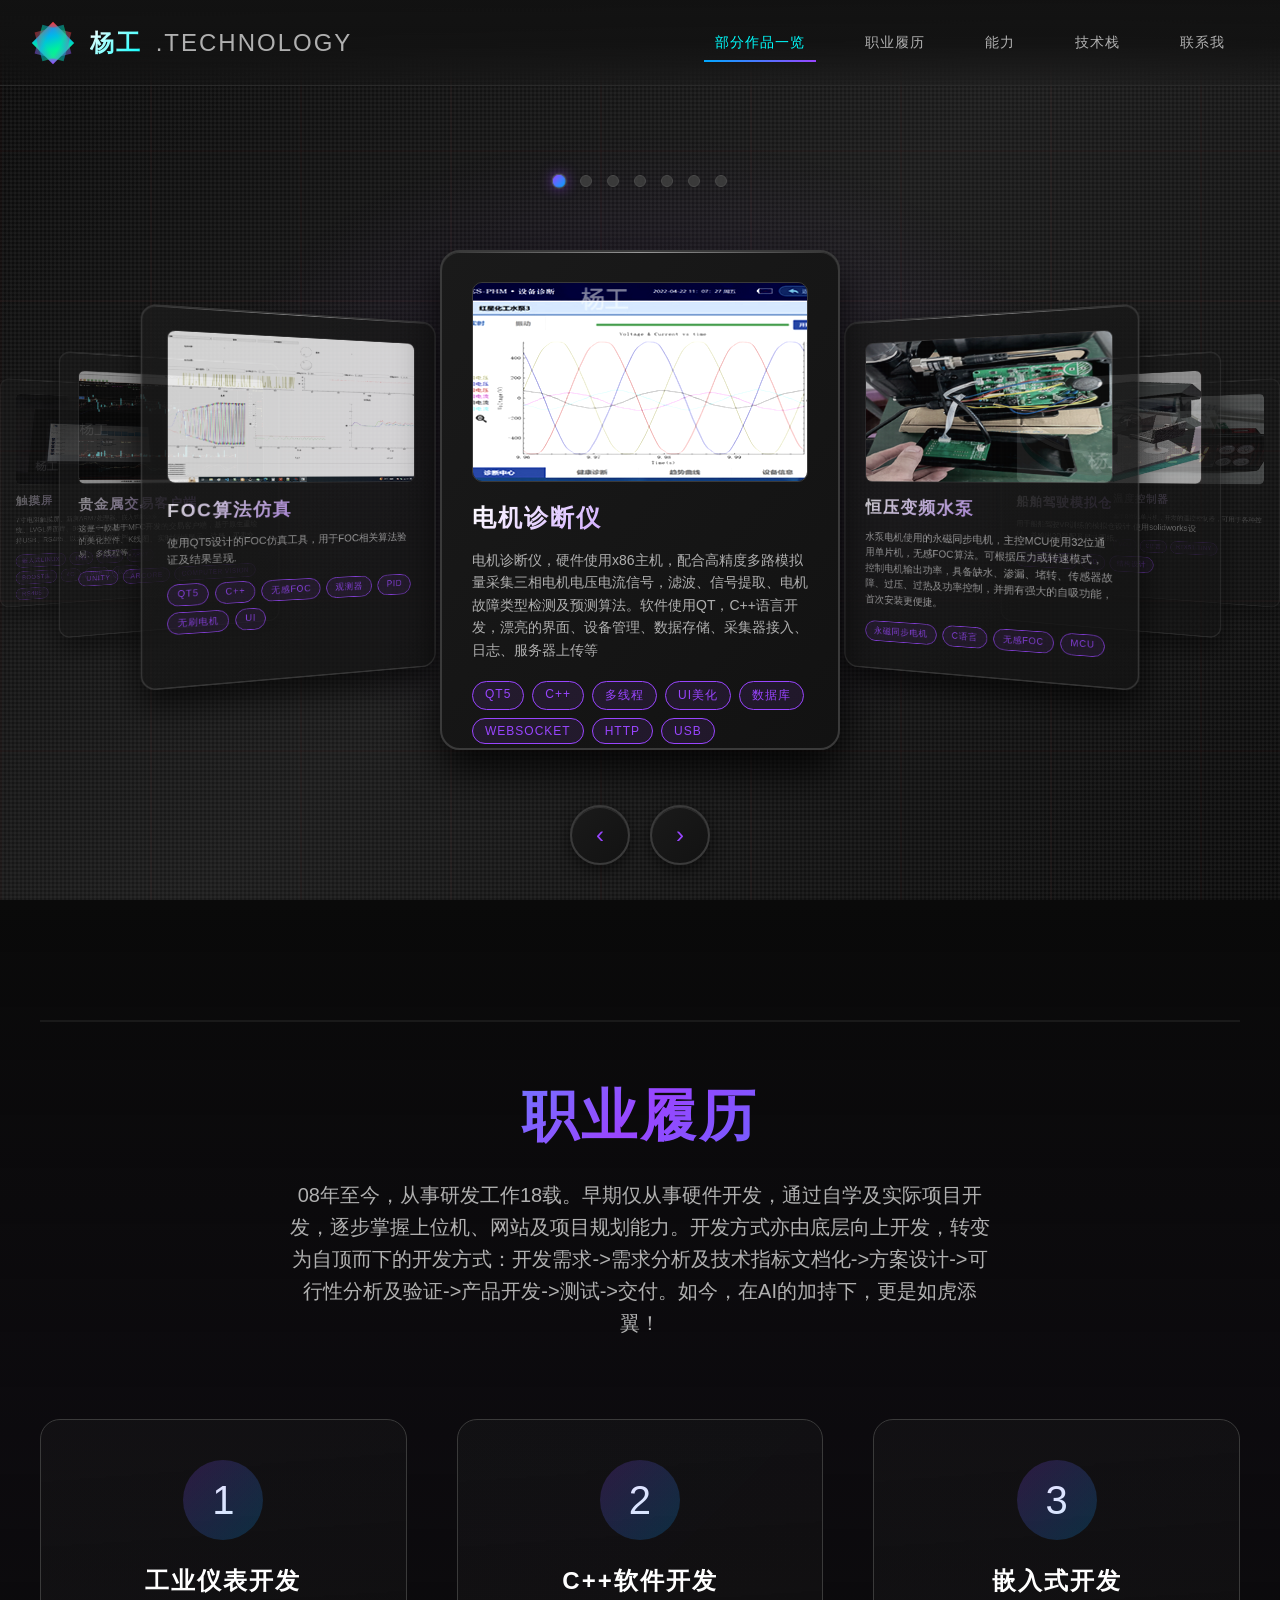
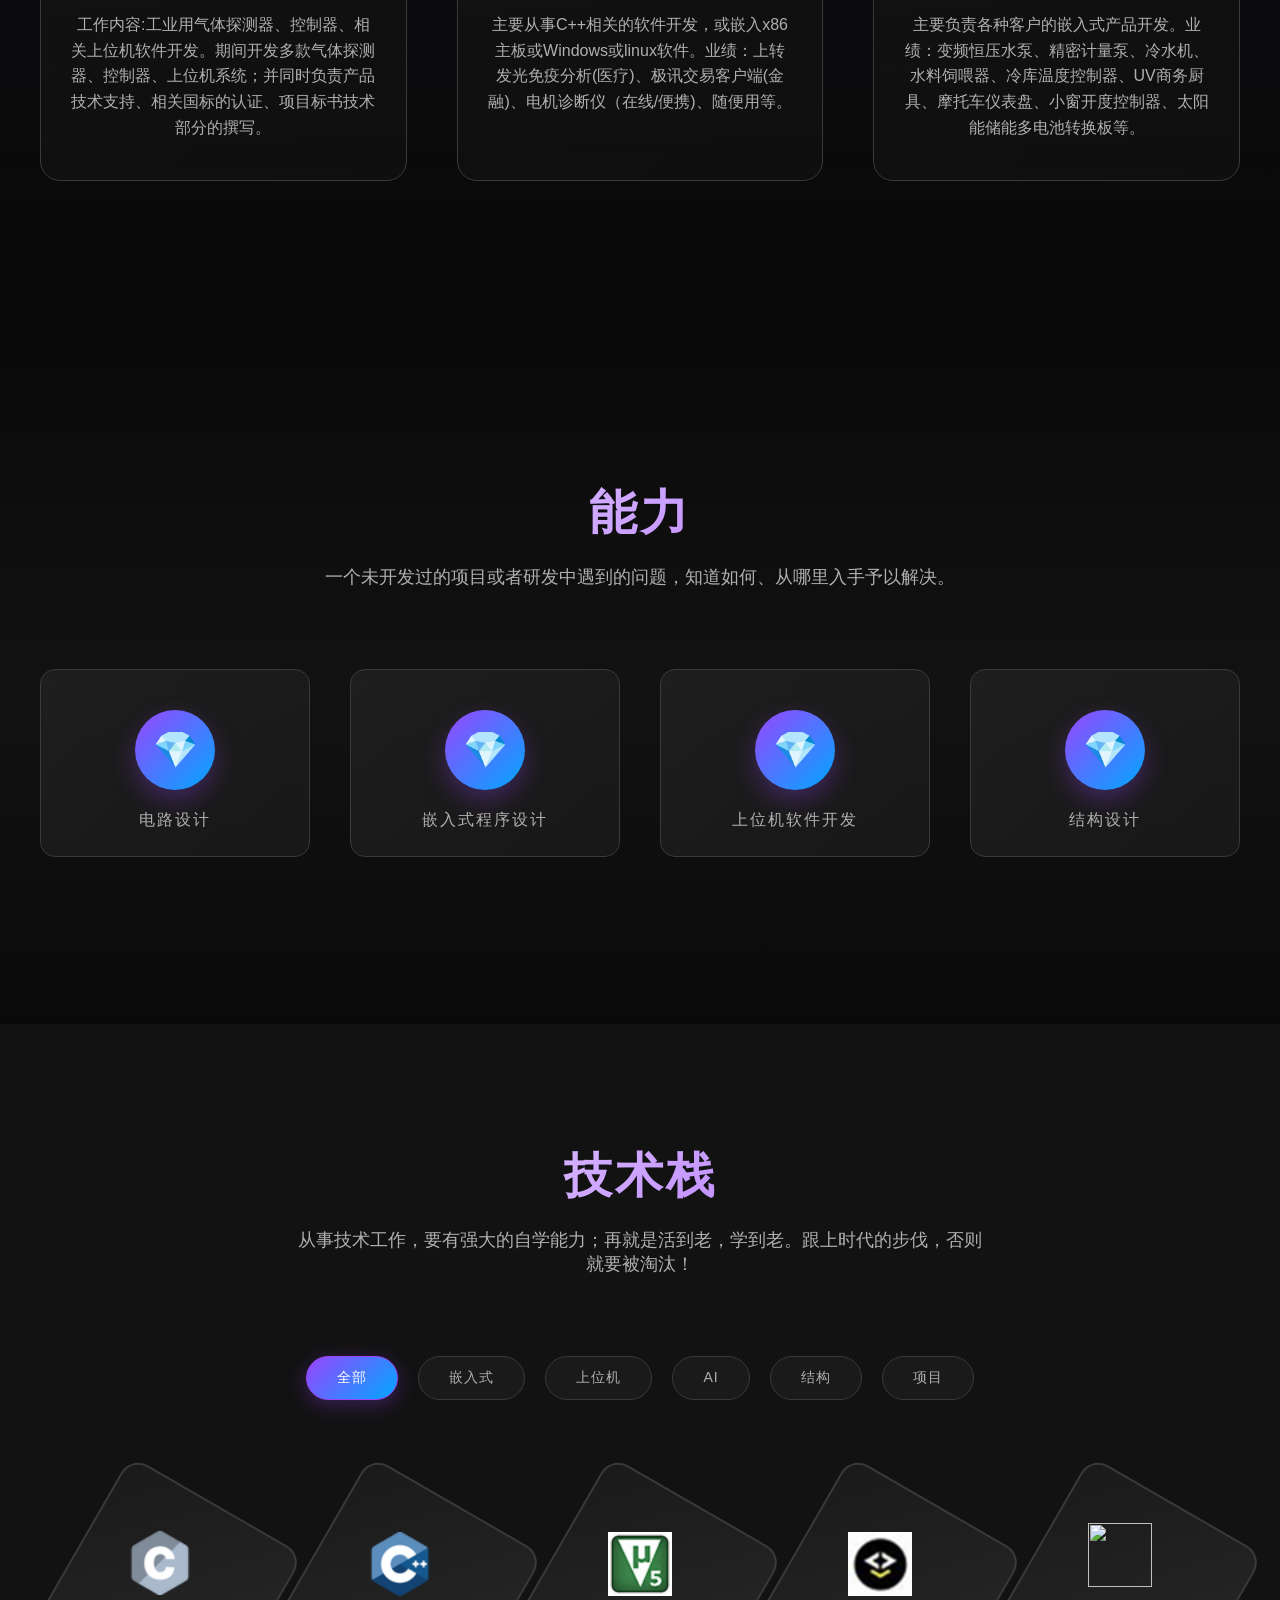
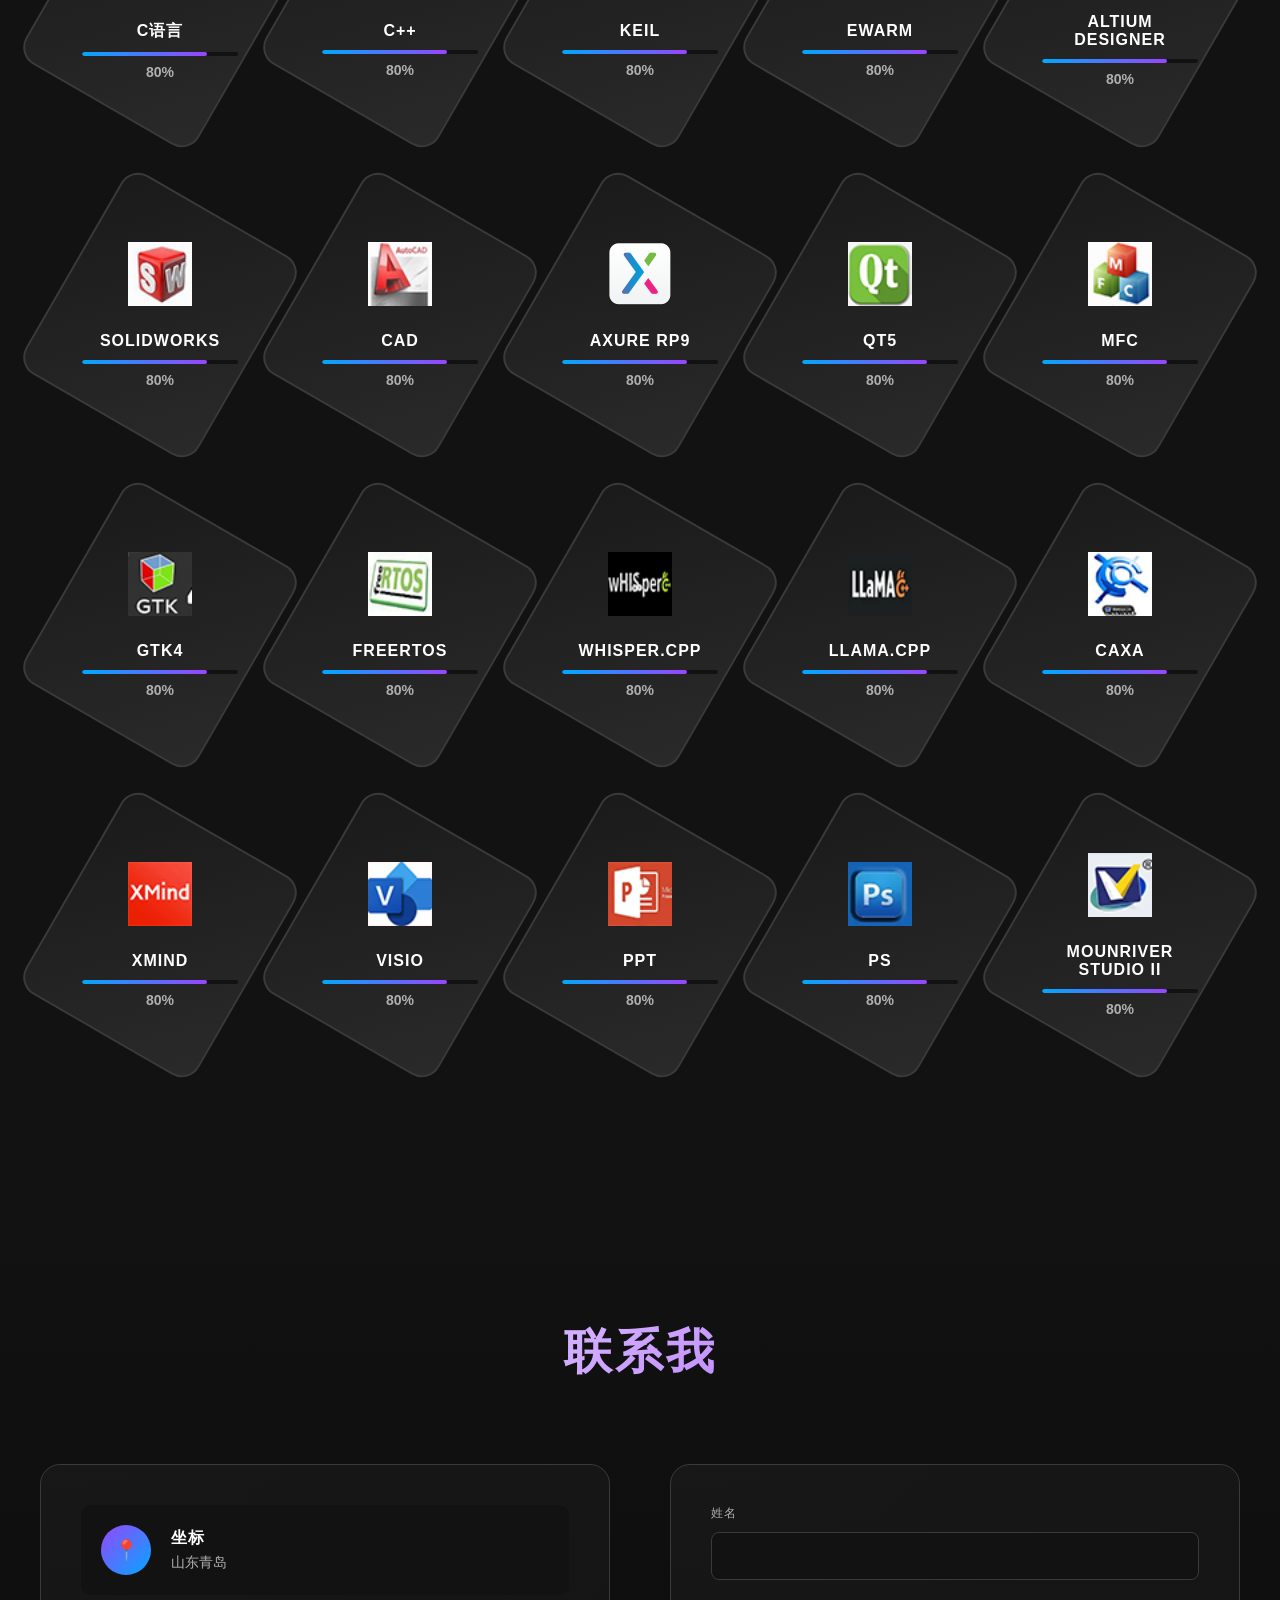
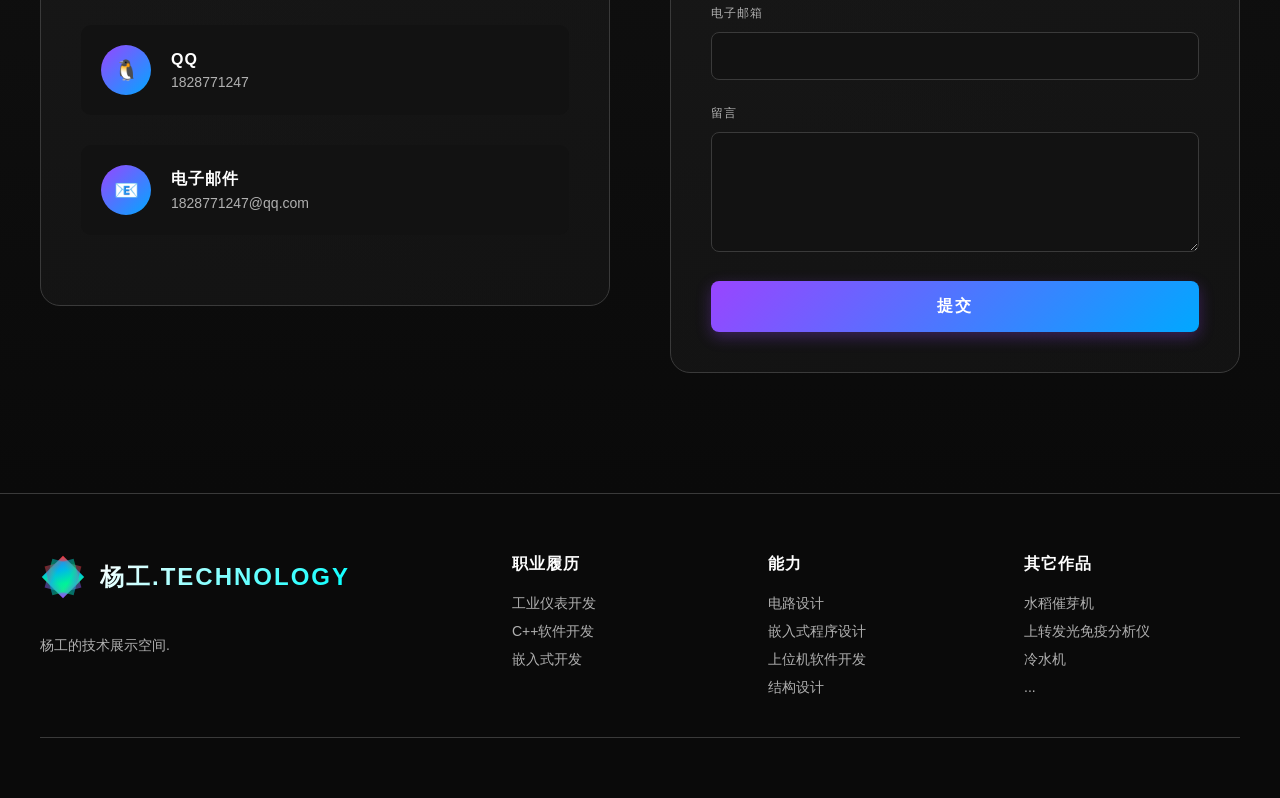
==== index.html @ f0857f51 "Initial commit" ====
<!DOCTYPE html>
<html lang="en">
<head>
    <meta charset="UTF-8">
    <meta name="viewport" content="width=device-width, initial-scale=1.0">
    <title>杨工.Technology空间</title>
    <link rel="stylesheet" href="templatemo-prism-flux.css">

</head>
<body>
    <!-- Loading Screen -->
    <div class="loader" id="loader">
        <div class="loader-content">
            <div class="loader-prism">
                <div class="prism-face"></div>
                <div class="prism-face"></div>
                <div class="prism-face"></div>
            </div>
            <div style="color: var(--accent-purple); font-size: 18px; text-transform: uppercase; letter-spacing: 3px;">Refracting Reality...</div>
        </div>
    </div>

    <!-- Navigation Header -->
    <header class="header" id="header">
        <nav class="nav-container">
            <a href="#home" class="logo">
                <div class="logo-icon">
                    <div class="logo-prism">
                        <div class="prism-shape"></div>
                    </div>
                </div>
                <span class="logo-text">
                    <span class="prism">杨工</span>
                    <span class="flux">.Technology</span>
                </span>
            </a>
            
            <ul class="nav-menu" id="navMenu">
                <li><a href="#home" class="nav-link active">部分作品一览</a></li>
                <li><a href="#about" class="nav-link">职业履历</a></li>
                <li><a href="#stats" class="nav-link">能力</a></li>
                <li><a href="#skills" class="nav-link">技术栈</a></li>
                <li><a href="#contact" class="nav-link">联系我</a></li>
            </ul>
            
            <div class="menu-toggle" id="menuToggle">
                <span></span>
                <span></span>
                <span></span>
            </div>
        </nav>
    </header>

    <!-- Hero Section with 3D Carousel -->
    <section class="hero" id="home">
        <div class="carousel-container">
            <div class="carousel" id="carousel">
                <!-- Carousel items will be generated by JavaScript -->
            </div>
            
            <div class="carousel-controls">
                <button class="carousel-btn" id="prevBtn">‹</button>
                <button class="carousel-btn" id="nextBtn">›</button>
            </div>
            
            <div class="carousel-indicators" id="indicators">
                <!-- Indicators will be generated by JavaScript -->
            </div>
        </div>
    </section>

    <!-- NEW: Prism Philosophy Section (About) -->
    <section class="philosophy-section" id="about">
        <div class="philosophy-container">
            <div class="prism-line"></div>
            
            <h2 class="philosophy-headline">
                职业履历<br>
            </h2>
            
            <p class="philosophy-subheading">
				08年至今，从事研发工作18载。早期仅从事硬件开发，通过自学及实际项目开发，逐步掌握上位机、网站及项目规划能力。开发方式亦由底层向上开发，转变为自顶而下的开发方式：开发需求->需求分析及技术指标文档化->方案设计->可行性分析及验证->产品开发->测试->交付。如今，在AI的加持下，更是如虎添翼！
            </p>
            
            <div class="philosophy-pillars">
                <div class="pillar">
                    <div class="pillar-icon">1</div>
                    <h3 class="pillar-title">工业仪表开发</h3>
                    <p class="pillar-description">
                        工作内容:工业用气体探测器、控制器、相关上位机软件开发。期间开发多款气体探测器、控制器、上位机系统；并同时负责产品技术支持、相关国标的认证、项目标书技术部分的撰写。
                    </p>
                </div>
                
                <div class="pillar">
                    <div class="pillar-icon">2</div>
                    <h3 class="pillar-title">C++软件开发</h3>
                    <p class="pillar-description">
                        主要从事C++相关的软件开发，或嵌入x86主板或Windows或linux软件。业绩：上转发光免疫分析(医疗)、极讯交易客户端(金融)、电机诊断仪（在线/便携)、随便用等。
                    </p>
                </div>
                
                <div class="pillar">
                    <div class="pillar-icon">3</div>
                    <h3 class="pillar-title">嵌入式开发</h3>
                    <p class="pillar-description">
                        主要负责各种客户的嵌入式产品开发。业绩：变频恒压水泵、精密计量泵、冷水机、水料饲喂器、冷库温度控制器、UV商务厨具、摩托车仪表盘、小窗开度控制器、太阳能储能多电池转换板等。
                    </p>
                </div>
				
            </div>
            
            <div class="philosophy-particles" id="particles">
                <!-- Particles will be generated by JavaScript -->
            </div>
        </div>
    </section>

    <!-- Stats Section with Content -->
    <section class="stats-section" id="stats">
        <div class="section-header">
            <h2 class="section-title">能力</h2>
            <p class="section-subtitle">一个未开发过的项目或者研发中遇到的问题，知道如何、从哪里入手予以解决。</p>
        </div>
        
        <div class="stats-grid">
            <div class="stat-card">
                <div class="stat-icon">💎</div>
                <div class="stat-label">电路设计</div>
            </div>
            
            <div class="stat-card">
                <div class="stat-icon">💎</div>
                <div class="stat-label">嵌入式程序设计</div>
            </div>
            
            <div class="stat-card">
                <div class="stat-icon">💎</div>
                <div class="stat-label">上位机软件开发</div>
            </div>
            
            <div class="stat-card">
                <div class="stat-icon">💎</div>
                <div class="stat-label">结构设计</div>
            </div>
        </div>
    </section>

    <!-- Enhanced Skills Section - Technical Arsenal -->
    <section class="skills-section" id="skills">
        <div class="skills-container">
            <div class="section-header">
                <h2 class="section-title">技术栈</h2>
                <p class="section-subtitle">从事技术工作，要有强大的自学能力；再就是活到老，学到老。跟上时代的步伐，否则就要被淘汰！</p>
            </div>
            
            <div class="skill-categories">
                <div class="category-tab active" data-category="all">全部</div>
                <div class="category-tab" data-category="Embedded">嵌入式</div>
                <div class="category-tab" data-category="PC">上位机</div>
                <div class="category-tab" data-category="AI">AI</div>
                <div class="category-tab" data-category="Structure">结构</div>
                <div class="category-tab" data-category="Project">项目</div>
            </div>

            <div class="skills-hexagon-grid" id="skillsGrid">
                <!-- Hexagonal skill items will be generated by JavaScript -->
            </div>
        </div>
    </section>

    <!-- Contact Section -->
    <section class="contact-section" id="contact">
        <div class="section-header">
            <h2 class="section-title">联系我</h2>
        </div>
        
        <div class="contact-container">
            <div class="contact-info">
                <a  target="_blank" class="info-item">
                    <div class="info-icon">📍</div>
                    <div class="info-text">
                        <h4>坐标</h4>
                        <p>山东青岛</p>
                    </div>
                </a>
                
                <a href= target="_blank" class="info-item">
                    <div class="info-icon">🐧</div>
                    <div class="info-text">
                        <h4>QQ</h4>
                        <p>1828771247</p>
                    </div>
                </a>
                <a  class="info-item">
                    <div class="info-icon">📧</div>
                    <div class="info-text">
                        <h4>电子邮件</h4>
                        <p>1828771247@qq.com</p>
                    </div>
                </a>
            </div>
            
            <form class="contact-form" id="contactForm">
                <div class="form-group">
                    <label for="name">姓名</label>
                    <input type="text" id="name" name="name" required>
                </div>
                
                <div class="form-group">
                    <label for="email">电子邮箱</label>
                    <input type="email" id="email" name="email" required>
                </div>
                
                
                <div class="form-group">
                    <label for="message">留言</label>
                    <textarea id="message" name="message" required></textarea>
                </div>
                
                <button type="submit" class="submit-btn">提交</button>
            </form>
        </div>
    </section>

    <!-- Footer -->
    <footer class="footer">
        <div class="footer-content">
            <div class="footer-brand">
                <div class="footer-logo">
                    <div class="logo-icon">
                        <div class="logo-prism">
                            <div class="prism-shape"></div>
                        </div>
                    </div>
                    <span class="logo-text">
                        <span class="prism">杨工.Technology</span>
                        <span class="flux"></span>
                    </span>
                </div>
                <p class="footer-description">
                    杨工的技术展示空间.
                </p>
                <div class="footer-social">

                </div>
            </div>
            
            <div class="footer-section">
                <h4>职业履历</h4>
                <div class="footer-links">
                    <a >工业仪表开发</a>
                    <a >C++软件开发</a>
                    <a >嵌入式开发</a>
                </div>
            </div>
            
            <div class="footer-section">
                <h4>能力</h4>
                <div class="footer-links">
                    <a >电路设计</a>
                    <a >嵌入式程序设计</a>
                    <a >上位机软件开发</a>
                    <a >结构设计</a>
                </div>
            </div>
            
            <div class="footer-section">
                <h4>其它作品</h4>
                <div class="footer-links">
                    <a >水稻催芽机</a>
                    <a >上转发光免疫分析仪</a>
                    <a >冷水机</a>
                    <a >...</a>
                </div>
            </div>
        </div>
        
        <div class="footer-bottom">
            <div class="copyright">
            </div>
            <div class="footer-credits">
                 <a href="" rel="nofollow" target="_blank"></a>
            </div>
        </div>
    </footer>
<script src="templatemo-prism-scripts.js"></script>
</body>
</html>
---- templatemo-prism-flux.css ----
@charset "utf-8";
/* CSS Document */

/*

TemplateMo 600 Prism Flux

https://templatemo.com/tm-600-prism-flux

*/

* {
	margin: 0;
	padding: 0;
	box-sizing: border-box;
}

:root {
	--primary-black: #0a0a0a;
	--carbon-dark: #121212;
	--carbon-medium: #1a1a1a;
	--carbon-light: #2a2a2a;
	--metal-dark: #3a3a3a;
	--metal-light: #4a4a4a;
	--accent-red: #ff3333;
	--accent-blue: #00a8ff;
	--accent-green: #00ff88;
	--accent-purple: #9945ff;
	--accent-cyan: #00ffff;
	--text-primary: #ffffff;
	--text-secondary: #b0b0b0;
	--text-dim: #808080;
}

html {
	scroll-behavior: smooth;
}

body {
	font-family: 'Orbitron', 'Rajdhani', sans-serif;
	background: var(--primary-black);
	color: var(--text-primary);
	overflow-x: hidden;
	position: relative;
}

/* Carbon Fiber Background Pattern */
body::before {
	content: '';
	position: fixed;
	top: 0;
	left: 0;
	width: 100%;
	height: 100%;
	background:
		repeating-linear-gradient(0deg,
			transparent,
			transparent 2px,
			rgba(255, 255, 255, 0.03) 2px,
			rgba(255, 255, 255, 0.03) 4px),
		repeating-linear-gradient(90deg,
			transparent,
			transparent 2px,
			rgba(255, 255, 255, 0.03) 2px,
			rgba(255, 255, 255, 0.03) 4px),
		linear-gradient(135deg,
			var(--primary-black) 0%,
			var(--carbon-dark) 25%,
			var(--carbon-medium) 50%,
			var(--carbon-dark) 75%,
			var(--primary-black) 100%);
	z-index: -2;
}

/* Animated Grid Overlay */
body::after {
	content: '';
	position: fixed;
	top: 0;
	left: 0;
	width: 100%;
	height: 100%;
	background-image:
		linear-gradient(rgba(255, 51, 51, 0.05) 2px, transparent 2px),
		linear-gradient(90deg, rgba(255, 51, 51, 0.05) 2px, transparent 2px);
	background-size: 150px 150px;
	animation: gridMove 20s linear infinite;
	z-index: -1;
	opacity: 0.5;
}

@keyframes gridMove {
	0% {
		transform: translate(0, 0);
	}

	100% {
		transform: translate(150px, 150px);
	}
}

/* Loading Screen */
.loader {
	position: fixed;
	top: 0;
	left: 0;
	width: 100%;
	height: 100vh;
	background: var(--primary-black);
	display: flex;
	justify-content: center;
	align-items: center;
	z-index: 10000;
	transition: opacity 0.5s, visibility 0.5s;
}

.loader.hidden {
	opacity: 0;
	visibility: hidden;
}

.loader-content {
	text-align: center;
}

.loader-prism {
	width: 100px;
	height: 100px;
	position: relative;
	margin: 0 auto 30px;
}

.prism-face {
	position: absolute;
	width: 100%;
	height: 100%;
	border: 2px solid transparent;
	transform-origin: center;
	animation: prismRotate 3s linear infinite;
}

.prism-face:nth-child(1) {
	border-image: linear-gradient(45deg, var(--accent-red), var(--accent-blue)) 1;
	animation-delay: 0s;
}

.prism-face:nth-child(2) {
	border-image: linear-gradient(45deg, var(--accent-blue), var(--accent-green)) 1;
	transform: rotate(60deg);
	animation-delay: 0.2s;
}

.prism-face:nth-child(3) {
	border-image: linear-gradient(45deg, var(--accent-green), var(--accent-purple)) 1;
	transform: rotate(120deg);
	animation-delay: 0.4s;
}

@keyframes prismRotate {
	0% {
		transform: rotate(0deg) scale(1);
	}

	50% {
		transform: rotate(180deg) scale(1.2);
	}

	100% {
		transform: rotate(360deg) scale(1);
	}
}

/* Navigation Header */
.header {
	position: fixed;
	top: 0;
	width: 100%;
	background: linear-gradient(180deg,
			rgba(18, 18, 18, 0.98) 0%,
			rgba(18, 18, 18, 0.9) 50%,
			rgba(18, 18, 18, 0) 100%);
	backdrop-filter: blur(20px);
	border-bottom: 1px solid rgba(255, 255, 255, 0.1);
	z-index: 1000;
	transition: all 0.3s ease;
}

.header.scrolled {
	background: rgba(18, 18, 18, 0.98);
	backdrop-filter: blur(30px);
	box-shadow: 0 10px 30px rgba(0, 0, 0, 0.8);
}

.nav-container {
	max-width: 1400px;
	margin: 0 auto;
	display: flex;
	justify-content: space-between;
	align-items: center;
	padding: 20px 30px;
}

.logo {
	display: flex;
	align-items: center;
	text-decoration: none;
	position: relative;
}

.logo-icon {
	width: 45px;
	height: 45px;
	margin-right: 15px;
	position: relative;
}

/* Prism-inspired logo */
.logo-prism {
	width: 100%;
	height: 100%;
	position: relative;
	display: flex;
	align-items: center;
	justify-content: center;
}

.prism-shape {
	width: 30px;
	height: 30px;
	position: relative;
	transform: rotate(45deg);
	background: linear-gradient(135deg,
			var(--accent-red) 0%,
			var(--accent-blue) 33%,
			var(--accent-green) 66%,
			var(--accent-purple) 100%);
	animation: prismShine 3s ease-in-out infinite;
}

@keyframes prismShine {

	0%,
	100% {
		filter: brightness(1) hue-rotate(0deg);
		transform: rotate(45deg) scale(1);
	}

	50% {
		filter: brightness(1.5) hue-rotate(10deg);
		transform: rotate(45deg) scale(1.1);
	}
}

.prism-shape::before,
.prism-shape::after {
	content: '';
	position: absolute;
	width: 100%;
	height: 100%;
	background: inherit;
	opacity: 0.5;
}

.prism-shape::before {
	transform: rotate(60deg);
}

.prism-shape::after {
	transform: rotate(-60deg);
}

.logo-text {
	font-size: 24px;
	font-weight: 900;
	letter-spacing: 2px;
	text-transform: uppercase;
}

.logo-text .prism {
	background: linear-gradient(135deg, var(--text-primary), var(--accent-cyan));
	-webkit-background-clip: text;
	-webkit-text-fill-color: transparent;
	background-clip: text;
}

.logo-text .flux {
	color: var(--text-secondary);
	font-weight: 300;
	margin-left: 5px;
}

.nav-menu {
	display: flex;
	list-style: none;
	gap: 10px;
	align-items: center;
}

.nav-menu a {
	color: var(--text-secondary);
	text-decoration: none;
	padding: 12px 25px;
	transition: all 0.3s ease;
	position: relative;
	text-transform: uppercase;
	font-weight: 500;
	letter-spacing: 1px;
	font-size: 14px;
}

.nav-menu a::before {
	content: '';
	position: absolute;
	bottom: 0;
	left: 50%;
	transform: translateX(-50%);
	width: 0;
	height: 2px;
	background: linear-gradient(90deg, var(--accent-blue), var(--accent-purple));
	transition: width 0.3s ease;
}

.nav-menu a:hover {
	color: var(--text-primary);
}

.nav-menu a:hover::before,
.nav-menu a.active::before {
	width: 80%;
}

.nav-menu a.active {
	color: var(--accent-cyan);
}

.menu-toggle {
	display: none;
	flex-direction: column;
	cursor: pointer;
	padding: 5px;
}

.menu-toggle span {
	width: 30px;
	height: 3px;
	background: linear-gradient(90deg, var(--accent-blue), var(--accent-purple));
	margin: 3px 0;
	transition: 0.3s;
	border-radius: 2px;
}

.menu-toggle.active span:nth-child(1) {
	transform: rotate(-45deg) translate(-5px, 6px);
}

.menu-toggle.active span:nth-child(2) {
	opacity: 0;
}

.menu-toggle.active span:nth-child(3) {
	transform: rotate(45deg) translate(-5px, -6px);
}

/* Hero Section with 3D Carousel */
.hero {
	min-height: 100vh;
	display: flex;
	align-items: center;
	justify-content: center;
	position: relative;
	padding: 120px 20px 80px;
	background: radial-gradient(ellipse at center,
			rgba(153, 69, 255, 0.1) 0%,
			transparent 50%);
}

.carousel-container {
	width: 100%;
	max-width: 1600px;
	height: 650px;
	perspective: 1200px;
	position: relative;
	padding-top: 60px;
}

.carousel {
	width: 100%;
	height: 100%;
	position: relative;
	transform-style: preserve-3d;
}

.carousel-item {
	position: absolute;
	width: 400px;
	height: 500px;
	left: 50%;
	top: 50%;
	transform-style: preserve-3d;
	transition: all 0.8s cubic-bezier(0.4, 0.0, 0.2, 1);
	cursor: pointer;
	transform-origin: center center;
}

.carousel-item .card {
	width: 100%;
	height: 100%;
	background: linear-gradient(135deg, var(--carbon-medium), var(--carbon-dark));
	border: 2px solid var(--metal-dark);
	border-radius: 20px;
	padding: 30px;
	position: relative;
	overflow: hidden;
	box-shadow:
		0 20px 40px rgba(0, 0, 0, 0.8),
		inset 0 1px 0 rgba(255, 255, 255, 0.1);
}

.carousel-item .card::before {
	content: '';
	position: absolute;
	top: 0;
	left: 0;
	right: 0;
	height: 1px;
	background: linear-gradient(90deg,
			transparent,
			rgba(255, 255, 255, 0.5),
			transparent);
	animation: scanline 3s linear infinite;
}

@keyframes scanline {
	0% {
		transform: translateY(0);
	}

	100% {
		transform: translateY(500px);
	}
}

.card-number {
	position: absolute;
	top: 20px;
	right: 30px;
	font-size: 72px;
	font-weight: 900;
	color: rgba(153, 69, 255, 0.1);
	font-family: 'Orbitron', monospace;
}

.card-image {
	width: 100%;
	height: 200px;
	background: var(--carbon-dark);
	border-radius: 10px;
	margin-bottom: 20px;
	overflow: hidden;
	position: relative;
	border: 1px solid var(--metal-dark);
}

.card-image img {
	width: 100%;
	height: 100%;
	object-fit: cover;
	filter: grayscale(50%) contrast(1.2);
	transition: all 0.5s ease;
}

.carousel-item:hover .card-image img {
	filter: grayscale(0%) contrast(1.3);
	transform: scale(1.1);
}

.card-title {
	font-size: 24px;
	font-weight: 700;
	margin-bottom: 15px;
	text-transform: uppercase;
	letter-spacing: 2px;
	background: linear-gradient(135deg, var(--text-primary), var(--accent-purple));
	-webkit-background-clip: text;
	-webkit-text-fill-color: transparent;
	background-clip: text;
}

.card-description {
	color: var(--text-secondary);
	line-height: 1.6;
	margin-bottom: 20px;
	font-size: 14px;
}

.card-tech {
	display: flex;
	flex-wrap: wrap;
	gap: 8px;
	margin-bottom: 20px;
}

.tech-badge {
	padding: 5px 12px;
	background: rgba(153, 69, 255, 0.1);
	border: 1px solid var(--accent-purple);
	border-radius: 20px;
	font-size: 12px;
	color: var(--accent-purple);
	text-transform: uppercase;
	letter-spacing: 1px;
}

.card-cta {
	padding: 12px 30px;
	background: linear-gradient(135deg, var(--accent-purple), var(--accent-blue));
	border: none;
	border-radius: 30px;
	color: var(--text-primary);
	font-weight: 700;
	text-transform: uppercase;
	letter-spacing: 2px;
	cursor: pointer;
	transition: all 0.3s ease;
	box-shadow: 0 5px 15px rgba(153, 69, 255, 0.3);
}

.card-cta:hover {
	transform: translateY(-2px);
	box-shadow: 0 8px 25px rgba(153, 69, 255, 0.5);
}

/* Carousel Controls */
.carousel-controls {
	position: absolute;
	bottom: -70px;
	left: 50%;
	transform: translateX(-50%);
	display: flex;
	gap: 20px;
	z-index: 100;
}

.carousel-btn {
	width: 60px;
	height: 60px;
	background: linear-gradient(135deg, var(--carbon-medium), var(--carbon-dark));
	border: 2px solid var(--metal-dark);
	border-radius: 50%;
	color: var(--accent-purple);
	font-size: 24px;
	cursor: pointer;
	transition: all 0.3s ease;
	display: flex;
	align-items: center;
	justify-content: center;
	box-shadow:
		0 5px 15px rgba(0, 0, 0, 0.5),
		inset 0 1px 0 rgba(255, 255, 255, 0.1);
}

.carousel-btn:hover {
	border-color: var(--accent-purple);
	box-shadow:
		0 8px 25px rgba(153, 69, 255, 0.3),
		inset 0 1px 0 rgba(255, 255, 255, 0.2);
	transform: scale(1.1);
}

.carousel-indicators {
	position: absolute;
	top: 30px;
	left: 50%;
	transform: translateX(-50%);
	display: flex;
	gap: 15px;
	z-index: 100;
}

.indicator {
	width: 12px;
	height: 12px;
	background: var(--metal-dark);
	border: 1px solid var(--metal-light);
	border-radius: 50%;
	cursor: pointer;
	transition: all 0.3s ease;
}

.indicator.active {
	background: linear-gradient(135deg, var(--accent-purple), var(--accent-blue));
	box-shadow: 0 0 10px rgba(153, 69, 255, 0.5);
	transform: scale(1.3);
}

/* NEW: Prism Philosophy Section */
.philosophy-section {
	padding: 120px 30px;
	background: linear-gradient(180deg,
			var(--primary-black) 0%,
			rgba(153, 69, 255, 0.02) 50%,
			var(--primary-black) 100%);
	position: relative;
	overflow: hidden;
}

.philosophy-container {
	max-width: 1200px;
	margin: 0 auto;
	text-align: center;
}

/* Animated Prism Line */
.prism-line {
	width: 100%;
	height: 2px;
	margin: 0 auto 60px;
	position: relative;
	overflow: hidden;
	background: var(--carbon-medium);
}

.prism-line::before {
	content: '';
	position: absolute;
	top: 0;
	left: -100%;
	width: 100%;
	height: 100%;
	background: linear-gradient(90deg,
			transparent,
			var(--accent-red) 20%,
			var(--accent-blue) 40%,
			var(--accent-green) 60%,
			var(--accent-purple) 80%,
			transparent);

	animation: prismSweep 4s ease-in-out infinite;
}

@keyframes prismSweep {
	0% {
		left: -100%;
	}

	100% {
		left: 100%;
	}
}

.philosophy-headline {
	font-size: 56px;
	font-weight: 900;
	text-transform: uppercase;
	letter-spacing: 3px;
	margin-bottom: 30px;
	line-height: 1.2;
	background: linear-gradient(135deg,
			var(--accent-cyan) 0%,
			var(--accent-purple) 25%,
			var(--accent-blue) 50%,
			var(--accent-green) 75%,
			var(--accent-cyan) 100%);
	-webkit-background-clip: text;
	-webkit-text-fill-color: transparent;
	background-clip: text;
	background-size: 200% 200%;
	animation: gradientFlow 5s ease infinite;
}

@keyframes gradientFlow {
	0% {
		background-position: 0% 50%;
	}

	50% {
		background-position: 100% 50%;
	}

	100% {
		background-position: 0% 50%;
	}
}

.philosophy-subheading {
	font-size: 20px;
	color: var(--text-secondary);
	max-width: 700px;
	margin: 0 auto 80px;
	line-height: 1.6;
	font-weight: 300;
}

.philosophy-pillars {
	display: grid;
	grid-template-columns: repeat(auto-fit, minmax(300px, 1fr));
	gap: 50px;
	margin-bottom: 60px;
}

.pillar {
	position: relative;
	padding: 40px 30px;
	background: linear-gradient(135deg,
			rgba(42, 42, 42, 0.2),
			rgba(26, 26, 26, 0.3));
	border: 1px solid var(--metal-dark);
	border-radius: 20px;
	transition: all 0.4s ease;
	overflow: hidden;
}

.pillar::before {
	content: '';
	position: absolute;
	top: 0;
	left: 0;
	width: 100%;
	height: 2px;
	background: linear-gradient(90deg,
			var(--accent-purple),
			var(--accent-blue),
			var(--accent-green));
	transform: scaleX(0);
	transition: transform 0.4s ease;
}

.pillar:hover::before {
	transform: scaleX(1);
}

.pillar:hover {
	transform: translateY(-10px);
	border-color: var(--accent-purple);
	box-shadow: 0 20px 40px rgba(153, 69, 255, 0.2);
	background: linear-gradient(135deg,
			rgba(153, 69, 255, 0.05),
			rgba(26, 26, 26, 0.3));
}

.pillar-icon {
	width: 80px;
	height: 80px;
	margin: 0 auto 25px;
	display: flex;
	align-items: center;
	justify-content: center;
	font-size: 40px;
	position: relative;
}

.pillar-icon::before {
	content: '';
	position: absolute;
	width: 100%;
	height: 100%;
	background: linear-gradient(135deg, var(--accent-purple), var(--accent-blue));
	border-radius: 50%;
	opacity: 0.2;
	animation: pulse 3s ease-in-out infinite;
}

@keyframes pulse {

	0%,
	100% {
		transform: scale(1);
		opacity: 0.2;
	}

	50% {
		transform: scale(1.2);
		opacity: 0.1;
	}
}

.pillar-title {
	font-size: 24px;
	font-weight: 700;
	text-transform: uppercase;
	letter-spacing: 2px;
	margin-bottom: 15px;
	color: var(--text-primary);
}

.pillar-description {
	font-size: 16px;
	color: var(--text-secondary);
	line-height: 1.6;
}
.pillar-description a {
	color: var(--accent-cyan);
	text-decoration: none;
	transition: all 0.3s ease;
	position: relative;
}

.pillar-description a::after {
	content: '';
	position: absolute;
	bottom: -2px;
	left: 0;
	width: 0;
	height: 1px;
	background: var(--accent-cyan);
	transition: width 0.3s ease;
}

.pillar-description a:hover {
	color: var(--accent-purple);
}

.pillar-description a:hover::after {
	width: 100%;
}

/* Particle Effect Background */
.philosophy-particles {
	position: absolute;
	width: 100%;
	height: 100%;
	top: 0;
	left: 0;
	overflow: hidden;
	pointer-events: none;
}

.particle {
	position: absolute;
	width: 4px;
	height: 4px;
	background: linear-gradient(135deg, var(--accent-cyan), var(--accent-purple));
	border-radius: 50%;
	opacity: 0;
	animation: float-particle 20s infinite linear;
}

@keyframes float-particle {
	0% {
		transform: translateY(0) rotate(0deg);
		opacity: 0;
	}

	5% {
		opacity: 1;
	}

	95% {
		opacity: 1;
	}

	100% {
		transform: translateY(-100vh) rotate(720deg);
		opacity: 0;
	}
}

/* Stats Section with Content */
.stats-section {
	padding: 120px 30px;
	background: linear-gradient(180deg,
			var(--primary-black) 0%,
			var(--carbon-dark) 50%,
			var(--primary-black) 100%);
	position: relative;
}

.stats-grid {
	max-width: 1200px;
	margin: 0 auto;
	display: grid;
	grid-template-columns: repeat(auto-fit, minmax(250px, 1fr));
	gap: 40px;
}

.stat-card {
	background: linear-gradient(135deg,
			rgba(42, 42, 42, 0.5),
			rgba(26, 26, 26, 0.8));
	border: 1px solid var(--metal-dark);
	border-radius: 15px;
	padding: 40px 30px;
	text-align: center;
	position: relative;
	overflow: hidden;
	transition: all 0.3s ease;
	height: 80%;
}

.stat-card::before {
	content: '';
	position: absolute;
	top: 0;
	left: -100%;
	width: 100%;
	height: 2px;
	background: linear-gradient(90deg,
			transparent,
			var(--accent-purple),
			transparent);
	animation: none;
}

.stat-card:hover::before {
	animation: slideRight 0.5s ease forwards;
}

@keyframes slideRight {
	0% {
		left: -100%;
	}

	100% {
		left: 100%;
	}
}

.stat-card:hover {
	transform: translateY(-5px);
	border-color: var(--accent-purple);
	box-shadow: 0 15px 35px rgba(153, 69, 255, 0.2);
}

.stat-icon {
	width: 80px;
	height: 80px;
	background: linear-gradient(135deg, var(--accent-purple), var(--accent-blue));
	border-radius: 50%;
	display: flex;
	align-items: center;
	justify-content: center;
	margin: 0 auto 20px;
	font-size: 36px;
	color: var(--text-primary);
	box-shadow: 0 10px 25px rgba(153, 69, 255, 0.3);
}

.stat-number {
	font-size: 48px;
	font-weight: 900;
	color: var(--text-primary);
	margin-bottom: 10px;
	font-family: 'Orbitron', monospace;
}

.stat-label {
	font-size: 18;
	color: var(--text-secondary);
	text-transform: uppercase;
	letter-spacing: 2px;
	margin-bottom: 32px;
}

.stat-description {
	font-size: 13px;
	color: var(--text-dim);
	line-height: 1.5;
	padding: 0 10px;
}

/* Enhanced Skills Section - Technical Arsenal */
.skills-section {
	padding: 120px 30px;
	background: var(--carbon-dark);
	position: relative;
	overflow: hidden;
}

.skills-container {
	max-width: 1200px;
	margin: 0 auto;
}

.section-header {
	text-align: center;
	margin-bottom: 80px;
}

.section-title {
	font-size: 48px;
	font-weight: 900;
	text-transform: uppercase;
	letter-spacing: 3px;
	margin-bottom: 20px;
	background: linear-gradient(135deg, var(--text-primary), var(--accent-purple));
	-webkit-background-clip: text;
	-webkit-text-fill-color: transparent;
	background-clip: text;
}

.section-subtitle {
	color: var(--text-secondary);
	font-size: 18px;
	max-width: 700px;
	margin: 0 auto;
}

/* Hexagonal Skills Grid */
.skills-hexagon-grid {
	display: flex;
	flex-wrap: wrap;
	justify-content: center;
	gap: 20px;
	margin-top: 60px;
}

.skill-hexagon {
	width: 200px;
	height: 230px;
	position: relative;
	margin: 30px 10px;
	cursor: pointer;
	transition: all 0.3s ease;
}

.skill-hexagon:hover {
	transform: translateY(-10px);
}

.hexagon-inner {
	width: 100%;
	height: 100%;
	position: relative;
	transform: rotate(30deg);
	overflow: hidden;
	border-radius: 20px;
	background: linear-gradient(135deg, var(--carbon-medium), var(--carbon-light));
	border: 2px solid var(--metal-dark);
}

.skill-hexagon:hover .hexagon-inner {
	border-color: var(--accent-purple);
	box-shadow: 0 0 30px rgba(153, 69, 255, 0.5);
}

.hexagon-content {
	position: absolute;
	width: 100%;
	height: 100%;
	top: 0;
	left: 0;
	transform: rotate(-30deg);
	display: flex;
	flex-direction: column;
	align-items: center;
	justify-content: center;
	padding: 20px;
}

.skill-icon-hex {
	font-size: 48px;
	margin-bottom: 15px;
	color: var(--accent-purple);
	animation: float 3s ease-in-out infinite;
}

@keyframes float {

	0%,
	100% {
		transform: translateY(0);
	}

	50% {
		transform: translateY(-10px);
	}
}

.skill-name-hex {
	font-size: 16px;
	font-weight: 700;
	text-transform: uppercase;
	letter-spacing: 1px;
	color: var(--text-primary);
	margin-bottom: 10px;
	text-align: center;
}

.skill-level {
	width: 100%;
	height: 4px;
	background: var(--carbon-dark);
	border-radius: 2px;
	overflow: hidden;
	position: relative;
}

.skill-level-fill {
	height: 100%;
	background: linear-gradient(90deg, var(--accent-blue), var(--accent-purple));
	border-radius: 2px;
	position: relative;
	animation: fillLevel 2s ease-out;
}

@keyframes fillLevel {
	0% {
		width: 0;
	}
}

.skill-percentage-hex {
	font-size: 14px;
	color: var(--text-secondary);
	margin-top: 8px;
	font-weight: 600;
}

/* Skill Categories Tabs */
.skill-categories {
	display: flex;
	justify-content: center;
	gap: 20px;
	margin-bottom: 40px;
	flex-wrap: wrap;
}

.category-tab {
	padding: 12px 30px;
	background: var(--carbon-medium);
	border: 1px solid var(--metal-dark);
	border-radius: 30px;
	color: var(--text-secondary);
	cursor: pointer;
	transition: all 0.3s ease;
	text-transform: uppercase;
	font-size: 14px;
	letter-spacing: 1px;
}

.category-tab:hover {
	background: rgba(153, 69, 255, 0.1);
	border-color: var(--accent-purple);
	color: var(--text-primary);
}

.category-tab.active {
	background: linear-gradient(135deg, var(--accent-purple), var(--accent-blue));
	border-color: var(--accent-purple);
	color: var(--text-primary);
	box-shadow: 0 5px 20px rgba(153, 69, 255, 0.3);
}

/* Contact Section */
.contact-section {
	padding: 120px 30px;
	background: linear-gradient(180deg,
			var(--carbon-dark) 0%,
			var(--primary-black) 100%);
	position: relative;
}

.contact-container {
	max-width: 1200px;
	margin: 0 auto;
	display: grid;
	grid-template-columns: 1fr 1fr;
	gap: 60px;
	align-items: start;
}

.contact-info {
	padding: 40px;
	background: linear-gradient(135deg,
			rgba(42, 42, 42, 0.3),
			rgba(26, 26, 26, 0.5));
	border: 1px solid var(--metal-dark);
	border-radius: 20px;
}

.info-item {
	display: flex;
	align-items: center;
	margin-bottom: 30px;
	padding: 20px;
	background: var(--carbon-dark);
	border-radius: 10px;
	transition: all 0.3s ease;
	text-decoration: none;
	cursor: pointer;
	position: relative;
	overflow: hidden;
}

.info-item::before {
	content: '';
	position: absolute;
	top: 0;
	left: -100%;
	width: 100%;
	height: 100%;
	background: linear-gradient(90deg,
			transparent,
			rgba(153, 69, 255, 0.1),
			transparent);
	transition: left 0.5s ease;
}

.info-item:hover::before {
	left: 100%;
}

.info-item:hover {
	transform: translateX(10px);
	background: rgba(153, 69, 255, 0.1);
	box-shadow: 0 5px 20px rgba(153, 69, 255, 0.2);
}

a.info-item {
	color: inherit;
	text-decoration: none;
}

.info-icon {
	width: 50px;
	height: 50px;
	background: linear-gradient(135deg, var(--accent-purple), var(--accent-blue));
	border-radius: 50%;
	display: flex;
	align-items: center;
	justify-content: center;
	margin-right: 20px;
	color: var(--text-primary);
	font-size: 20px;
	flex-shrink: 0;
	transition: all 0.3s ease;
}

.info-item:hover .info-icon {
	transform: scale(1.1) rotate(10deg);
	box-shadow: 0 8px 25px rgba(153, 69, 255, 0.4);
}

.info-text h4 {
	color: var(--text-primary);
	margin-bottom: 5px;
	font-size: 16px;
	text-transform: uppercase;
	letter-spacing: 1px;
	transition: all 0.3s ease;
}

.info-item:hover .info-text h4 {
	color: var(--accent-cyan);
}

.info-text p {
	color: var(--text-secondary);
	font-size: 14px;
	transition: all 0.3s ease;
}

.info-item:hover .info-text p {
	color: var(--text-primary);
}

/* Add external link indicator for clickable items */
.info-item[target="_blank"] .info-text p::after {
	content: ' ↗';
	font-size: 12px;
	opacity: 0;
	transition: opacity 0.3s ease;
}

.info-item[target="_blank"]:hover .info-text p::after {
	opacity: 1;
}

.contact-form {
	padding: 40px;
	background: linear-gradient(135deg,
			rgba(42, 42, 42, 0.3),
			rgba(26, 26, 26, 0.5));
	border: 1px solid var(--metal-dark);
	border-radius: 20px;
}

.form-group {
	margin-bottom: 25px;
}

.form-group label {
	display: block;
	color: var(--text-secondary);
	margin-bottom: 10px;
	text-transform: uppercase;
	font-size: 12px;
	letter-spacing: 1px;
}

.form-group input,
.form-group textarea {
	width: 100%;
	padding: 15px;
	background: var(--carbon-dark);
	border: 1px solid var(--metal-dark);
	border-radius: 8px;
	color: var(--text-primary);
	font-size: 14px;
	transition: all 0.3s ease;
}

.form-group input:focus,
.form-group textarea:focus {
	outline: none;
	border-color: var(--accent-purple);
	box-shadow: 0 0 10px rgba(153, 69, 255, 0.2);
}

.form-group textarea {
	resize: vertical;
	min-height: 120px;
}

.submit-btn {
	width: 100%;
	padding: 15px;
	background: linear-gradient(135deg, var(--accent-purple), var(--accent-blue));
	border: none;
	border-radius: 8px;
	color: var(--text-primary);
	font-size: 16px;
	font-weight: 700;
	text-transform: uppercase;
	letter-spacing: 2px;
	cursor: pointer;
	transition: all 0.3s ease;
	box-shadow: 0 5px 15px rgba(153, 69, 255, 0.3);
}

.submit-btn:hover {
	transform: translateY(-3px);
	box-shadow: 0 8px 25px rgba(153, 69, 255, 0.5);
}

/* Footer */
.footer {
	padding: 60px 30px 30px;
	background: var(--primary-black);
	border-top: 1px solid var(--metal-dark);
	position: relative;
}

.footer-content {
	max-width: 1200px;
	margin: 0 auto;
	display: grid;
	grid-template-columns: 2fr 1fr 1fr 1fr;
	gap: 40px;
	margin-bottom: 40px;
}

.footer-brand {
	display: flex;
	flex-direction: column;
	gap: 20px;
}

.footer-logo {
	display: flex;
	align-items: center;
	margin-bottom: 15px;
}

.footer-description {
	color: var(--text-secondary);
	line-height: 1.6;
	font-size: 14px;
}

.footer-social {
	display: flex;
	gap: 15px;
}

.social-icon {
	width: 40px;
	height: 40px;
	background: var(--carbon-medium);
	border: 1px solid var(--metal-dark);
	border-radius: 50%;
	display: flex;
	align-items: center;
	justify-content: center;
	color: var(--text-secondary);
	text-decoration: none;
	transition: all 0.3s ease;
}

.social-icon:hover {
	background: linear-gradient(135deg, var(--accent-purple), var(--accent-blue));
	border-color: var(--accent-purple);
	color: var(--text-primary);
	transform: translateY(-3px);
	box-shadow: 0 5px 15px rgba(153, 69, 255, 0.3);
}

.footer-section h4 {
	color: var(--text-primary);
	margin-bottom: 20px;
	text-transform: uppercase;
	letter-spacing: 1px;
	font-size: 16px;
}

.footer-links {
	display: flex;
	flex-direction: column;
	gap: 10px;
}

.footer-links a {
	color: var(--text-secondary);
	text-decoration: none;
	transition: all 0.3s ease;
	font-size: 14px;
}

.footer-links a:hover {
	color: var(--accent-purple);
	padding-left: 10px;
}

.footer-bottom {
	padding-top: 30px;
	border-top: 1px solid var(--metal-dark);
	display: flex;
	justify-content: space-between;
	align-items: center;
	max-width: 1200px;
	margin: 0 auto;
}

.copyright {
	color: var(--text-dim);
	font-size: 14px;
}

.footer-credits {
	color: var(--text-dim);
	font-size: 14px;
}

.footer-credits a {
	color: var(--accent-purple);
	text-decoration: none;
}

.footer-credits a:hover {
	text-decoration: underline;
}

/* Responsive Design */
@media (max-width: 1024px) {
	.carousel-item {
		width: 350px;
		height: 480px;
	}

	.carousel-controls {
		bottom: -60px;
	}

	.card-image {
		height: 170px;
	}

	.card-title {
		font-size: 22px;
	}

	.card-description {
		font-size: 13px;
	}

	.philosophy-pillars {
		grid-template-columns: 1fr;
	}

	.contact-container {
		grid-template-columns: 1fr;
	}

	.footer-content {
		grid-template-columns: repeat(2, 1fr);
	}
}

@media (max-width: 768px) {
	.menu-toggle {
		display: flex;
	}

	.nav-menu {
		position: fixed;
		left: -100%;
		top: 85px;
		flex-direction: column;
		background: rgba(18, 18, 18, 0.98);
		width: 100%;
		text-align: center;
		transition: 0.3s;
		padding: 40px 0;
		border-bottom: 1px solid var(--metal-dark);
		gap: 0;
	}

	.nav-menu li {
		margin: 15px 0;
	}

	.nav-menu a {
		display: block;
		padding: 15px 30px;
		font-size: 16px;
	}

	.nav-menu.active {
		left: 0;
	}

	.carousel-item {
		width: 300px;
		height: 460px;
	}

	.carousel-item .card {
		padding: 20px;
	}

	.card-image {
		height: 150px;
		margin-bottom: 15px;
	}

	.card-title {
		font-size: 20px;
		margin-bottom: 12px;
	}

	.card-description {
		font-size: 13px;
		margin-bottom: 15px;
	}

	.card-tech {
		margin-bottom: 15px;
		gap: 6px;
	}

	.tech-badge {
		padding: 4px 10px;
		font-size: 11px;
	}

	.card-number {
		font-size: 50px;
		top: 15px;
		right: 20px;
	}

	.card-cta {
		padding: 10px 25px;
		font-size: 14px;
	}

	.carousel-controls {
		bottom: -60px;
		gap: 15px;
	}

	.carousel-btn {
		width: 50px;
		height: 50px;
		font-size: 20px;
	}

	.carousel-indicators {
		top: 20px;
		gap: 12px;
	}

	.indicator {
		width: 10px;
		height: 10px;
	}

	.philosophy-headline {
		font-size: 36px;
	}

	.section-title {
		font-size: 32px;
	}

	.stats-grid {
		grid-template-columns: 1fr;
	}

	.skill-hexagon {
		width: 150px;
		height: 170px;
		margin: 20px 5px;
	}

	.skill-icon-hex {
		font-size: 36px;
	}

	.skill-name-hex {
		font-size: 14px;
	}

	.footer-content {
		grid-template-columns: 1fr;
		text-align: center;
	}

	.footer-bottom {
		flex-direction: column;
		gap: 20px;
		text-align: center;
	}
}
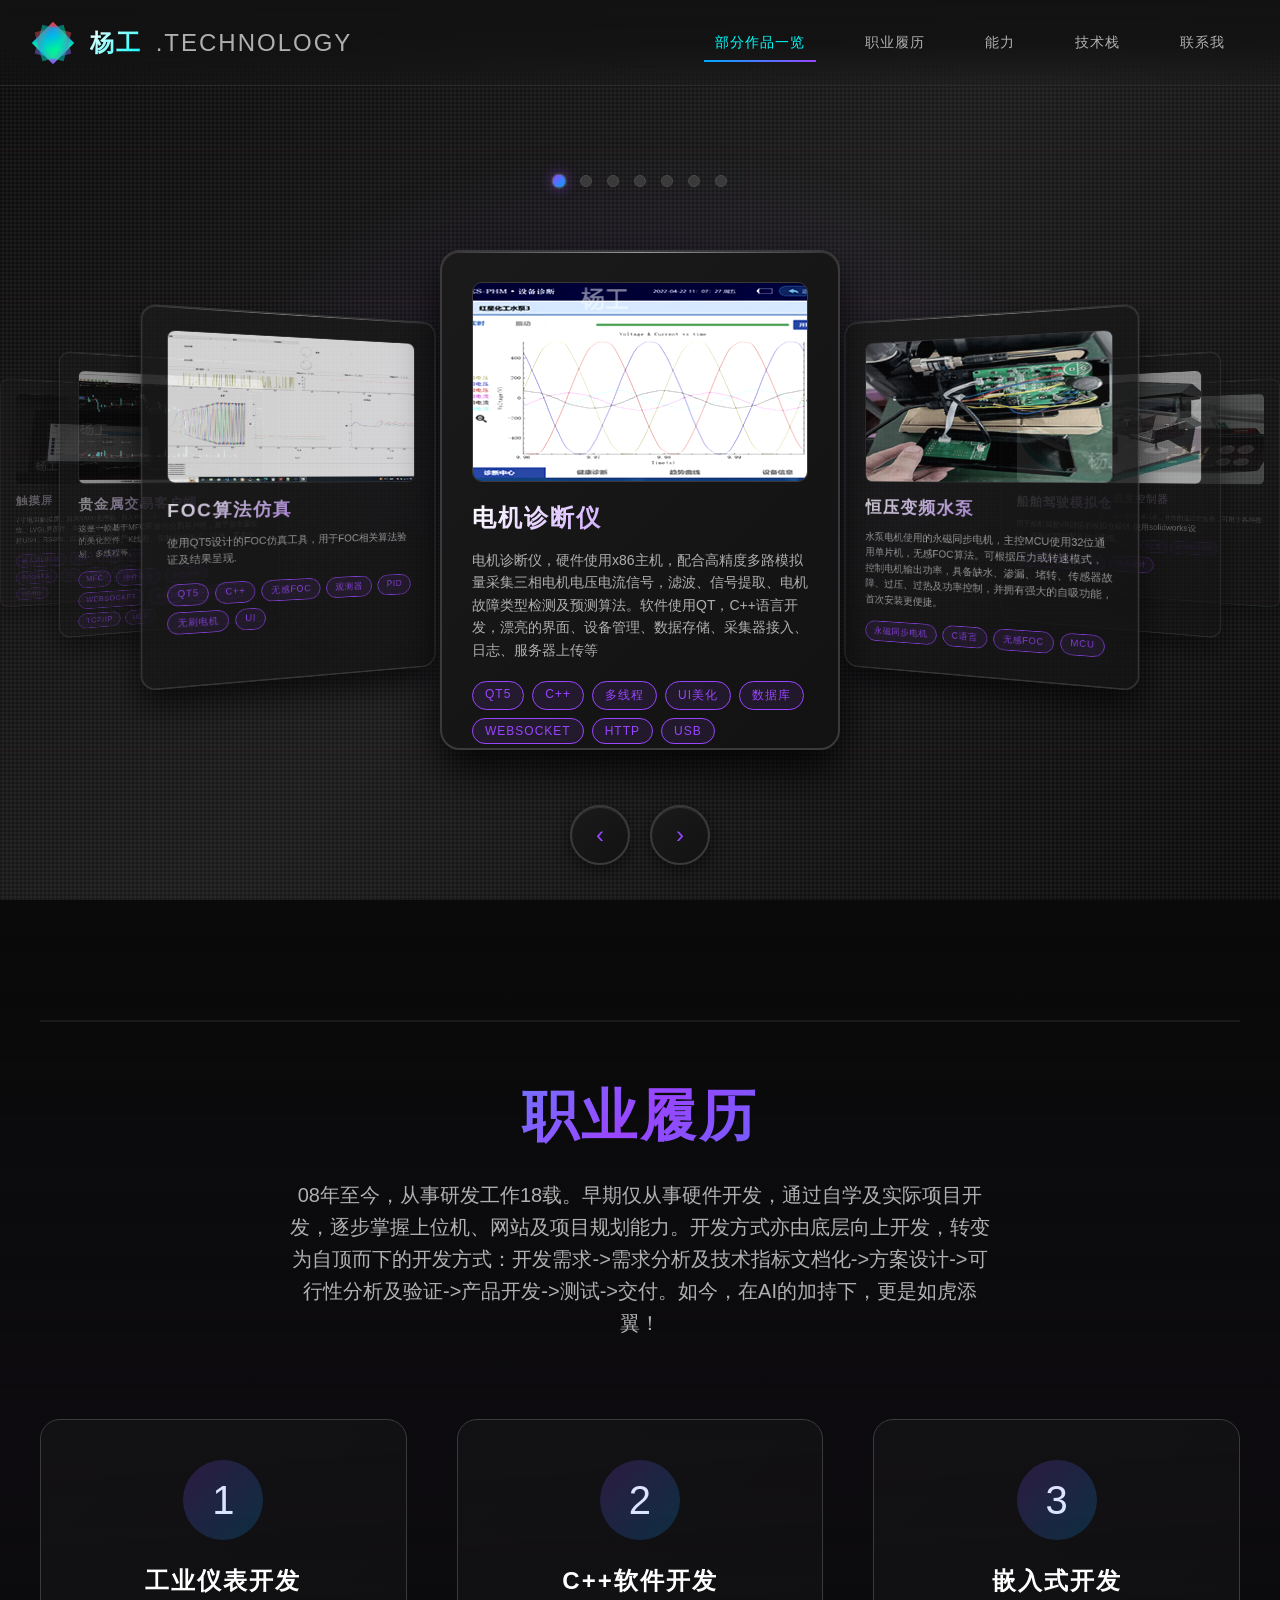
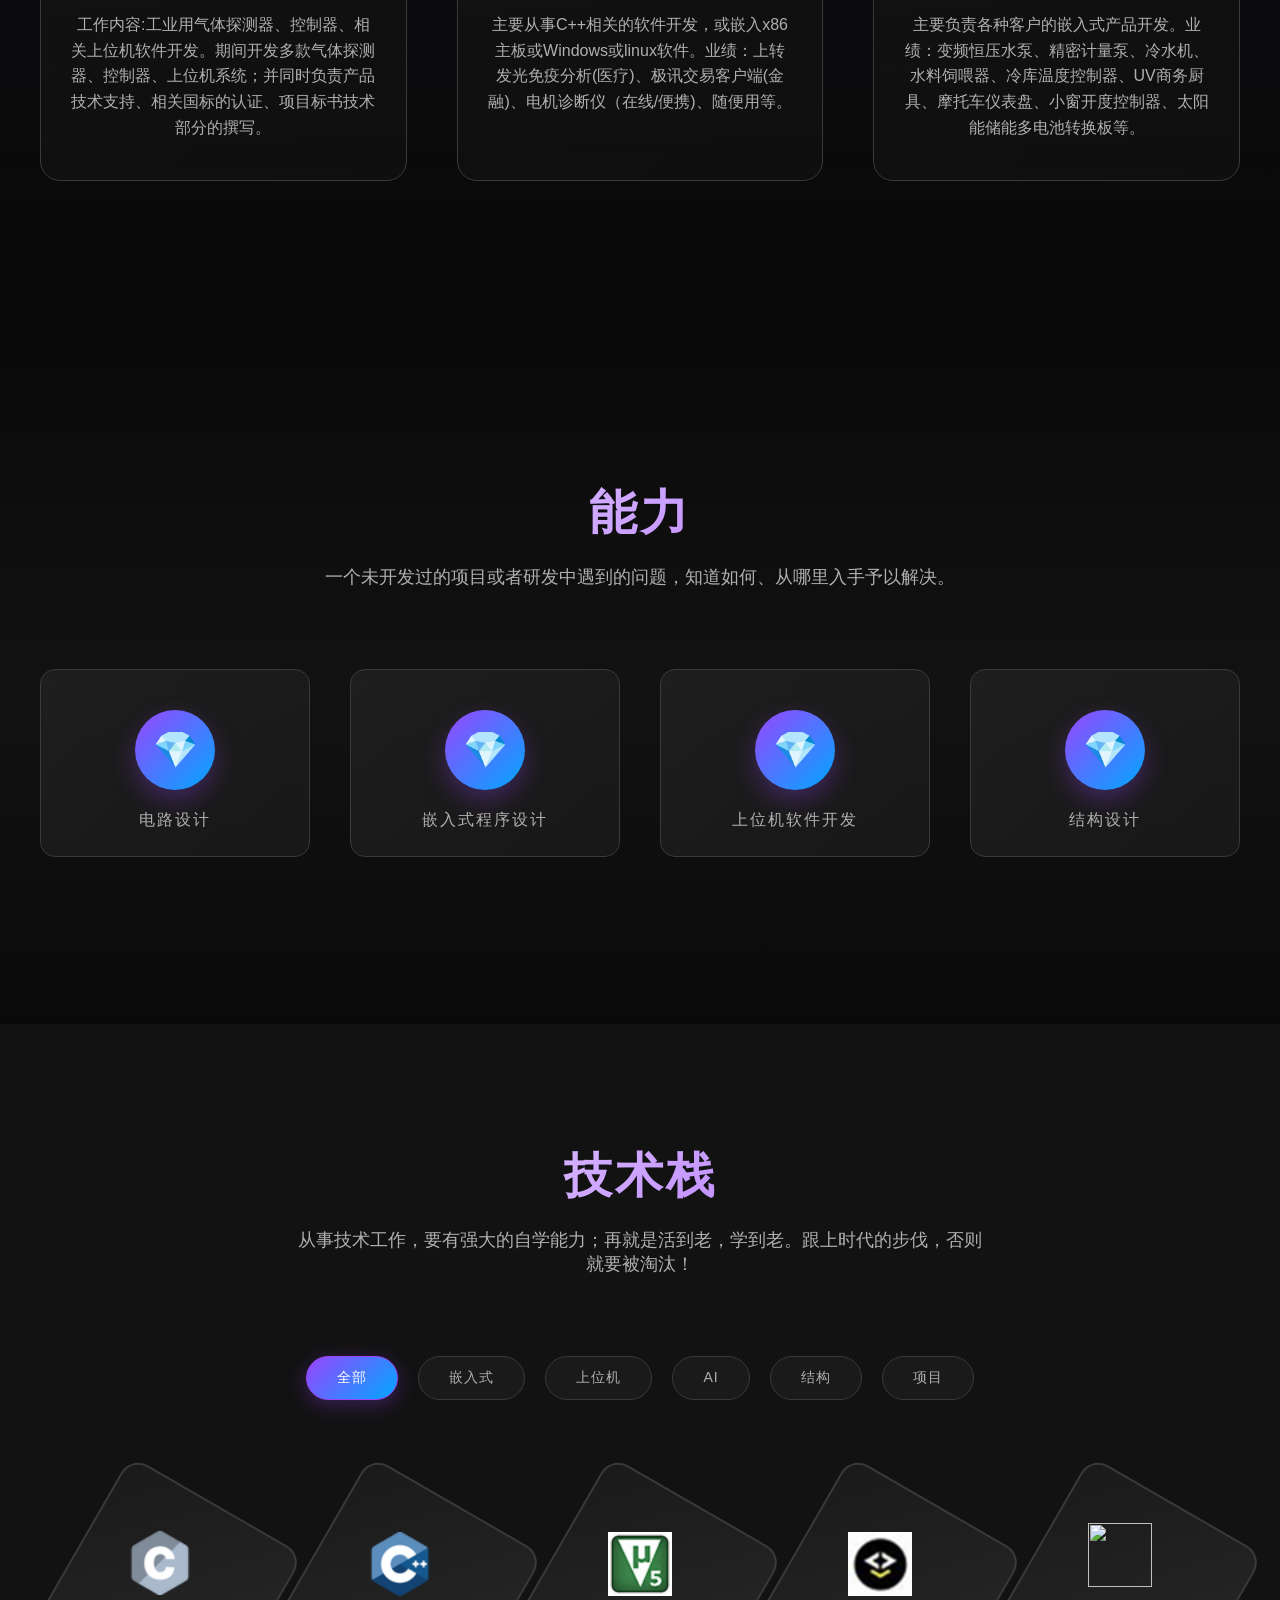
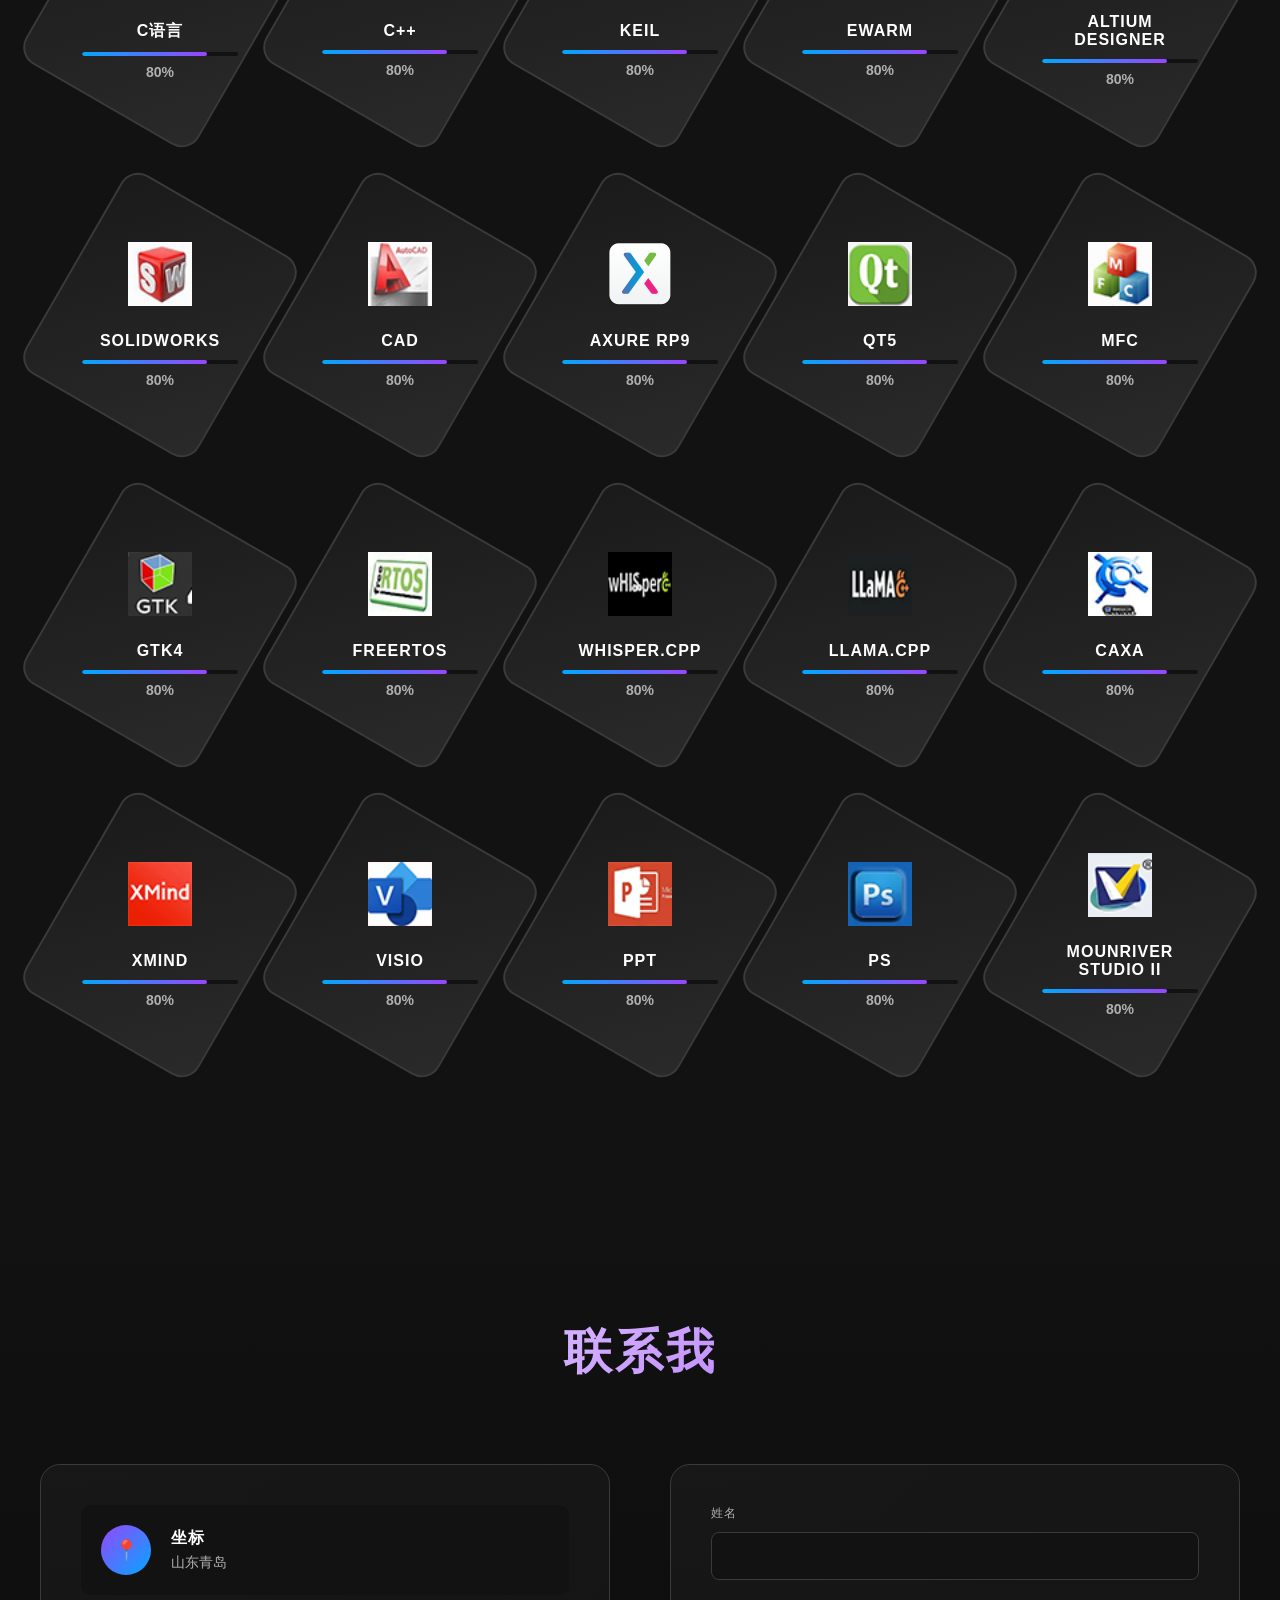
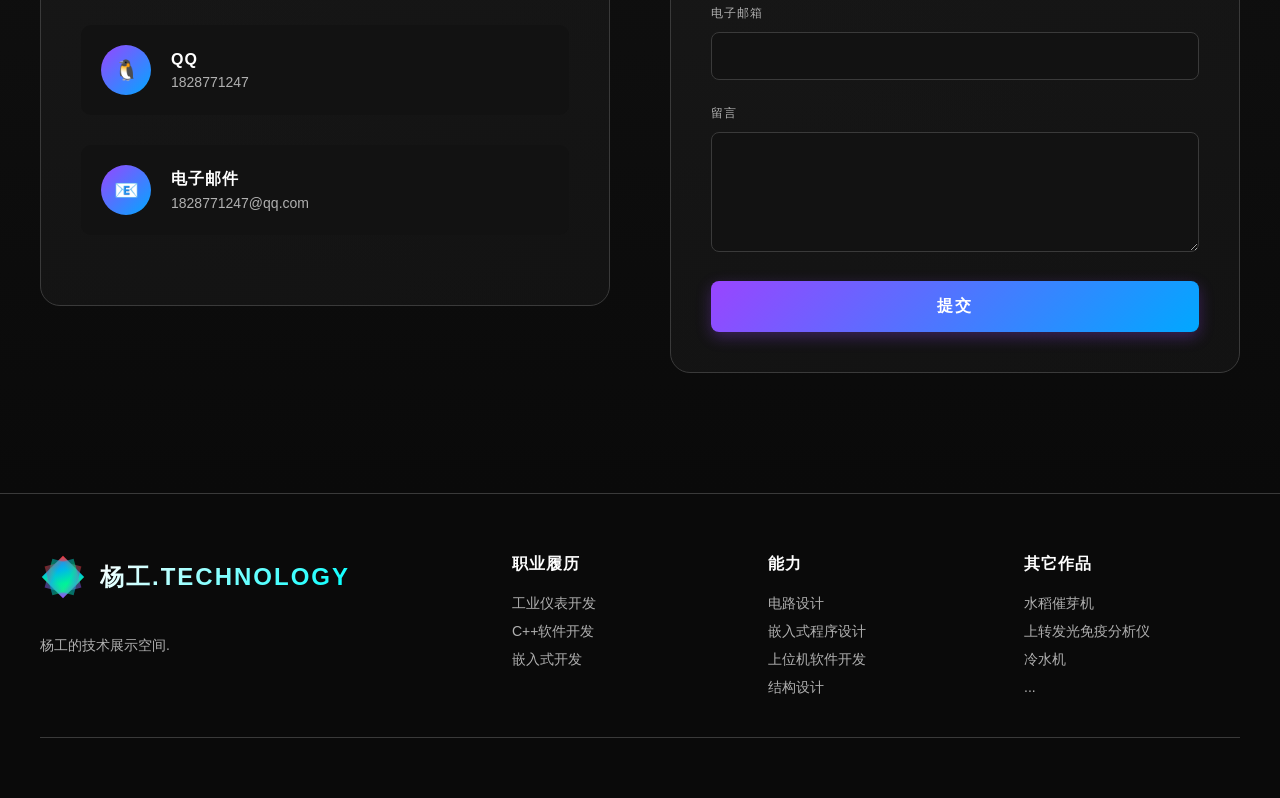
==== commit 414050b0: "Add files via upload" ====
--- a/index.html
+++ b/index.html
@@ -1,4 +1,4 @@
-<!DOCTYPE html>
+﻿<!DOCTYPE html>
 <html lang="en">
 <head>
     <meta charset="UTF-8">
@@ -217,7 +217,7 @@
                     <textarea id="message" name="message" required></textarea>
                 </div>
                 
-                <button type="submit" class="submit-btn">提交</button>
+                <button type="submit" class="submit-btn" >提交</button>
             </form>
         </div>
     </section>
--- a/templatemo-prism-flux.css
+++ b/templatemo-prism-flux.css
@@ -1,1624 +1,1624 @@
-@charset "utf-8";
-/* CSS Document */
-
-/*
-
-TemplateMo 600 Prism Flux
-
-https://templatemo.com/tm-600-prism-flux
-
-*/
-
-* {
-	margin: 0;
-	padding: 0;
-	box-sizing: border-box;
-}
-
-:root {
-	--primary-black: #0a0a0a;
-	--carbon-dark: #121212;
-	--carbon-medium: #1a1a1a;
-	--carbon-light: #2a2a2a;
-	--metal-dark: #3a3a3a;
-	--metal-light: #4a4a4a;
-	--accent-red: #ff3333;
-	--accent-blue: #00a8ff;
-	--accent-green: #00ff88;
-	--accent-purple: #9945ff;
-	--accent-cyan: #00ffff;
-	--text-primary: #ffffff;
-	--text-secondary: #b0b0b0;
-	--text-dim: #808080;
-}
-
-html {
-	scroll-behavior: smooth;
-}
-
-body {
-	font-family: 'Orbitron', 'Rajdhani', sans-serif;
-	background: var(--primary-black);
-	color: var(--text-primary);
-	overflow-x: hidden;
-	position: relative;
-}
-
-/* Carbon Fiber Background Pattern */
-body::before {
-	content: '';
-	position: fixed;
-	top: 0;
-	left: 0;
-	width: 100%;
-	height: 100%;
-	background:
-		repeating-linear-gradient(0deg,
-			transparent,
-			transparent 2px,
-			rgba(255, 255, 255, 0.03) 2px,
-			rgba(255, 255, 255, 0.03) 4px),
-		repeating-linear-gradient(90deg,
-			transparent,
-			transparent 2px,
-			rgba(255, 255, 255, 0.03) 2px,
-			rgba(255, 255, 255, 0.03) 4px),
-		linear-gradient(135deg,
-			var(--primary-black) 0%,
-			var(--carbon-dark) 25%,
-			var(--carbon-medium) 50%,
-			var(--carbon-dark) 75%,
-			var(--primary-black) 100%);
-	z-index: -2;
-}
-
-/* Animated Grid Overlay */
-body::after {
-	content: '';
-	position: fixed;
-	top: 0;
-	left: 0;
-	width: 100%;
-	height: 100%;
-	background-image:
-		linear-gradient(rgba(255, 51, 51, 0.05) 2px, transparent 2px),
-		linear-gradient(90deg, rgba(255, 51, 51, 0.05) 2px, transparent 2px);
-	background-size: 150px 150px;
-	animation: gridMove 20s linear infinite;
-	z-index: -1;
-	opacity: 0.5;
-}
-
-@keyframes gridMove {
-	0% {
-		transform: translate(0, 0);
-	}
-
-	100% {
-		transform: translate(150px, 150px);
-	}
-}
-
-/* Loading Screen */
-.loader {
-	position: fixed;
-	top: 0;
-	left: 0;
-	width: 100%;
-	height: 100vh;
-	background: var(--primary-black);
-	display: flex;
-	justify-content: center;
-	align-items: center;
-	z-index: 10000;
-	transition: opacity 0.5s, visibility 0.5s;
-}
-
-.loader.hidden {
-	opacity: 0;
-	visibility: hidden;
-}
-
-.loader-content {
-	text-align: center;
-}
-
-.loader-prism {
-	width: 100px;
-	height: 100px;
-	position: relative;
-	margin: 0 auto 30px;
-}
-
-.prism-face {
-	position: absolute;
-	width: 100%;
-	height: 100%;
-	border: 2px solid transparent;
-	transform-origin: center;
-	animation: prismRotate 3s linear infinite;
-}
-
-.prism-face:nth-child(1) {
-	border-image: linear-gradient(45deg, var(--accent-red), var(--accent-blue)) 1;
-	animation-delay: 0s;
-}
-
-.prism-face:nth-child(2) {
-	border-image: linear-gradient(45deg, var(--accent-blue), var(--accent-green)) 1;
-	transform: rotate(60deg);
-	animation-delay: 0.2s;
-}
-
-.prism-face:nth-child(3) {
-	border-image: linear-gradient(45deg, var(--accent-green), var(--accent-purple)) 1;
-	transform: rotate(120deg);
-	animation-delay: 0.4s;
-}
-
-@keyframes prismRotate {
-	0% {
-		transform: rotate(0deg) scale(1);
-	}
-
-	50% {
-		transform: rotate(180deg) scale(1.2);
-	}
-
-	100% {
-		transform: rotate(360deg) scale(1);
-	}
-}
-
-/* Navigation Header */
-.header {
-	position: fixed;
-	top: 0;
-	width: 100%;
-	background: linear-gradient(180deg,
-			rgba(18, 18, 18, 0.98) 0%,
-			rgba(18, 18, 18, 0.9) 50%,
-			rgba(18, 18, 18, 0) 100%);
-	backdrop-filter: blur(20px);
-	border-bottom: 1px solid rgba(255, 255, 255, 0.1);
-	z-index: 1000;
-	transition: all 0.3s ease;
-}
-
-.header.scrolled {
-	background: rgba(18, 18, 18, 0.98);
-	backdrop-filter: blur(30px);
-	box-shadow: 0 10px 30px rgba(0, 0, 0, 0.8);
-}
-
-.nav-container {
-	max-width: 1400px;
-	margin: 0 auto;
-	display: flex;
-	justify-content: space-between;
-	align-items: center;
-	padding: 20px 30px;
-}
-
-.logo {
-	display: flex;
-	align-items: center;
-	text-decoration: none;
-	position: relative;
-}
-
-.logo-icon {
-	width: 45px;
-	height: 45px;
-	margin-right: 15px;
-	position: relative;
-}
-
-/* Prism-inspired logo */
-.logo-prism {
-	width: 100%;
-	height: 100%;
-	position: relative;
-	display: flex;
-	align-items: center;
-	justify-content: center;
-}
-
-.prism-shape {
-	width: 30px;
-	height: 30px;
-	position: relative;
-	transform: rotate(45deg);
-	background: linear-gradient(135deg,
-			var(--accent-red) 0%,
-			var(--accent-blue) 33%,
-			var(--accent-green) 66%,
-			var(--accent-purple) 100%);
-	animation: prismShine 3s ease-in-out infinite;
-}
-
-@keyframes prismShine {
-
-	0%,
-	100% {
-		filter: brightness(1) hue-rotate(0deg);
-		transform: rotate(45deg) scale(1);
-	}
-
-	50% {
-		filter: brightness(1.5) hue-rotate(10deg);
-		transform: rotate(45deg) scale(1.1);
-	}
-}
-
-.prism-shape::before,
-.prism-shape::after {
-	content: '';
-	position: absolute;
-	width: 100%;
-	height: 100%;
-	background: inherit;
-	opacity: 0.5;
-}
-
-.prism-shape::before {
-	transform: rotate(60deg);
-}
-
-.prism-shape::after {
-	transform: rotate(-60deg);
-}
-
-.logo-text {
-	font-size: 24px;
-	font-weight: 900;
-	letter-spacing: 2px;
-	text-transform: uppercase;
-}
-
-.logo-text .prism {
-	background: linear-gradient(135deg, var(--text-primary), var(--accent-cyan));
-	-webkit-background-clip: text;
-	-webkit-text-fill-color: transparent;
-	background-clip: text;
-}
-
-.logo-text .flux {
-	color: var(--text-secondary);
-	font-weight: 300;
-	margin-left: 5px;
-}
-
-.nav-menu {
-	display: flex;
-	list-style: none;
-	gap: 10px;
-	align-items: center;
-}
-
-.nav-menu a {
-	color: var(--text-secondary);
-	text-decoration: none;
-	padding: 12px 25px;
-	transition: all 0.3s ease;
-	position: relative;
-	text-transform: uppercase;
-	font-weight: 500;
-	letter-spacing: 1px;
-	font-size: 14px;
-}
-
-.nav-menu a::before {
-	content: '';
-	position: absolute;
-	bottom: 0;
-	left: 50%;
-	transform: translateX(-50%);
-	width: 0;
-	height: 2px;
-	background: linear-gradient(90deg, var(--accent-blue), var(--accent-purple));
-	transition: width 0.3s ease;
-}
-
-.nav-menu a:hover {
-	color: var(--text-primary);
-}
-
-.nav-menu a:hover::before,
-.nav-menu a.active::before {
-	width: 80%;
-}
-
-.nav-menu a.active {
-	color: var(--accent-cyan);
-}
-
-.menu-toggle {
-	display: none;
-	flex-direction: column;
-	cursor: pointer;
-	padding: 5px;
-}
-
-.menu-toggle span {
-	width: 30px;
-	height: 3px;
-	background: linear-gradient(90deg, var(--accent-blue), var(--accent-purple));
-	margin: 3px 0;
-	transition: 0.3s;
-	border-radius: 2px;
-}
-
-.menu-toggle.active span:nth-child(1) {
-	transform: rotate(-45deg) translate(-5px, 6px);
-}
-
-.menu-toggle.active span:nth-child(2) {
-	opacity: 0;
-}
-
-.menu-toggle.active span:nth-child(3) {
-	transform: rotate(45deg) translate(-5px, -6px);
-}
-
-/* Hero Section with 3D Carousel */
-.hero {
-	min-height: 100vh;
-	display: flex;
-	align-items: center;
-	justify-content: center;
-	position: relative;
-	padding: 120px 20px 80px;
-	background: radial-gradient(ellipse at center,
-			rgba(153, 69, 255, 0.1) 0%,
-			transparent 50%);
-}
-
-.carousel-container {
-	width: 100%;
-	max-width: 1600px;
-	height: 650px;
-	perspective: 1200px;
-	position: relative;
-	padding-top: 60px;
-}
-
-.carousel {
-	width: 100%;
-	height: 100%;
-	position: relative;
-	transform-style: preserve-3d;
-}
-
-.carousel-item {
-	position: absolute;
-	width: 400px;
-	height: 500px;
-	left: 50%;
-	top: 50%;
-	transform-style: preserve-3d;
-	transition: all 0.8s cubic-bezier(0.4, 0.0, 0.2, 1);
-	cursor: pointer;
-	transform-origin: center center;
-}
-
-.carousel-item .card {
-	width: 100%;
-	height: 100%;
-	background: linear-gradient(135deg, var(--carbon-medium), var(--carbon-dark));
-	border: 2px solid var(--metal-dark);
-	border-radius: 20px;
-	padding: 30px;
-	position: relative;
-	overflow: hidden;
-	box-shadow:
-		0 20px 40px rgba(0, 0, 0, 0.8),
-		inset 0 1px 0 rgba(255, 255, 255, 0.1);
-}
-
-.carousel-item .card::before {
-	content: '';
-	position: absolute;
-	top: 0;
-	left: 0;
-	right: 0;
-	height: 1px;
-	background: linear-gradient(90deg,
-			transparent,
-			rgba(255, 255, 255, 0.5),
-			transparent);
-	animation: scanline 3s linear infinite;
-}
-
-@keyframes scanline {
-	0% {
-		transform: translateY(0);
-	}
-
-	100% {
-		transform: translateY(500px);
-	}
-}
-
-.card-number {
-	position: absolute;
-	top: 20px;
-	right: 30px;
-	font-size: 72px;
-	font-weight: 900;
-	color: rgba(153, 69, 255, 0.1);
-	font-family: 'Orbitron', monospace;
-}
-
-.card-image {
-	width: 100%;
-	height: 200px;
-	background: var(--carbon-dark);
-	border-radius: 10px;
-	margin-bottom: 20px;
-	overflow: hidden;
-	position: relative;
-	border: 1px solid var(--metal-dark);
-}
-
-.card-image img {
-	width: 100%;
-	height: 100%;
-	object-fit: cover;
-	filter: grayscale(50%) contrast(1.2);
-	transition: all 0.5s ease;
-}
-
-.carousel-item:hover .card-image img {
-	filter: grayscale(0%) contrast(1.3);
-	transform: scale(1.1);
-}
-
-.card-title {
-	font-size: 24px;
-	font-weight: 700;
-	margin-bottom: 15px;
-	text-transform: uppercase;
-	letter-spacing: 2px;
-	background: linear-gradient(135deg, var(--text-primary), var(--accent-purple));
-	-webkit-background-clip: text;
-	-webkit-text-fill-color: transparent;
-	background-clip: text;
-}
-
-.card-description {
-	color: var(--text-secondary);
-	line-height: 1.6;
-	margin-bottom: 20px;
-	font-size: 14px;
-}
-
-.card-tech {
-	display: flex;
-	flex-wrap: wrap;
-	gap: 8px;
-	margin-bottom: 20px;
-}
-
-.tech-badge {
-	padding: 5px 12px;
-	background: rgba(153, 69, 255, 0.1);
-	border: 1px solid var(--accent-purple);
-	border-radius: 20px;
-	font-size: 12px;
-	color: var(--accent-purple);
-	text-transform: uppercase;
-	letter-spacing: 1px;
-}
-
-.card-cta {
-	padding: 12px 30px;
-	background: linear-gradient(135deg, var(--accent-purple), var(--accent-blue));
-	border: none;
-	border-radius: 30px;
-	color: var(--text-primary);
-	font-weight: 700;
-	text-transform: uppercase;
-	letter-spacing: 2px;
-	cursor: pointer;
-	transition: all 0.3s ease;
-	box-shadow: 0 5px 15px rgba(153, 69, 255, 0.3);
-}
-
-.card-cta:hover {
-	transform: translateY(-2px);
-	box-shadow: 0 8px 25px rgba(153, 69, 255, 0.5);
-}
-
-/* Carousel Controls */
-.carousel-controls {
-	position: absolute;
-	bottom: -70px;
-	left: 50%;
-	transform: translateX(-50%);
-	display: flex;
-	gap: 20px;
-	z-index: 100;
-}
-
-.carousel-btn {
-	width: 60px;
-	height: 60px;
-	background: linear-gradient(135deg, var(--carbon-medium), var(--carbon-dark));
-	border: 2px solid var(--metal-dark);
-	border-radius: 50%;
-	color: var(--accent-purple);
-	font-size: 24px;
-	cursor: pointer;
-	transition: all 0.3s ease;
-	display: flex;
-	align-items: center;
-	justify-content: center;
-	box-shadow:
-		0 5px 15px rgba(0, 0, 0, 0.5),
-		inset 0 1px 0 rgba(255, 255, 255, 0.1);
-}
-
-.carousel-btn:hover {
-	border-color: var(--accent-purple);
-	box-shadow:
-		0 8px 25px rgba(153, 69, 255, 0.3),
-		inset 0 1px 0 rgba(255, 255, 255, 0.2);
-	transform: scale(1.1);
-}
-
-.carousel-indicators {
-	position: absolute;
-	top: 30px;
-	left: 50%;
-	transform: translateX(-50%);
-	display: flex;
-	gap: 15px;
-	z-index: 100;
-}
-
-.indicator {
-	width: 12px;
-	height: 12px;
-	background: var(--metal-dark);
-	border: 1px solid var(--metal-light);
-	border-radius: 50%;
-	cursor: pointer;
-	transition: all 0.3s ease;
-}
-
-.indicator.active {
-	background: linear-gradient(135deg, var(--accent-purple), var(--accent-blue));
-	box-shadow: 0 0 10px rgba(153, 69, 255, 0.5);
-	transform: scale(1.3);
-}
-
-/* NEW: Prism Philosophy Section */
-.philosophy-section {
-	padding: 120px 30px;
-	background: linear-gradient(180deg,
-			var(--primary-black) 0%,
-			rgba(153, 69, 255, 0.02) 50%,
-			var(--primary-black) 100%);
-	position: relative;
-	overflow: hidden;
-}
-
-.philosophy-container {
-	max-width: 1200px;
-	margin: 0 auto;
-	text-align: center;
-}
-
-/* Animated Prism Line */
-.prism-line {
-	width: 100%;
-	height: 2px;
-	margin: 0 auto 60px;
-	position: relative;
-	overflow: hidden;
-	background: var(--carbon-medium);
-}
-
-.prism-line::before {
-	content: '';
-	position: absolute;
-	top: 0;
-	left: -100%;
-	width: 100%;
-	height: 100%;
-	background: linear-gradient(90deg,
-			transparent,
-			var(--accent-red) 20%,
-			var(--accent-blue) 40%,
-			var(--accent-green) 60%,
-			var(--accent-purple) 80%,
-			transparent);
-
-	animation: prismSweep 4s ease-in-out infinite;
-}
-
-@keyframes prismSweep {
-	0% {
-		left: -100%;
-	}
-
-	100% {
-		left: 100%;
-	}
-}
-
-.philosophy-headline {
-	font-size: 56px;
-	font-weight: 900;
-	text-transform: uppercase;
-	letter-spacing: 3px;
-	margin-bottom: 30px;
-	line-height: 1.2;
-	background: linear-gradient(135deg,
-			var(--accent-cyan) 0%,
-			var(--accent-purple) 25%,
-			var(--accent-blue) 50%,
-			var(--accent-green) 75%,
-			var(--accent-cyan) 100%);
-	-webkit-background-clip: text;
-	-webkit-text-fill-color: transparent;
-	background-clip: text;
-	background-size: 200% 200%;
-	animation: gradientFlow 5s ease infinite;
-}
-
-@keyframes gradientFlow {
-	0% {
-		background-position: 0% 50%;
-	}
-
-	50% {
-		background-position: 100% 50%;
-	}
-
-	100% {
-		background-position: 0% 50%;
-	}
-}
-
-.philosophy-subheading {
-	font-size: 20px;
-	color: var(--text-secondary);
-	max-width: 700px;
-	margin: 0 auto 80px;
-	line-height: 1.6;
-	font-weight: 300;
-}
-
-.philosophy-pillars {
-	display: grid;
-	grid-template-columns: repeat(auto-fit, minmax(300px, 1fr));
-	gap: 50px;
-	margin-bottom: 60px;
-}
-
-.pillar {
-	position: relative;
-	padding: 40px 30px;
-	background: linear-gradient(135deg,
-			rgba(42, 42, 42, 0.2),
-			rgba(26, 26, 26, 0.3));
-	border: 1px solid var(--metal-dark);
-	border-radius: 20px;
-	transition: all 0.4s ease;
-	overflow: hidden;
-}
-
-.pillar::before {
-	content: '';
-	position: absolute;
-	top: 0;
-	left: 0;
-	width: 100%;
-	height: 2px;
-	background: linear-gradient(90deg,
-			var(--accent-purple),
-			var(--accent-blue),
-			var(--accent-green));
-	transform: scaleX(0);
-	transition: transform 0.4s ease;
-}
-
-.pillar:hover::before {
-	transform: scaleX(1);
-}
-
-.pillar:hover {
-	transform: translateY(-10px);
-	border-color: var(--accent-purple);
-	box-shadow: 0 20px 40px rgba(153, 69, 255, 0.2);
-	background: linear-gradient(135deg,
-			rgba(153, 69, 255, 0.05),
-			rgba(26, 26, 26, 0.3));
-}
-
-.pillar-icon {
-	width: 80px;
-	height: 80px;
-	margin: 0 auto 25px;
-	display: flex;
-	align-items: center;
-	justify-content: center;
-	font-size: 40px;
-	position: relative;
-}
-
-.pillar-icon::before {
-	content: '';
-	position: absolute;
-	width: 100%;
-	height: 100%;
-	background: linear-gradient(135deg, var(--accent-purple), var(--accent-blue));
-	border-radius: 50%;
-	opacity: 0.2;
-	animation: pulse 3s ease-in-out infinite;
-}
-
-@keyframes pulse {
-
-	0%,
-	100% {
-		transform: scale(1);
-		opacity: 0.2;
-	}
-
-	50% {
-		transform: scale(1.2);
-		opacity: 0.1;
-	}
-}
-
-.pillar-title {
-	font-size: 24px;
-	font-weight: 700;
-	text-transform: uppercase;
-	letter-spacing: 2px;
-	margin-bottom: 15px;
-	color: var(--text-primary);
-}
-
-.pillar-description {
-	font-size: 16px;
-	color: var(--text-secondary);
-	line-height: 1.6;
-}
-.pillar-description a {
-	color: var(--accent-cyan);
-	text-decoration: none;
-	transition: all 0.3s ease;
-	position: relative;
-}
-
-.pillar-description a::after {
-	content: '';
-	position: absolute;
-	bottom: -2px;
-	left: 0;
-	width: 0;
-	height: 1px;
-	background: var(--accent-cyan);
-	transition: width 0.3s ease;
-}
-
-.pillar-description a:hover {
-	color: var(--accent-purple);
-}
-
-.pillar-description a:hover::after {
-	width: 100%;
-}
-
-/* Particle Effect Background */
-.philosophy-particles {
-	position: absolute;
-	width: 100%;
-	height: 100%;
-	top: 0;
-	left: 0;
-	overflow: hidden;
-	pointer-events: none;
-}
-
-.particle {
-	position: absolute;
-	width: 4px;
-	height: 4px;
-	background: linear-gradient(135deg, var(--accent-cyan), var(--accent-purple));
-	border-radius: 50%;
-	opacity: 0;
-	animation: float-particle 20s infinite linear;
-}
-
-@keyframes float-particle {
-	0% {
-		transform: translateY(0) rotate(0deg);
-		opacity: 0;
-	}
-
-	5% {
-		opacity: 1;
-	}
-
-	95% {
-		opacity: 1;
-	}
-
-	100% {
-		transform: translateY(-100vh) rotate(720deg);
-		opacity: 0;
-	}
-}
-
-/* Stats Section with Content */
-.stats-section {
-	padding: 120px 30px;
-	background: linear-gradient(180deg,
-			var(--primary-black) 0%,
-			var(--carbon-dark) 50%,
-			var(--primary-black) 100%);
-	position: relative;
-}
-
-.stats-grid {
-	max-width: 1200px;
-	margin: 0 auto;
-	display: grid;
-	grid-template-columns: repeat(auto-fit, minmax(250px, 1fr));
-	gap: 40px;
-}
-
-.stat-card {
-	background: linear-gradient(135deg,
-			rgba(42, 42, 42, 0.5),
-			rgba(26, 26, 26, 0.8));
-	border: 1px solid var(--metal-dark);
-	border-radius: 15px;
-	padding: 40px 30px;
-	text-align: center;
-	position: relative;
-	overflow: hidden;
-	transition: all 0.3s ease;
-	height: 80%;
-}
-
-.stat-card::before {
-	content: '';
-	position: absolute;
-	top: 0;
-	left: -100%;
-	width: 100%;
-	height: 2px;
-	background: linear-gradient(90deg,
-			transparent,
-			var(--accent-purple),
-			transparent);
-	animation: none;
-}
-
-.stat-card:hover::before {
-	animation: slideRight 0.5s ease forwards;
-}
-
-@keyframes slideRight {
-	0% {
-		left: -100%;
-	}
-
-	100% {
-		left: 100%;
-	}
-}
-
-.stat-card:hover {
-	transform: translateY(-5px);
-	border-color: var(--accent-purple);
-	box-shadow: 0 15px 35px rgba(153, 69, 255, 0.2);
-}
-
-.stat-icon {
-	width: 80px;
-	height: 80px;
-	background: linear-gradient(135deg, var(--accent-purple), var(--accent-blue));
-	border-radius: 50%;
-	display: flex;
-	align-items: center;
-	justify-content: center;
-	margin: 0 auto 20px;
-	font-size: 36px;
-	color: var(--text-primary);
-	box-shadow: 0 10px 25px rgba(153, 69, 255, 0.3);
-}
-
-.stat-number {
-	font-size: 48px;
-	font-weight: 900;
-	color: var(--text-primary);
-	margin-bottom: 10px;
-	font-family: 'Orbitron', monospace;
-}
-
-.stat-label {
-	font-size: 18;
-	color: var(--text-secondary);
-	text-transform: uppercase;
-	letter-spacing: 2px;
-	margin-bottom: 32px;
-}
-
-.stat-description {
-	font-size: 13px;
-	color: var(--text-dim);
-	line-height: 1.5;
-	padding: 0 10px;
-}
-
-/* Enhanced Skills Section - Technical Arsenal */
-.skills-section {
-	padding: 120px 30px;
-	background: var(--carbon-dark);
-	position: relative;
-	overflow: hidden;
-}
-
-.skills-container {
-	max-width: 1200px;
-	margin: 0 auto;
-}
-
-.section-header {
-	text-align: center;
-	margin-bottom: 80px;
-}
-
-.section-title {
-	font-size: 48px;
-	font-weight: 900;
-	text-transform: uppercase;
-	letter-spacing: 3px;
-	margin-bottom: 20px;
-	background: linear-gradient(135deg, var(--text-primary), var(--accent-purple));
-	-webkit-background-clip: text;
-	-webkit-text-fill-color: transparent;
-	background-clip: text;
-}
-
-.section-subtitle {
-	color: var(--text-secondary);
-	font-size: 18px;
-	max-width: 700px;
-	margin: 0 auto;
-}
-
-/* Hexagonal Skills Grid */
-.skills-hexagon-grid {
-	display: flex;
-	flex-wrap: wrap;
-	justify-content: center;
-	gap: 20px;
-	margin-top: 60px;
-}
-
-.skill-hexagon {
-	width: 200px;
-	height: 230px;
-	position: relative;
-	margin: 30px 10px;
-	cursor: pointer;
-	transition: all 0.3s ease;
-}
-
-.skill-hexagon:hover {
-	transform: translateY(-10px);
-}
-
-.hexagon-inner {
-	width: 100%;
-	height: 100%;
-	position: relative;
-	transform: rotate(30deg);
-	overflow: hidden;
-	border-radius: 20px;
-	background: linear-gradient(135deg, var(--carbon-medium), var(--carbon-light));
-	border: 2px solid var(--metal-dark);
-}
-
-.skill-hexagon:hover .hexagon-inner {
-	border-color: var(--accent-purple);
-	box-shadow: 0 0 30px rgba(153, 69, 255, 0.5);
-}
-
-.hexagon-content {
-	position: absolute;
-	width: 100%;
-	height: 100%;
-	top: 0;
-	left: 0;
-	transform: rotate(-30deg);
-	display: flex;
-	flex-direction: column;
-	align-items: center;
-	justify-content: center;
-	padding: 20px;
-}
-
-.skill-icon-hex {
-	font-size: 48px;
-	margin-bottom: 15px;
-	color: var(--accent-purple);
-	animation: float 3s ease-in-out infinite;
-}
-
-@keyframes float {
-
-	0%,
-	100% {
-		transform: translateY(0);
-	}
-
-	50% {
-		transform: translateY(-10px);
-	}
-}
-
-.skill-name-hex {
-	font-size: 16px;
-	font-weight: 700;
-	text-transform: uppercase;
-	letter-spacing: 1px;
-	color: var(--text-primary);
-	margin-bottom: 10px;
-	text-align: center;
-}
-
-.skill-level {
-	width: 100%;
-	height: 4px;
-	background: var(--carbon-dark);
-	border-radius: 2px;
-	overflow: hidden;
-	position: relative;
-}
-
-.skill-level-fill {
-	height: 100%;
-	background: linear-gradient(90deg, var(--accent-blue), var(--accent-purple));
-	border-radius: 2px;
-	position: relative;
-	animation: fillLevel 2s ease-out;
-}
-
-@keyframes fillLevel {
-	0% {
-		width: 0;
-	}
-}
-
-.skill-percentage-hex {
-	font-size: 14px;
-	color: var(--text-secondary);
-	margin-top: 8px;
-	font-weight: 600;
-}
-
-/* Skill Categories Tabs */
-.skill-categories {
-	display: flex;
-	justify-content: center;
-	gap: 20px;
-	margin-bottom: 40px;
-	flex-wrap: wrap;
-}
-
-.category-tab {
-	padding: 12px 30px;
-	background: var(--carbon-medium);
-	border: 1px solid var(--metal-dark);
-	border-radius: 30px;
-	color: var(--text-secondary);
-	cursor: pointer;
-	transition: all 0.3s ease;
-	text-transform: uppercase;
-	font-size: 14px;
-	letter-spacing: 1px;
-}
-
-.category-tab:hover {
-	background: rgba(153, 69, 255, 0.1);
-	border-color: var(--accent-purple);
-	color: var(--text-primary);
-}
-
-.category-tab.active {
-	background: linear-gradient(135deg, var(--accent-purple), var(--accent-blue));
-	border-color: var(--accent-purple);
-	color: var(--text-primary);
-	box-shadow: 0 5px 20px rgba(153, 69, 255, 0.3);
-}
-
-/* Contact Section */
-.contact-section {
-	padding: 120px 30px;
-	background: linear-gradient(180deg,
-			var(--carbon-dark) 0%,
-			var(--primary-black) 100%);
-	position: relative;
-}
-
-.contact-container {
-	max-width: 1200px;
-	margin: 0 auto;
-	display: grid;
-	grid-template-columns: 1fr 1fr;
-	gap: 60px;
-	align-items: start;
-}
-
-.contact-info {
-	padding: 40px;
-	background: linear-gradient(135deg,
-			rgba(42, 42, 42, 0.3),
-			rgba(26, 26, 26, 0.5));
-	border: 1px solid var(--metal-dark);
-	border-radius: 20px;
-}
-
-.info-item {
-	display: flex;
-	align-items: center;
-	margin-bottom: 30px;
-	padding: 20px;
-	background: var(--carbon-dark);
-	border-radius: 10px;
-	transition: all 0.3s ease;
-	text-decoration: none;
-	cursor: pointer;
-	position: relative;
-	overflow: hidden;
-}
-
-.info-item::before {
-	content: '';
-	position: absolute;
-	top: 0;
-	left: -100%;
-	width: 100%;
-	height: 100%;
-	background: linear-gradient(90deg,
-			transparent,
-			rgba(153, 69, 255, 0.1),
-			transparent);
-	transition: left 0.5s ease;
-}
-
-.info-item:hover::before {
-	left: 100%;
-}
-
-.info-item:hover {
-	transform: translateX(10px);
-	background: rgba(153, 69, 255, 0.1);
-	box-shadow: 0 5px 20px rgba(153, 69, 255, 0.2);
-}
-
-a.info-item {
-	color: inherit;
-	text-decoration: none;
-}
-
-.info-icon {
-	width: 50px;
-	height: 50px;
-	background: linear-gradient(135deg, var(--accent-purple), var(--accent-blue));
-	border-radius: 50%;
-	display: flex;
-	align-items: center;
-	justify-content: center;
-	margin-right: 20px;
-	color: var(--text-primary);
-	font-size: 20px;
-	flex-shrink: 0;
-	transition: all 0.3s ease;
-}
-
-.info-item:hover .info-icon {
-	transform: scale(1.1) rotate(10deg);
-	box-shadow: 0 8px 25px rgba(153, 69, 255, 0.4);
-}
-
-.info-text h4 {
-	color: var(--text-primary);
-	margin-bottom: 5px;
-	font-size: 16px;
-	text-transform: uppercase;
-	letter-spacing: 1px;
-	transition: all 0.3s ease;
-}
-
-.info-item:hover .info-text h4 {
-	color: var(--accent-cyan);
-}
-
-.info-text p {
-	color: var(--text-secondary);
-	font-size: 14px;
-	transition: all 0.3s ease;
-}
-
-.info-item:hover .info-text p {
-	color: var(--text-primary);
-}
-
-/* Add external link indicator for clickable items */
-.info-item[target="_blank"] .info-text p::after {
-	content: ' ↗';
-	font-size: 12px;
-	opacity: 0;
-	transition: opacity 0.3s ease;
-}
-
-.info-item[target="_blank"]:hover .info-text p::after {
-	opacity: 1;
-}
-
-.contact-form {
-	padding: 40px;
-	background: linear-gradient(135deg,
-			rgba(42, 42, 42, 0.3),
-			rgba(26, 26, 26, 0.5));
-	border: 1px solid var(--metal-dark);
-	border-radius: 20px;
-}
-
-.form-group {
-	margin-bottom: 25px;
-}
-
-.form-group label {
-	display: block;
-	color: var(--text-secondary);
-	margin-bottom: 10px;
-	text-transform: uppercase;
-	font-size: 12px;
-	letter-spacing: 1px;
-}
-
-.form-group input,
-.form-group textarea {
-	width: 100%;
-	padding: 15px;
-	background: var(--carbon-dark);
-	border: 1px solid var(--metal-dark);
-	border-radius: 8px;
-	color: var(--text-primary);
-	font-size: 14px;
-	transition: all 0.3s ease;
-}
-
-.form-group input:focus,
-.form-group textarea:focus {
-	outline: none;
-	border-color: var(--accent-purple);
-	box-shadow: 0 0 10px rgba(153, 69, 255, 0.2);
-}
-
-.form-group textarea {
-	resize: vertical;
-	min-height: 120px;
-}
-
-.submit-btn {
-	width: 100%;
-	padding: 15px;
-	background: linear-gradient(135deg, var(--accent-purple), var(--accent-blue));
-	border: none;
-	border-radius: 8px;
-	color: var(--text-primary);
-	font-size: 16px;
-	font-weight: 700;
-	text-transform: uppercase;
-	letter-spacing: 2px;
-	cursor: pointer;
-	transition: all 0.3s ease;
-	box-shadow: 0 5px 15px rgba(153, 69, 255, 0.3);
-}
-
-.submit-btn:hover {
-	transform: translateY(-3px);
-	box-shadow: 0 8px 25px rgba(153, 69, 255, 0.5);
-}
-
-/* Footer */
-.footer {
-	padding: 60px 30px 30px;
-	background: var(--primary-black);
-	border-top: 1px solid var(--metal-dark);
-	position: relative;
-}
-
-.footer-content {
-	max-width: 1200px;
-	margin: 0 auto;
-	display: grid;
-	grid-template-columns: 2fr 1fr 1fr 1fr;
-	gap: 40px;
-	margin-bottom: 40px;
-}
-
-.footer-brand {
-	display: flex;
-	flex-direction: column;
-	gap: 20px;
-}
-
-.footer-logo {
-	display: flex;
-	align-items: center;
-	margin-bottom: 15px;
-}
-
-.footer-description {
-	color: var(--text-secondary);
-	line-height: 1.6;
-	font-size: 14px;
-}
-
-.footer-social {
-	display: flex;
-	gap: 15px;
-}
-
-.social-icon {
-	width: 40px;
-	height: 40px;
-	background: var(--carbon-medium);
-	border: 1px solid var(--metal-dark);
-	border-radius: 50%;
-	display: flex;
-	align-items: center;
-	justify-content: center;
-	color: var(--text-secondary);
-	text-decoration: none;
-	transition: all 0.3s ease;
-}
-
-.social-icon:hover {
-	background: linear-gradient(135deg, var(--accent-purple), var(--accent-blue));
-	border-color: var(--accent-purple);
-	color: var(--text-primary);
-	transform: translateY(-3px);
-	box-shadow: 0 5px 15px rgba(153, 69, 255, 0.3);
-}
-
-.footer-section h4 {
-	color: var(--text-primary);
-	margin-bottom: 20px;
-	text-transform: uppercase;
-	letter-spacing: 1px;
-	font-size: 16px;
-}
-
-.footer-links {
-	display: flex;
-	flex-direction: column;
-	gap: 10px;
-}
-
-.footer-links a {
-	color: var(--text-secondary);
-	text-decoration: none;
-	transition: all 0.3s ease;
-	font-size: 14px;
-}
-
-.footer-links a:hover {
-	color: var(--accent-purple);
-	padding-left: 10px;
-}
-
-.footer-bottom {
-	padding-top: 30px;
-	border-top: 1px solid var(--metal-dark);
-	display: flex;
-	justify-content: space-between;
-	align-items: center;
-	max-width: 1200px;
-	margin: 0 auto;
-}
-
-.copyright {
-	color: var(--text-dim);
-	font-size: 14px;
-}
-
-.footer-credits {
-	color: var(--text-dim);
-	font-size: 14px;
-}
-
-.footer-credits a {
-	color: var(--accent-purple);
-	text-decoration: none;
-}
-
-.footer-credits a:hover {
-	text-decoration: underline;
-}
-
-/* Responsive Design */
-@media (max-width: 1024px) {
-	.carousel-item {
-		width: 350px;
-		height: 480px;
-	}
-
-	.carousel-controls {
-		bottom: -60px;
-	}
-
-	.card-image {
-		height: 170px;
-	}
-
-	.card-title {
-		font-size: 22px;
-	}
-
-	.card-description {
-		font-size: 13px;
-	}
-
-	.philosophy-pillars {
-		grid-template-columns: 1fr;
-	}
-
-	.contact-container {
-		grid-template-columns: 1fr;
-	}
-
-	.footer-content {
-		grid-template-columns: repeat(2, 1fr);
-	}
-}
-
-@media (max-width: 768px) {
-	.menu-toggle {
-		display: flex;
-	}
-
-	.nav-menu {
-		position: fixed;
-		left: -100%;
-		top: 85px;
-		flex-direction: column;
-		background: rgba(18, 18, 18, 0.98);
-		width: 100%;
-		text-align: center;
-		transition: 0.3s;
-		padding: 40px 0;
-		border-bottom: 1px solid var(--metal-dark);
-		gap: 0;
-	}
-
-	.nav-menu li {
-		margin: 15px 0;
-	}
-
-	.nav-menu a {
-		display: block;
-		padding: 15px 30px;
-		font-size: 16px;
-	}
-
-	.nav-menu.active {
-		left: 0;
-	}
-
-	.carousel-item {
-		width: 300px;
-		height: 460px;
-	}
-
-	.carousel-item .card {
-		padding: 20px;
-	}
-
-	.card-image {
-		height: 150px;
-		margin-bottom: 15px;
-	}
-
-	.card-title {
-		font-size: 20px;
-		margin-bottom: 12px;
-	}
-
-	.card-description {
-		font-size: 13px;
-		margin-bottom: 15px;
-	}
-
-	.card-tech {
-		margin-bottom: 15px;
-		gap: 6px;
-	}
-
-	.tech-badge {
-		padding: 4px 10px;
-		font-size: 11px;
-	}
-
-	.card-number {
-		font-size: 50px;
-		top: 15px;
-		right: 20px;
-	}
-
-	.card-cta {
-		padding: 10px 25px;
-		font-size: 14px;
-	}
-
-	.carousel-controls {
-		bottom: -60px;
-		gap: 15px;
-	}
-
-	.carousel-btn {
-		width: 50px;
-		height: 50px;
-		font-size: 20px;
-	}
-
-	.carousel-indicators {
-		top: 20px;
-		gap: 12px;
-	}
-
-	.indicator {
-		width: 10px;
-		height: 10px;
-	}
-
-	.philosophy-headline {
-		font-size: 36px;
-	}
-
-	.section-title {
-		font-size: 32px;
-	}
-
-	.stats-grid {
-		grid-template-columns: 1fr;
-	}
-
-	.skill-hexagon {
-		width: 150px;
-		height: 170px;
-		margin: 20px 5px;
-	}
-
-	.skill-icon-hex {
-		font-size: 36px;
-	}
-
-	.skill-name-hex {
-		font-size: 14px;
-	}
-
-	.footer-content {
-		grid-template-columns: 1fr;
-		text-align: center;
-	}
-
-	.footer-bottom {
-		flex-direction: column;
-		gap: 20px;
-		text-align: center;
-	}
+@charset "utf-8";
+/* CSS Document */
+
+/*
+
+TemplateMo 600 Prism Flux
+
+https://templatemo.com/tm-600-prism-flux
+
+*/
+
+* {
+	margin: 0;
+	padding: 0;
+	box-sizing: border-box;
+}
+
+:root {
+	--primary-black: #0a0a0a;
+	--carbon-dark: #121212;
+	--carbon-medium: #1a1a1a;
+	--carbon-light: #2a2a2a;
+	--metal-dark: #3a3a3a;
+	--metal-light: #4a4a4a;
+	--accent-red: #ff3333;
+	--accent-blue: #00a8ff;
+	--accent-green: #00ff88;
+	--accent-purple: #9945ff;
+	--accent-cyan: #00ffff;
+	--text-primary: #ffffff;
+	--text-secondary: #b0b0b0;
+	--text-dim: #808080;
+}
+
+html {
+	scroll-behavior: smooth;
+}
+
+body {
+	font-family: 'Orbitron', 'Rajdhani', sans-serif;
+	background: var(--primary-black);
+	color: var(--text-primary);
+	overflow-x: hidden;
+	position: relative;
+}
+
+/* Carbon Fiber Background Pattern */
+body::before {
+	content: '';
+	position: fixed;
+	top: 0;
+	left: 0;
+	width: 100%;
+	height: 100%;
+	background:
+		repeating-linear-gradient(0deg,
+			transparent,
+			transparent 2px,
+			rgba(255, 255, 255, 0.03) 2px,
+			rgba(255, 255, 255, 0.03) 4px),
+		repeating-linear-gradient(90deg,
+			transparent,
+			transparent 2px,
+			rgba(255, 255, 255, 0.03) 2px,
+			rgba(255, 255, 255, 0.03) 4px),
+		linear-gradient(135deg,
+			var(--primary-black) 0%,
+			var(--carbon-dark) 25%,
+			var(--carbon-medium) 50%,
+			var(--carbon-dark) 75%,
+			var(--primary-black) 100%);
+	z-index: -2;
+}
+
+/* Animated Grid Overlay */
+body::after {
+	content: '';
+	position: fixed;
+	top: 0;
+	left: 0;
+	width: 100%;
+	height: 100%;
+	background-image:
+		linear-gradient(rgba(255, 51, 51, 0.05) 2px, transparent 2px),
+		linear-gradient(90deg, rgba(255, 51, 51, 0.05) 2px, transparent 2px);
+	background-size: 150px 150px;
+	animation: gridMove 20s linear infinite;
+	z-index: -1;
+	opacity: 0.5;
+}
+
+@keyframes gridMove {
+	0% {
+		transform: translate(0, 0);
+	}
+
+	100% {
+		transform: translate(150px, 150px);
+	}
+}
+
+/* Loading Screen */
+.loader {
+	position: fixed;
+	top: 0;
+	left: 0;
+	width: 100%;
+	height: 100vh;
+	background: var(--primary-black);
+	display: flex;
+	justify-content: center;
+	align-items: center;
+	z-index: 10000;
+	transition: opacity 0.5s, visibility 0.5s;
+}
+
+.loader.hidden {
+	opacity: 0;
+	visibility: hidden;
+}
+
+.loader-content {
+	text-align: center;
+}
+
+.loader-prism {
+	width: 100px;
+	height: 100px;
+	position: relative;
+	margin: 0 auto 30px;
+}
+
+.prism-face {
+	position: absolute;
+	width: 100%;
+	height: 100%;
+	border: 2px solid transparent;
+	transform-origin: center;
+	animation: prismRotate 3s linear infinite;
+}
+
+.prism-face:nth-child(1) {
+	border-image: linear-gradient(45deg, var(--accent-red), var(--accent-blue)) 1;
+	animation-delay: 0s;
+}
+
+.prism-face:nth-child(2) {
+	border-image: linear-gradient(45deg, var(--accent-blue), var(--accent-green)) 1;
+	transform: rotate(60deg);
+	animation-delay: 0.2s;
+}
+
+.prism-face:nth-child(3) {
+	border-image: linear-gradient(45deg, var(--accent-green), var(--accent-purple)) 1;
+	transform: rotate(120deg);
+	animation-delay: 0.4s;
+}
+
+@keyframes prismRotate {
+	0% {
+		transform: rotate(0deg) scale(1);
+	}
+
+	50% {
+		transform: rotate(180deg) scale(1.2);
+	}
+
+	100% {
+		transform: rotate(360deg) scale(1);
+	}
+}
+
+/* Navigation Header */
+.header {
+	position: fixed;
+	top: 0;
+	width: 100%;
+	background: linear-gradient(180deg,
+			rgba(18, 18, 18, 0.98) 0%,
+			rgba(18, 18, 18, 0.9) 50%,
+			rgba(18, 18, 18, 0) 100%);
+	backdrop-filter: blur(20px);
+	border-bottom: 1px solid rgba(255, 255, 255, 0.1);
+	z-index: 1000;
+	transition: all 0.3s ease;
+}
+
+.header.scrolled {
+	background: rgba(18, 18, 18, 0.98);
+	backdrop-filter: blur(30px);
+	box-shadow: 0 10px 30px rgba(0, 0, 0, 0.8);
+}
+
+.nav-container {
+	max-width: 1400px;
+	margin: 0 auto;
+	display: flex;
+	justify-content: space-between;
+	align-items: center;
+	padding: 20px 30px;
+}
+
+.logo {
+	display: flex;
+	align-items: center;
+	text-decoration: none;
+	position: relative;
+}
+
+.logo-icon {
+	width: 45px;
+	height: 45px;
+	margin-right: 15px;
+	position: relative;
+}
+
+/* Prism-inspired logo */
+.logo-prism {
+	width: 100%;
+	height: 100%;
+	position: relative;
+	display: flex;
+	align-items: center;
+	justify-content: center;
+}
+
+.prism-shape {
+	width: 30px;
+	height: 30px;
+	position: relative;
+	transform: rotate(45deg);
+	background: linear-gradient(135deg,
+			var(--accent-red) 0%,
+			var(--accent-blue) 33%,
+			var(--accent-green) 66%,
+			var(--accent-purple) 100%);
+	animation: prismShine 3s ease-in-out infinite;
+}
+
+@keyframes prismShine {
+
+	0%,
+	100% {
+		filter: brightness(1) hue-rotate(0deg);
+		transform: rotate(45deg) scale(1);
+	}
+
+	50% {
+		filter: brightness(1.5) hue-rotate(10deg);
+		transform: rotate(45deg) scale(1.1);
+	}
+}
+
+.prism-shape::before,
+.prism-shape::after {
+	content: '';
+	position: absolute;
+	width: 100%;
+	height: 100%;
+	background: inherit;
+	opacity: 0.5;
+}
+
+.prism-shape::before {
+	transform: rotate(60deg);
+}
+
+.prism-shape::after {
+	transform: rotate(-60deg);
+}
+
+.logo-text {
+	font-size: 24px;
+	font-weight: 900;
+	letter-spacing: 2px;
+	text-transform: uppercase;
+}
+
+.logo-text .prism {
+	background: linear-gradient(135deg, var(--text-primary), var(--accent-cyan));
+	-webkit-background-clip: text;
+	-webkit-text-fill-color: transparent;
+	background-clip: text;
+}
+
+.logo-text .flux {
+	color: var(--text-secondary);
+	font-weight: 300;
+	margin-left: 5px;
+}
+
+.nav-menu {
+	display: flex;
+	list-style: none;
+	gap: 10px;
+	align-items: center;
+}
+
+.nav-menu a {
+	color: var(--text-secondary);
+	text-decoration: none;
+	padding: 12px 25px;
+	transition: all 0.3s ease;
+	position: relative;
+	text-transform: uppercase;
+	font-weight: 500;
+	letter-spacing: 1px;
+	font-size: 14px;
+}
+
+.nav-menu a::before {
+	content: '';
+	position: absolute;
+	bottom: 0;
+	left: 50%;
+	transform: translateX(-50%);
+	width: 0;
+	height: 2px;
+	background: linear-gradient(90deg, var(--accent-blue), var(--accent-purple));
+	transition: width 0.3s ease;
+}
+
+.nav-menu a:hover {
+	color: var(--text-primary);
+}
+
+.nav-menu a:hover::before,
+.nav-menu a.active::before {
+	width: 80%;
+}
+
+.nav-menu a.active {
+	color: var(--accent-cyan);
+}
+
+.menu-toggle {
+	display: none;
+	flex-direction: column;
+	cursor: pointer;
+	padding: 5px;
+}
+
+.menu-toggle span {
+	width: 30px;
+	height: 3px;
+	background: linear-gradient(90deg, var(--accent-blue), var(--accent-purple));
+	margin: 3px 0;
+	transition: 0.3s;
+	border-radius: 2px;
+}
+
+.menu-toggle.active span:nth-child(1) {
+	transform: rotate(-45deg) translate(-5px, 6px);
+}
+
+.menu-toggle.active span:nth-child(2) {
+	opacity: 0;
+}
+
+.menu-toggle.active span:nth-child(3) {
+	transform: rotate(45deg) translate(-5px, -6px);
+}
+
+/* Hero Section with 3D Carousel */
+.hero {
+	min-height: 100vh;
+	display: flex;
+	align-items: center;
+	justify-content: center;
+	position: relative;
+	padding: 120px 20px 80px;
+	background: radial-gradient(ellipse at center,
+			rgba(153, 69, 255, 0.1) 0%,
+			transparent 50%);
+}
+
+.carousel-container {
+	width: 100%;
+	max-width: 1600px;
+	height: 650px;
+	perspective: 1200px;
+	position: relative;
+	padding-top: 60px;
+}
+
+.carousel {
+	width: 100%;
+	height: 100%;
+	position: relative;
+	transform-style: preserve-3d;
+}
+
+.carousel-item {
+	position: absolute;
+	width: 400px;
+	height: 500px;
+	left: 50%;
+	top: 50%;
+	transform-style: preserve-3d;
+	transition: all 0.8s cubic-bezier(0.4, 0.0, 0.2, 1);
+	cursor: pointer;
+	transform-origin: center center;
+}
+
+.carousel-item .card {
+	width: 100%;
+	height: 100%;
+	background: linear-gradient(135deg, var(--carbon-medium), var(--carbon-dark));
+	border: 2px solid var(--metal-dark);
+	border-radius: 20px;
+	padding: 30px;
+	position: relative;
+	overflow: hidden;
+	box-shadow:
+		0 20px 40px rgba(0, 0, 0, 0.8),
+		inset 0 1px 0 rgba(255, 255, 255, 0.1);
+}
+
+.carousel-item .card::before {
+	content: '';
+	position: absolute;
+	top: 0;
+	left: 0;
+	right: 0;
+	height: 1px;
+	background: linear-gradient(90deg,
+			transparent,
+			rgba(255, 255, 255, 0.5),
+			transparent);
+	animation: scanline 3s linear infinite;
+}
+
+@keyframes scanline {
+	0% {
+		transform: translateY(0);
+	}
+
+	100% {
+		transform: translateY(500px);
+	}
+}
+
+.card-number {
+	position: absolute;
+	top: 20px;
+	right: 30px;
+	font-size: 72px;
+	font-weight: 900;
+	color: rgba(153, 69, 255, 0.1);
+	font-family: 'Orbitron', monospace;
+}
+
+.card-image {
+	width: 100%;
+	height: 200px;
+	background: var(--carbon-dark);
+	border-radius: 10px;
+	margin-bottom: 20px;
+	overflow: hidden;
+	position: relative;
+	border: 1px solid var(--metal-dark);
+}
+
+.card-image img {
+	width: 100%;
+	height: 100%;
+	object-fit: cover;
+	filter: grayscale(50%) contrast(1.2);
+	transition: all 0.5s ease;
+}
+
+.carousel-item:hover .card-image img {
+	filter: grayscale(0%) contrast(1.3);
+	transform: scale(1.1);
+}
+
+.card-title {
+	font-size: 24px;
+	font-weight: 700;
+	margin-bottom: 15px;
+	text-transform: uppercase;
+	letter-spacing: 2px;
+	background: linear-gradient(135deg, var(--text-primary), var(--accent-purple));
+	-webkit-background-clip: text;
+	-webkit-text-fill-color: transparent;
+	background-clip: text;
+}
+
+.card-description {
+	color: var(--text-secondary);
+	line-height: 1.6;
+	margin-bottom: 20px;
+	font-size: 14px;
+}
+
+.card-tech {
+	display: flex;
+	flex-wrap: wrap;
+	gap: 8px;
+	margin-bottom: 20px;
+}
+
+.tech-badge {
+	padding: 5px 12px;
+	background: rgba(153, 69, 255, 0.1);
+	border: 1px solid var(--accent-purple);
+	border-radius: 20px;
+	font-size: 12px;
+	color: var(--accent-purple);
+	text-transform: uppercase;
+	letter-spacing: 1px;
+}
+
+.card-cta {
+	padding: 12px 30px;
+	background: linear-gradient(135deg, var(--accent-purple), var(--accent-blue));
+	border: none;
+	border-radius: 30px;
+	color: var(--text-primary);
+	font-weight: 700;
+	text-transform: uppercase;
+	letter-spacing: 2px;
+	cursor: pointer;
+	transition: all 0.3s ease;
+	box-shadow: 0 5px 15px rgba(153, 69, 255, 0.3);
+}
+
+.card-cta:hover {
+	transform: translateY(-2px);
+	box-shadow: 0 8px 25px rgba(153, 69, 255, 0.5);
+}
+
+/* Carousel Controls */
+.carousel-controls {
+	position: absolute;
+	bottom: -70px;
+	left: 50%;
+	transform: translateX(-50%);
+	display: flex;
+	gap: 20px;
+	z-index: 100;
+}
+
+.carousel-btn {
+	width: 60px;
+	height: 60px;
+	background: linear-gradient(135deg, var(--carbon-medium), var(--carbon-dark));
+	border: 2px solid var(--metal-dark);
+	border-radius: 50%;
+	color: var(--accent-purple);
+	font-size: 24px;
+	cursor: pointer;
+	transition: all 0.3s ease;
+	display: flex;
+	align-items: center;
+	justify-content: center;
+	box-shadow:
+		0 5px 15px rgba(0, 0, 0, 0.5),
+		inset 0 1px 0 rgba(255, 255, 255, 0.1);
+}
+
+.carousel-btn:hover {
+	border-color: var(--accent-purple);
+	box-shadow:
+		0 8px 25px rgba(153, 69, 255, 0.3),
+		inset 0 1px 0 rgba(255, 255, 255, 0.2);
+	transform: scale(1.1);
+}
+
+.carousel-indicators {
+	position: absolute;
+	top: 30px;
+	left: 50%;
+	transform: translateX(-50%);
+	display: flex;
+	gap: 15px;
+	z-index: 100;
+}
+
+.indicator {
+	width: 12px;
+	height: 12px;
+	background: var(--metal-dark);
+	border: 1px solid var(--metal-light);
+	border-radius: 50%;
+	cursor: pointer;
+	transition: all 0.3s ease;
+}
+
+.indicator.active {
+	background: linear-gradient(135deg, var(--accent-purple), var(--accent-blue));
+	box-shadow: 0 0 10px rgba(153, 69, 255, 0.5);
+	transform: scale(1.3);
+}
+
+/* NEW: Prism Philosophy Section */
+.philosophy-section {
+	padding: 120px 30px;
+	background: linear-gradient(180deg,
+			var(--primary-black) 0%,
+			rgba(153, 69, 255, 0.02) 50%,
+			var(--primary-black) 100%);
+	position: relative;
+	overflow: hidden;
+}
+
+.philosophy-container {
+	max-width: 1200px;
+	margin: 0 auto;
+	text-align: center;
+}
+
+/* Animated Prism Line */
+.prism-line {
+	width: 100%;
+	height: 2px;
+	margin: 0 auto 60px;
+	position: relative;
+	overflow: hidden;
+	background: var(--carbon-medium);
+}
+
+.prism-line::before {
+	content: '';
+	position: absolute;
+	top: 0;
+	left: -100%;
+	width: 100%;
+	height: 100%;
+	background: linear-gradient(90deg,
+			transparent,
+			var(--accent-red) 20%,
+			var(--accent-blue) 40%,
+			var(--accent-green) 60%,
+			var(--accent-purple) 80%,
+			transparent);
+
+	animation: prismSweep 4s ease-in-out infinite;
+}
+
+@keyframes prismSweep {
+	0% {
+		left: -100%;
+	}
+
+	100% {
+		left: 100%;
+	}
+}
+
+.philosophy-headline {
+	font-size: 56px;
+	font-weight: 900;
+	text-transform: uppercase;
+	letter-spacing: 3px;
+	margin-bottom: 30px;
+	line-height: 1.2;
+	background: linear-gradient(135deg,
+			var(--accent-cyan) 0%,
+			var(--accent-purple) 25%,
+			var(--accent-blue) 50%,
+			var(--accent-green) 75%,
+			var(--accent-cyan) 100%);
+	-webkit-background-clip: text;
+	-webkit-text-fill-color: transparent;
+	background-clip: text;
+	background-size: 200% 200%;
+	animation: gradientFlow 5s ease infinite;
+}
+
+@keyframes gradientFlow {
+	0% {
+		background-position: 0% 50%;
+	}
+
+	50% {
+		background-position: 100% 50%;
+	}
+
+	100% {
+		background-position: 0% 50%;
+	}
+}
+
+.philosophy-subheading {
+	font-size: 20px;
+	color: var(--text-secondary);
+	max-width: 700px;
+	margin: 0 auto 80px;
+	line-height: 1.6;
+	font-weight: 300;
+}
+
+.philosophy-pillars {
+	display: grid;
+	grid-template-columns: repeat(auto-fit, minmax(300px, 1fr));
+	gap: 50px;
+	margin-bottom: 60px;
+}
+
+.pillar {
+	position: relative;
+	padding: 40px 30px;
+	background: linear-gradient(135deg,
+			rgba(42, 42, 42, 0.2),
+			rgba(26, 26, 26, 0.3));
+	border: 1px solid var(--metal-dark);
+	border-radius: 20px;
+	transition: all 0.4s ease;
+	overflow: hidden;
+}
+
+.pillar::before {
+	content: '';
+	position: absolute;
+	top: 0;
+	left: 0;
+	width: 100%;
+	height: 2px;
+	background: linear-gradient(90deg,
+			var(--accent-purple),
+			var(--accent-blue),
+			var(--accent-green));
+	transform: scaleX(0);
+	transition: transform 0.4s ease;
+}
+
+.pillar:hover::before {
+	transform: scaleX(1);
+}
+
+.pillar:hover {
+	transform: translateY(-10px);
+	border-color: var(--accent-purple);
+	box-shadow: 0 20px 40px rgba(153, 69, 255, 0.2);
+	background: linear-gradient(135deg,
+			rgba(153, 69, 255, 0.05),
+			rgba(26, 26, 26, 0.3));
+}
+
+.pillar-icon {
+	width: 80px;
+	height: 80px;
+	margin: 0 auto 25px;
+	display: flex;
+	align-items: center;
+	justify-content: center;
+	font-size: 40px;
+	position: relative;
+}
+
+.pillar-icon::before {
+	content: '';
+	position: absolute;
+	width: 100%;
+	height: 100%;
+	background: linear-gradient(135deg, var(--accent-purple), var(--accent-blue));
+	border-radius: 50%;
+	opacity: 0.2;
+	animation: pulse 3s ease-in-out infinite;
+}
+
+@keyframes pulse {
+
+	0%,
+	100% {
+		transform: scale(1);
+		opacity: 0.2;
+	}
+
+	50% {
+		transform: scale(1.2);
+		opacity: 0.1;
+	}
+}
+
+.pillar-title {
+	font-size: 24px;
+	font-weight: 700;
+	text-transform: uppercase;
+	letter-spacing: 2px;
+	margin-bottom: 15px;
+	color: var(--text-primary);
+}
+
+.pillar-description {
+	font-size: 16px;
+	color: var(--text-secondary);
+	line-height: 1.6;
+}
+.pillar-description a {
+	color: var(--accent-cyan);
+	text-decoration: none;
+	transition: all 0.3s ease;
+	position: relative;
+}
+
+.pillar-description a::after {
+	content: '';
+	position: absolute;
+	bottom: -2px;
+	left: 0;
+	width: 0;
+	height: 1px;
+	background: var(--accent-cyan);
+	transition: width 0.3s ease;
+}
+
+.pillar-description a:hover {
+	color: var(--accent-purple);
+}
+
+.pillar-description a:hover::after {
+	width: 100%;
+}
+
+/* Particle Effect Background */
+.philosophy-particles {
+	position: absolute;
+	width: 100%;
+	height: 100%;
+	top: 0;
+	left: 0;
+	overflow: hidden;
+	pointer-events: none;
+}
+
+.particle {
+	position: absolute;
+	width: 4px;
+	height: 4px;
+	background: linear-gradient(135deg, var(--accent-cyan), var(--accent-purple));
+	border-radius: 50%;
+	opacity: 0;
+	animation: float-particle 20s infinite linear;
+}
+
+@keyframes float-particle {
+	0% {
+		transform: translateY(0) rotate(0deg);
+		opacity: 0;
+	}
+
+	5% {
+		opacity: 1;
+	}
+
+	95% {
+		opacity: 1;
+	}
+
+	100% {
+		transform: translateY(-100vh) rotate(720deg);
+		opacity: 0;
+	}
+}
+
+/* Stats Section with Content */
+.stats-section {
+	padding: 120px 30px;
+	background: linear-gradient(180deg,
+			var(--primary-black) 0%,
+			var(--carbon-dark) 50%,
+			var(--primary-black) 100%);
+	position: relative;
+}
+
+.stats-grid {
+	max-width: 1200px;
+	margin: 0 auto;
+	display: grid;
+	grid-template-columns: repeat(auto-fit, minmax(250px, 1fr));
+	gap: 40px;
+}
+
+.stat-card {
+	background: linear-gradient(135deg,
+			rgba(42, 42, 42, 0.5),
+			rgba(26, 26, 26, 0.8));
+	border: 1px solid var(--metal-dark);
+	border-radius: 15px;
+	padding: 40px 30px;
+	text-align: center;
+	position: relative;
+	overflow: hidden;
+	transition: all 0.3s ease;
+	height: 80%;
+}
+
+.stat-card::before {
+	content: '';
+	position: absolute;
+	top: 0;
+	left: -100%;
+	width: 100%;
+	height: 2px;
+	background: linear-gradient(90deg,
+			transparent,
+			var(--accent-purple),
+			transparent);
+	animation: none;
+}
+
+.stat-card:hover::before {
+	animation: slideRight 0.5s ease forwards;
+}
+
+@keyframes slideRight {
+	0% {
+		left: -100%;
+	}
+
+	100% {
+		left: 100%;
+	}
+}
+
+.stat-card:hover {
+	transform: translateY(-5px);
+	border-color: var(--accent-purple);
+	box-shadow: 0 15px 35px rgba(153, 69, 255, 0.2);
+}
+
+.stat-icon {
+	width: 80px;
+	height: 80px;
+	background: linear-gradient(135deg, var(--accent-purple), var(--accent-blue));
+	border-radius: 50%;
+	display: flex;
+	align-items: center;
+	justify-content: center;
+	margin: 0 auto 20px;
+	font-size: 36px;
+	color: var(--text-primary);
+	box-shadow: 0 10px 25px rgba(153, 69, 255, 0.3);
+}
+
+.stat-number {
+	font-size: 48px;
+	font-weight: 900;
+	color: var(--text-primary);
+	margin-bottom: 10px;
+	font-family: 'Orbitron', monospace;
+}
+
+.stat-label {
+	font-size: 18;
+	color: var(--text-secondary);
+	text-transform: uppercase;
+	letter-spacing: 2px;
+	margin-bottom: 32px;
+}
+
+.stat-description {
+	font-size: 13px;
+	color: var(--text-dim);
+	line-height: 1.5;
+	padding: 0 10px;
+}
+
+/* Enhanced Skills Section - Technical Arsenal */
+.skills-section {
+	padding: 120px 30px;
+	background: var(--carbon-dark);
+	position: relative;
+	overflow: hidden;
+}
+
+.skills-container {
+	max-width: 1200px;
+	margin: 0 auto;
+}
+
+.section-header {
+	text-align: center;
+	margin-bottom: 80px;
+}
+
+.section-title {
+	font-size: 48px;
+	font-weight: 900;
+	text-transform: uppercase;
+	letter-spacing: 3px;
+	margin-bottom: 20px;
+	background: linear-gradient(135deg, var(--text-primary), var(--accent-purple));
+	-webkit-background-clip: text;
+	-webkit-text-fill-color: transparent;
+	background-clip: text;
+}
+
+.section-subtitle {
+	color: var(--text-secondary);
+	font-size: 18px;
+	max-width: 700px;
+	margin: 0 auto;
+}
+
+/* Hexagonal Skills Grid */
+.skills-hexagon-grid {
+	display: flex;
+	flex-wrap: wrap;
+	justify-content: center;
+	gap: 20px;
+	margin-top: 60px;
+}
+
+.skill-hexagon {
+	width: 200px;
+	height: 230px;
+	position: relative;
+	margin: 30px 10px;
+	cursor: pointer;
+	transition: all 0.3s ease;
+}
+
+.skill-hexagon:hover {
+	transform: translateY(-10px);
+}
+
+.hexagon-inner {
+	width: 100%;
+	height: 100%;
+	position: relative;
+	transform: rotate(30deg);
+	overflow: hidden;
+	border-radius: 20px;
+	background: linear-gradient(135deg, var(--carbon-medium), var(--carbon-light));
+	border: 2px solid var(--metal-dark);
+}
+
+.skill-hexagon:hover .hexagon-inner {
+	border-color: var(--accent-purple);
+	box-shadow: 0 0 30px rgba(153, 69, 255, 0.5);
+}
+
+.hexagon-content {
+	position: absolute;
+	width: 100%;
+	height: 100%;
+	top: 0;
+	left: 0;
+	transform: rotate(-30deg);
+	display: flex;
+	flex-direction: column;
+	align-items: center;
+	justify-content: center;
+	padding: 20px;
+}
+
+.skill-icon-hex {
+	font-size: 48px;
+	margin-bottom: 15px;
+	color: var(--accent-purple);
+	animation: float 3s ease-in-out infinite;
+}
+
+@keyframes float {
+
+	0%,
+	100% {
+		transform: translateY(0);
+	}
+
+	50% {
+		transform: translateY(-10px);
+	}
+}
+
+.skill-name-hex {
+	font-size: 16px;
+	font-weight: 700;
+	text-transform: uppercase;
+	letter-spacing: 1px;
+	color: var(--text-primary);
+	margin-bottom: 10px;
+	text-align: center;
+}
+
+.skill-level {
+	width: 100%;
+	height: 4px;
+	background: var(--carbon-dark);
+	border-radius: 2px;
+	overflow: hidden;
+	position: relative;
+}
+
+.skill-level-fill {
+	height: 100%;
+	background: linear-gradient(90deg, var(--accent-blue), var(--accent-purple));
+	border-radius: 2px;
+	position: relative;
+	animation: fillLevel 2s ease-out;
+}
+
+@keyframes fillLevel {
+	0% {
+		width: 0;
+	}
+}
+
+.skill-percentage-hex {
+	font-size: 14px;
+	color: var(--text-secondary);
+	margin-top: 8px;
+	font-weight: 600;
+}
+
+/* Skill Categories Tabs */
+.skill-categories {
+	display: flex;
+	justify-content: center;
+	gap: 20px;
+	margin-bottom: 40px;
+	flex-wrap: wrap;
+}
+
+.category-tab {
+	padding: 12px 30px;
+	background: var(--carbon-medium);
+	border: 1px solid var(--metal-dark);
+	border-radius: 30px;
+	color: var(--text-secondary);
+	cursor: pointer;
+	transition: all 0.3s ease;
+	text-transform: uppercase;
+	font-size: 14px;
+	letter-spacing: 1px;
+}
+
+.category-tab:hover {
+	background: rgba(153, 69, 255, 0.1);
+	border-color: var(--accent-purple);
+	color: var(--text-primary);
+}
+
+.category-tab.active {
+	background: linear-gradient(135deg, var(--accent-purple), var(--accent-blue));
+	border-color: var(--accent-purple);
+	color: var(--text-primary);
+	box-shadow: 0 5px 20px rgba(153, 69, 255, 0.3);
+}
+
+/* Contact Section */
+.contact-section {
+	padding: 120px 30px;
+	background: linear-gradient(180deg,
+			var(--carbon-dark) 0%,
+			var(--primary-black) 100%);
+	position: relative;
+}
+
+.contact-container {
+	max-width: 1200px;
+	margin: 0 auto;
+	display: grid;
+	grid-template-columns: 1fr 1fr;
+	gap: 60px;
+	align-items: start;
+}
+
+.contact-info {
+	padding: 40px;
+	background: linear-gradient(135deg,
+			rgba(42, 42, 42, 0.3),
+			rgba(26, 26, 26, 0.5));
+	border: 1px solid var(--metal-dark);
+	border-radius: 20px;
+}
+
+.info-item {
+	display: flex;
+	align-items: center;
+	margin-bottom: 30px;
+	padding: 20px;
+	background: var(--carbon-dark);
+	border-radius: 10px;
+	transition: all 0.3s ease;
+	text-decoration: none;
+	cursor: pointer;
+	position: relative;
+	overflow: hidden;
+}
+
+.info-item::before {
+	content: '';
+	position: absolute;
+	top: 0;
+	left: -100%;
+	width: 100%;
+	height: 100%;
+	background: linear-gradient(90deg,
+			transparent,
+			rgba(153, 69, 255, 0.1),
+			transparent);
+	transition: left 0.5s ease;
+}
+
+.info-item:hover::before {
+	left: 100%;
+}
+
+.info-item:hover {
+	transform: translateX(10px);
+	background: rgba(153, 69, 255, 0.1);
+	box-shadow: 0 5px 20px rgba(153, 69, 255, 0.2);
+}
+
+a.info-item {
+	color: inherit;
+	text-decoration: none;
+}
+
+.info-icon {
+	width: 50px;
+	height: 50px;
+	background: linear-gradient(135deg, var(--accent-purple), var(--accent-blue));
+	border-radius: 50%;
+	display: flex;
+	align-items: center;
+	justify-content: center;
+	margin-right: 20px;
+	color: var(--text-primary);
+	font-size: 20px;
+	flex-shrink: 0;
+	transition: all 0.3s ease;
+}
+
+.info-item:hover .info-icon {
+	transform: scale(1.1) rotate(10deg);
+	box-shadow: 0 8px 25px rgba(153, 69, 255, 0.4);
+}
+
+.info-text h4 {
+	color: var(--text-primary);
+	margin-bottom: 5px;
+	font-size: 16px;
+	text-transform: uppercase;
+	letter-spacing: 1px;
+	transition: all 0.3s ease;
+}
+
+.info-item:hover .info-text h4 {
+	color: var(--accent-cyan);
+}
+
+.info-text p {
+	color: var(--text-secondary);
+	font-size: 14px;
+	transition: all 0.3s ease;
+}
+
+.info-item:hover .info-text p {
+	color: var(--text-primary);
+}
+
+/* Add external link indicator for clickable items */
+.info-item[target="_blank"] .info-text p::after {
+	content: ' ↗';
+	font-size: 12px;
+	opacity: 0;
+	transition: opacity 0.3s ease;
+}
+
+.info-item[target="_blank"]:hover .info-text p::after {
+	opacity: 1;
+}
+
+.contact-form {
+	padding: 40px;
+	background: linear-gradient(135deg,
+			rgba(42, 42, 42, 0.3),
+			rgba(26, 26, 26, 0.5));
+	border: 1px solid var(--metal-dark);
+	border-radius: 20px;
+}
+
+.form-group {
+	margin-bottom: 25px;
+}
+
+.form-group label {
+	display: block;
+	color: var(--text-secondary);
+	margin-bottom: 10px;
+	text-transform: uppercase;
+	font-size: 12px;
+	letter-spacing: 1px;
+}
+
+.form-group input,
+.form-group textarea {
+	width: 100%;
+	padding: 15px;
+	background: var(--carbon-dark);
+	border: 1px solid var(--metal-dark);
+	border-radius: 8px;
+	color: var(--text-primary);
+	font-size: 14px;
+	transition: all 0.3s ease;
+}
+
+.form-group input:focus,
+.form-group textarea:focus {
+	outline: none;
+	border-color: var(--accent-purple);
+	box-shadow: 0 0 10px rgba(153, 69, 255, 0.2);
+}
+
+.form-group textarea {
+	resize: vertical;
+	min-height: 120px;
+}
+
+.submit-btn {
+	width: 100%;
+	padding: 15px;
+	background: linear-gradient(135deg, var(--accent-purple), var(--accent-blue));
+	border: none;
+	border-radius: 8px;
+	color: var(--text-primary);
+	font-size: 16px;
+	font-weight: 700;
+	text-transform: uppercase;
+	letter-spacing: 2px;
+	cursor: pointer;
+	transition: all 0.3s ease;
+	box-shadow: 0 5px 15px rgba(153, 69, 255, 0.3);
+}
+
+.submit-btn:hover {
+	transform: translateY(-3px);
+	box-shadow: 0 8px 25px rgba(153, 69, 255, 0.5);
+}
+
+/* Footer */
+.footer {
+	padding: 60px 30px 30px;
+	background: var(--primary-black);
+	border-top: 1px solid var(--metal-dark);
+	position: relative;
+}
+
+.footer-content {
+	max-width: 1200px;
+	margin: 0 auto;
+	display: grid;
+	grid-template-columns: 2fr 1fr 1fr 1fr;
+	gap: 40px;
+	margin-bottom: 40px;
+}
+
+.footer-brand {
+	display: flex;
+	flex-direction: column;
+	gap: 20px;
+}
+
+.footer-logo {
+	display: flex;
+	align-items: center;
+	margin-bottom: 15px;
+}
+
+.footer-description {
+	color: var(--text-secondary);
+	line-height: 1.6;
+	font-size: 14px;
+}
+
+.footer-social {
+	display: flex;
+	gap: 15px;
+}
+
+.social-icon {
+	width: 40px;
+	height: 40px;
+	background: var(--carbon-medium);
+	border: 1px solid var(--metal-dark);
+	border-radius: 50%;
+	display: flex;
+	align-items: center;
+	justify-content: center;
+	color: var(--text-secondary);
+	text-decoration: none;
+	transition: all 0.3s ease;
+}
+
+.social-icon:hover {
+	background: linear-gradient(135deg, var(--accent-purple), var(--accent-blue));
+	border-color: var(--accent-purple);
+	color: var(--text-primary);
+	transform: translateY(-3px);
+	box-shadow: 0 5px 15px rgba(153, 69, 255, 0.3);
+}
+
+.footer-section h4 {
+	color: var(--text-primary);
+	margin-bottom: 20px;
+	text-transform: uppercase;
+	letter-spacing: 1px;
+	font-size: 16px;
+}
+
+.footer-links {
+	display: flex;
+	flex-direction: column;
+	gap: 10px;
+}
+
+.footer-links a {
+	color: var(--text-secondary);
+	text-decoration: none;
+	transition: all 0.3s ease;
+	font-size: 14px;
+}
+
+.footer-links a:hover {
+	color: var(--accent-purple);
+	padding-left: 10px;
+}
+
+.footer-bottom {
+	padding-top: 30px;
+	border-top: 1px solid var(--metal-dark);
+	display: flex;
+	justify-content: space-between;
+	align-items: center;
+	max-width: 1200px;
+	margin: 0 auto;
+}
+
+.copyright {
+	color: var(--text-dim);
+	font-size: 14px;
+}
+
+.footer-credits {
+	color: var(--text-dim);
+	font-size: 14px;
+}
+
+.footer-credits a {
+	color: var(--accent-purple);
+	text-decoration: none;
+}
+
+.footer-credits a:hover {
+	text-decoration: underline;
+}
+
+/* Responsive Design */
+@media (max-width: 1024px) {
+	.carousel-item {
+		width: 350px;
+		height: 480px;
+	}
+
+	.carousel-controls {
+		bottom: -60px;
+	}
+
+	.card-image {
+		height: 170px;
+	}
+
+	.card-title {
+		font-size: 22px;
+	}
+
+	.card-description {
+		font-size: 13px;
+	}
+
+	.philosophy-pillars {
+		grid-template-columns: 1fr;
+	}
+
+	.contact-container {
+		grid-template-columns: 1fr;
+	}
+
+	.footer-content {
+		grid-template-columns: repeat(2, 1fr);
+	}
+}
+
+@media (max-width: 768px) {
+	.menu-toggle {
+		display: flex;
+	}
+
+	.nav-menu {
+		position: fixed;
+		left: -100%;
+		top: 85px;
+		flex-direction: column;
+		background: rgba(18, 18, 18, 0.98);
+		width: 100%;
+		text-align: center;
+		transition: 0.3s;
+		padding: 40px 0;
+		border-bottom: 1px solid var(--metal-dark);
+		gap: 0;
+	}
+
+	.nav-menu li {
+		margin: 15px 0;
+	}
+
+	.nav-menu a {
+		display: block;
+		padding: 15px 30px;
+		font-size: 16px;
+	}
+
+	.nav-menu.active {
+		left: 0;
+	}
+
+	.carousel-item {
+		width: 300px;
+		height: 460px;
+	}
+
+	.carousel-item .card {
+		padding: 20px;
+	}
+
+	.card-image {
+		height: 150px;
+		margin-bottom: 15px;
+	}
+
+	.card-title {
+		font-size: 20px;
+		margin-bottom: 12px;
+	}
+
+	.card-description {
+		font-size: 13px;
+		margin-bottom: 15px;
+	}
+
+	.card-tech {
+		margin-bottom: 15px;
+		gap: 6px;
+	}
+
+	.tech-badge {
+		padding: 4px 10px;
+		font-size: 11px;
+	}
+
+	.card-number {
+		font-size: 50px;
+		top: 15px;
+		right: 20px;
+	}
+
+	.card-cta {
+		padding: 10px 25px;
+		font-size: 14px;
+	}
+
+	.carousel-controls {
+		bottom: -60px;
+		gap: 15px;
+	}
+
+	.carousel-btn {
+		width: 50px;
+		height: 50px;
+		font-size: 20px;
+	}
+
+	.carousel-indicators {
+		top: 20px;
+		gap: 12px;
+	}
+
+	.indicator {
+		width: 10px;
+		height: 10px;
+	}
+
+	.philosophy-headline {
+		font-size: 36px;
+	}
+
+	.section-title {
+		font-size: 32px;
+	}
+
+	.stats-grid {
+		grid-template-columns: 1fr;
+	}
+
+	.skill-hexagon {
+		width: 150px;
+		height: 170px;
+		margin: 20px 5px;
+	}
+
+	.skill-icon-hex {
+		font-size: 36px;
+	}
+
+	.skill-name-hex {
+		font-size: 14px;
+	}
+
+	.footer-content {
+		grid-template-columns: 1fr;
+		text-align: center;
+	}
+
+	.footer-bottom {
+		flex-direction: column;
+		gap: 20px;
+		text-align: center;
+	}
 }
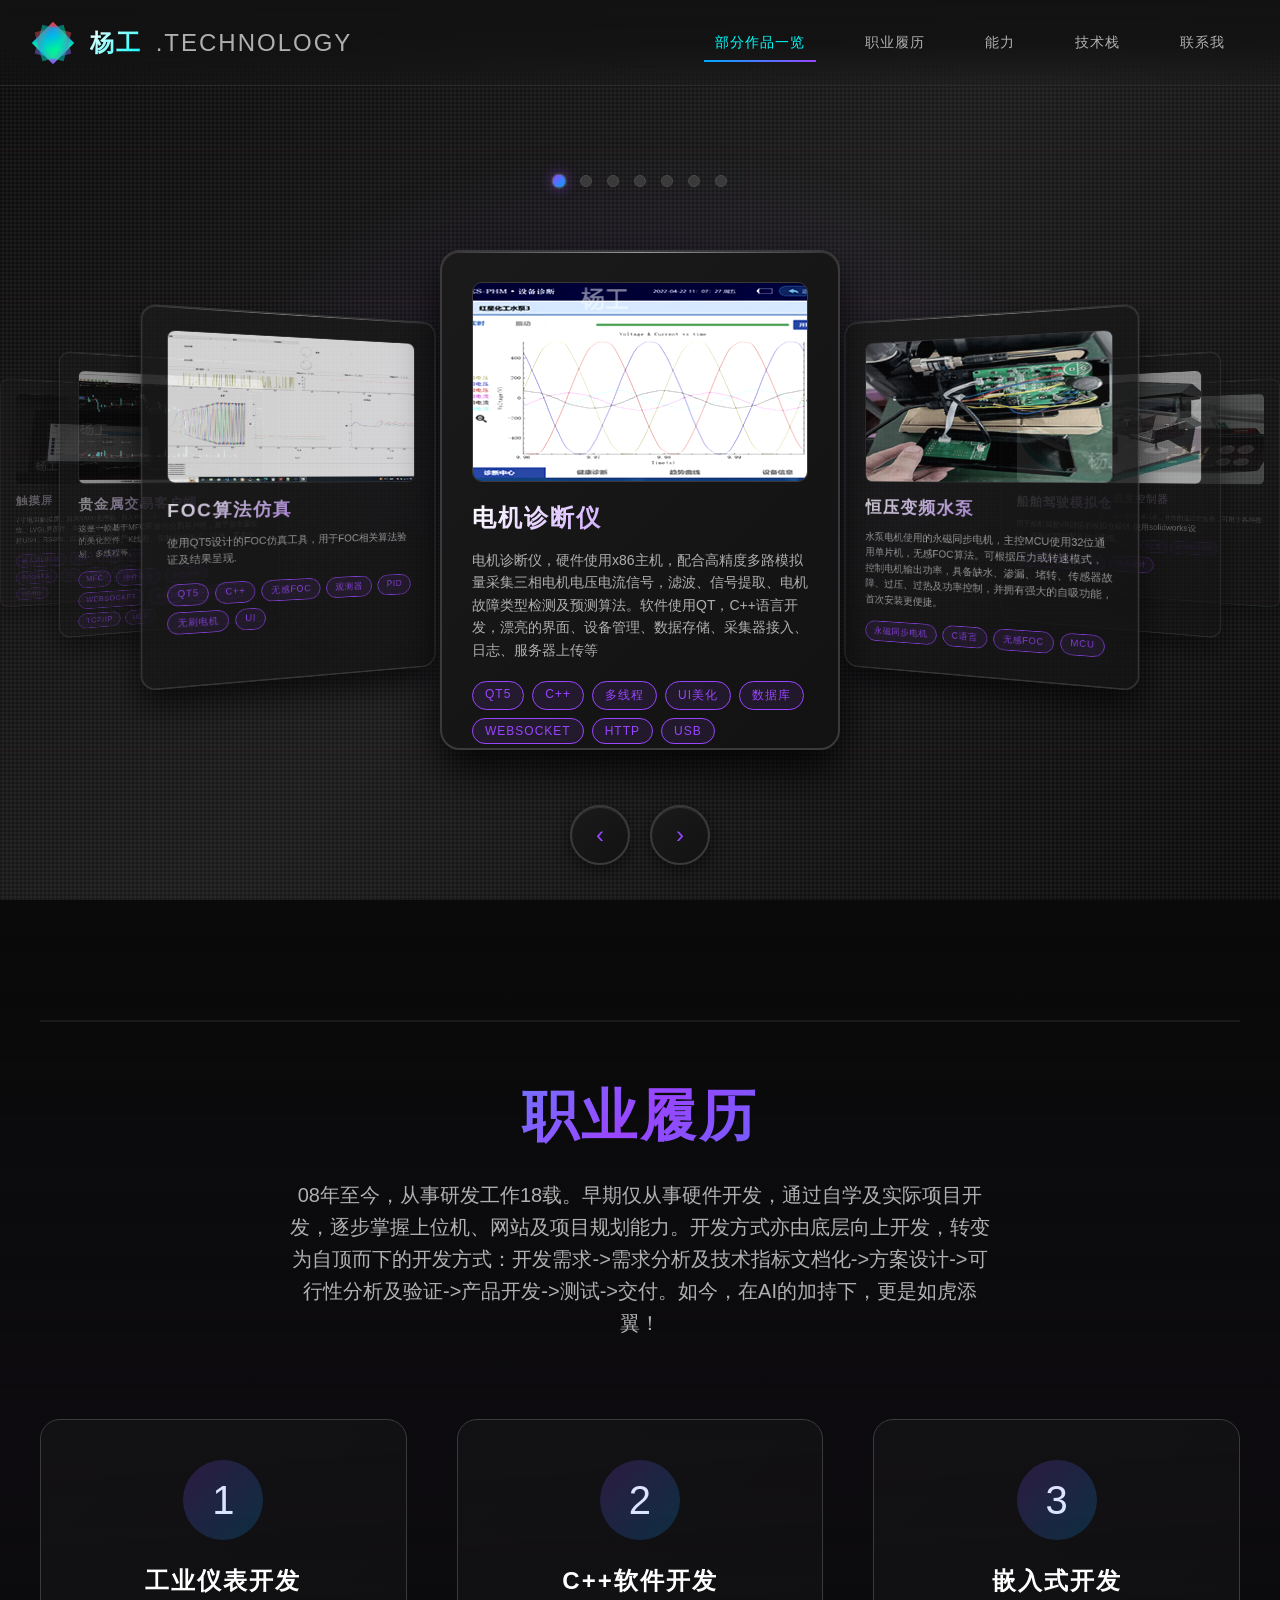
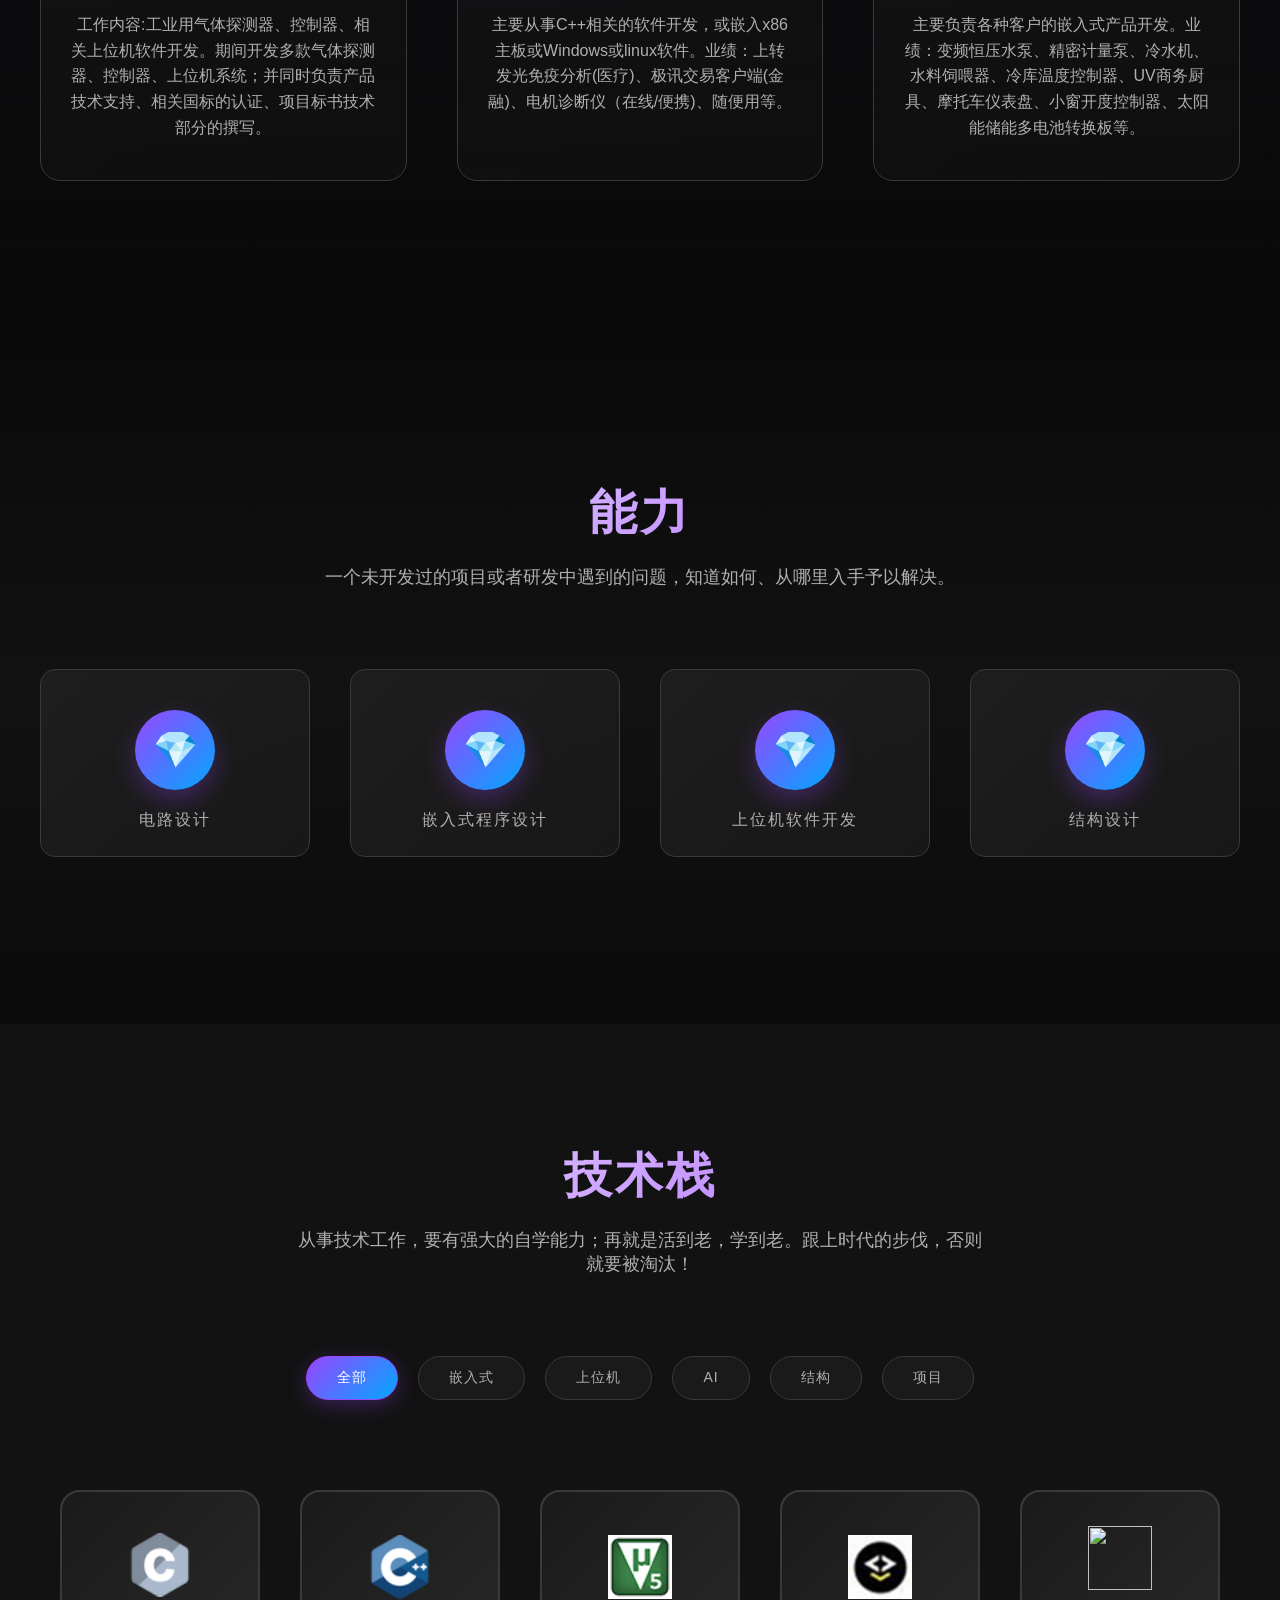
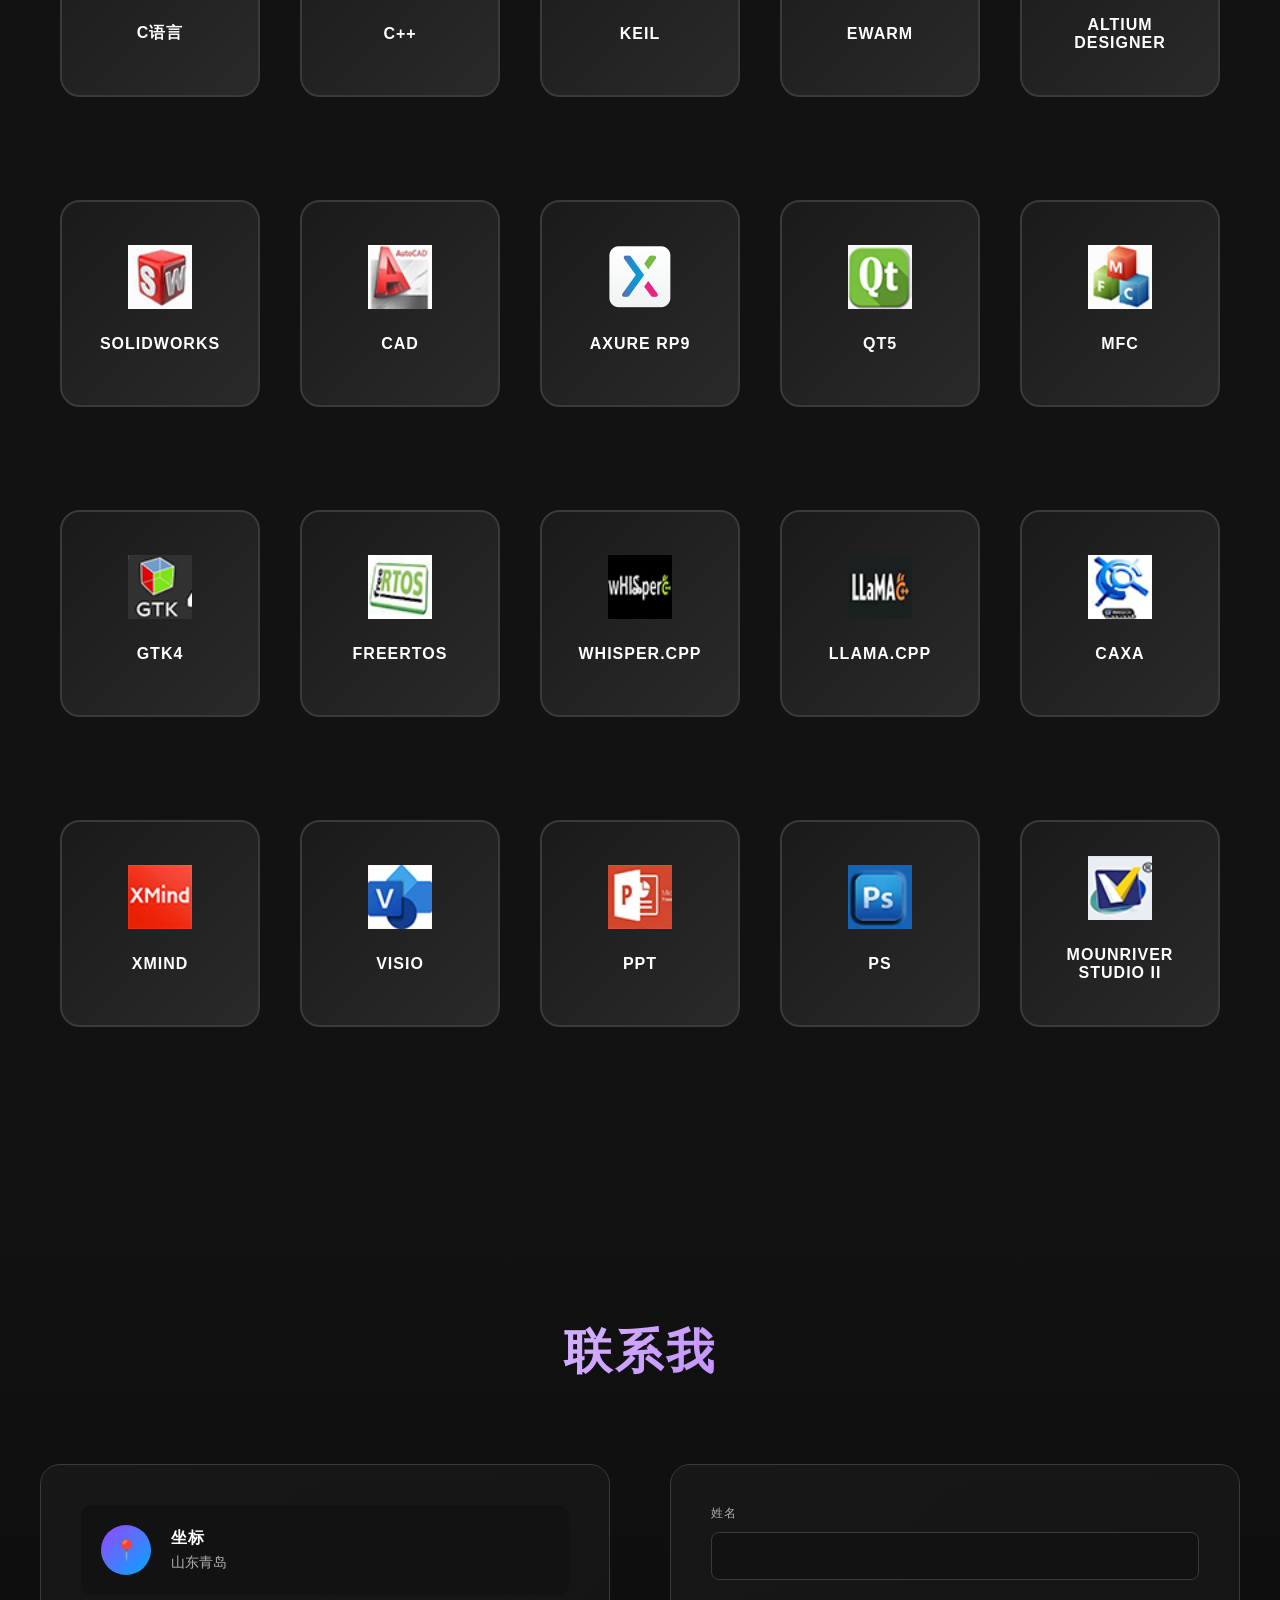
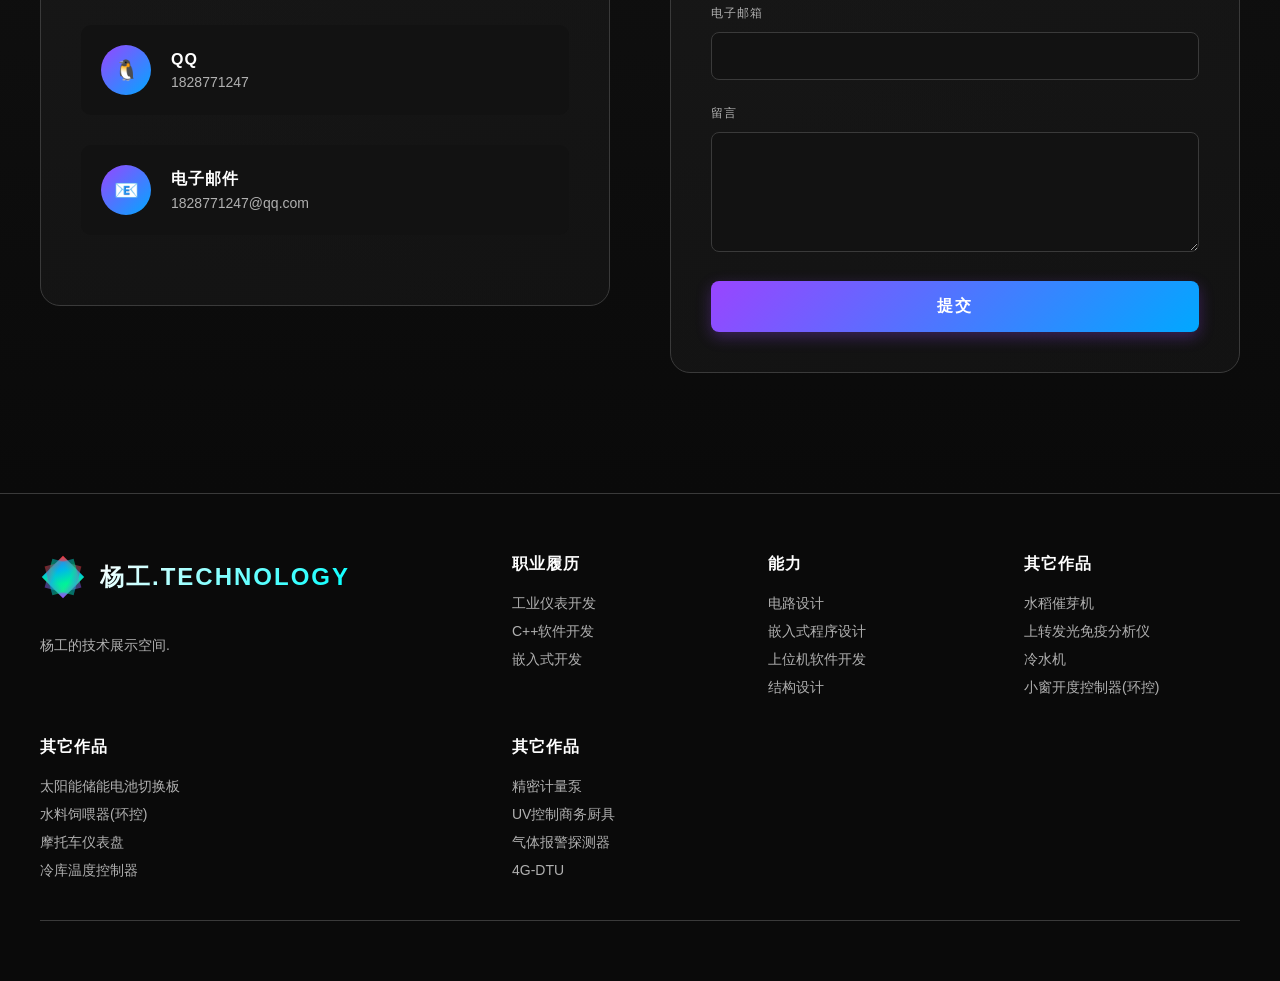
==== commit b166a6f7: "Add files via upload" ====
--- a/index.html
+++ b/index.html
@@ -270,7 +270,27 @@
                     <a >水稻催芽机</a>
                     <a >上转发光免疫分析仪</a>
                     <a >冷水机</a>
-                    <a >...</a>
+                    <a >小窗开度控制器(环控)</a>
+                </div>
+            </div>
+			
+            <div class="footer-section">
+                <h4>其它作品</h4>
+                <div class="footer-links">
+                    <a >太阳能储能电池切换板</a>
+                    <a >水料饲喂器(环控)</a>
+                    <a >摩托车仪表盘</a>
+                    <a >冷库温度控制器</a>
+                </div>
+            </div>		
+			
+            <div class="footer-section">
+                <h4>其它作品</h4>
+                <div class="footer-links">
+                    <a >精密计量泵</a>
+                    <a >UV控制商务厨具</a>
+                    <a >气体报警探测器</a>
+                    <a >4G-DTU</a>
                 </div>
             </div>
         </div>
--- a/templatemo-prism-flux.css
+++ b/templatemo-prism-flux.css
@@ -1019,9 +1019,9 @@
 
 .hexagon-inner {
 	width: 100%;
-	height: 100%;
-	position: relative;
-	transform: rotate(30deg);
+	height: 90%;
+	position: relative;
+	transform: rotate(0deg);
 	overflow: hidden;
 	border-radius: 20px;
 	background: linear-gradient(135deg, var(--carbon-medium), var(--carbon-light));
@@ -1039,7 +1039,7 @@
 	height: 100%;
 	top: 0;
 	left: 0;
-	transform: rotate(-30deg);
+	transform: rotate(0deg);
 	display: flex;
 	flex-direction: column;
 	align-items: center;
@@ -1599,7 +1599,7 @@
 
 	.skill-hexagon {
 		width: 150px;
-		height: 170px;
+		height: 570px;
 		margin: 20px 5px;
 	}
 
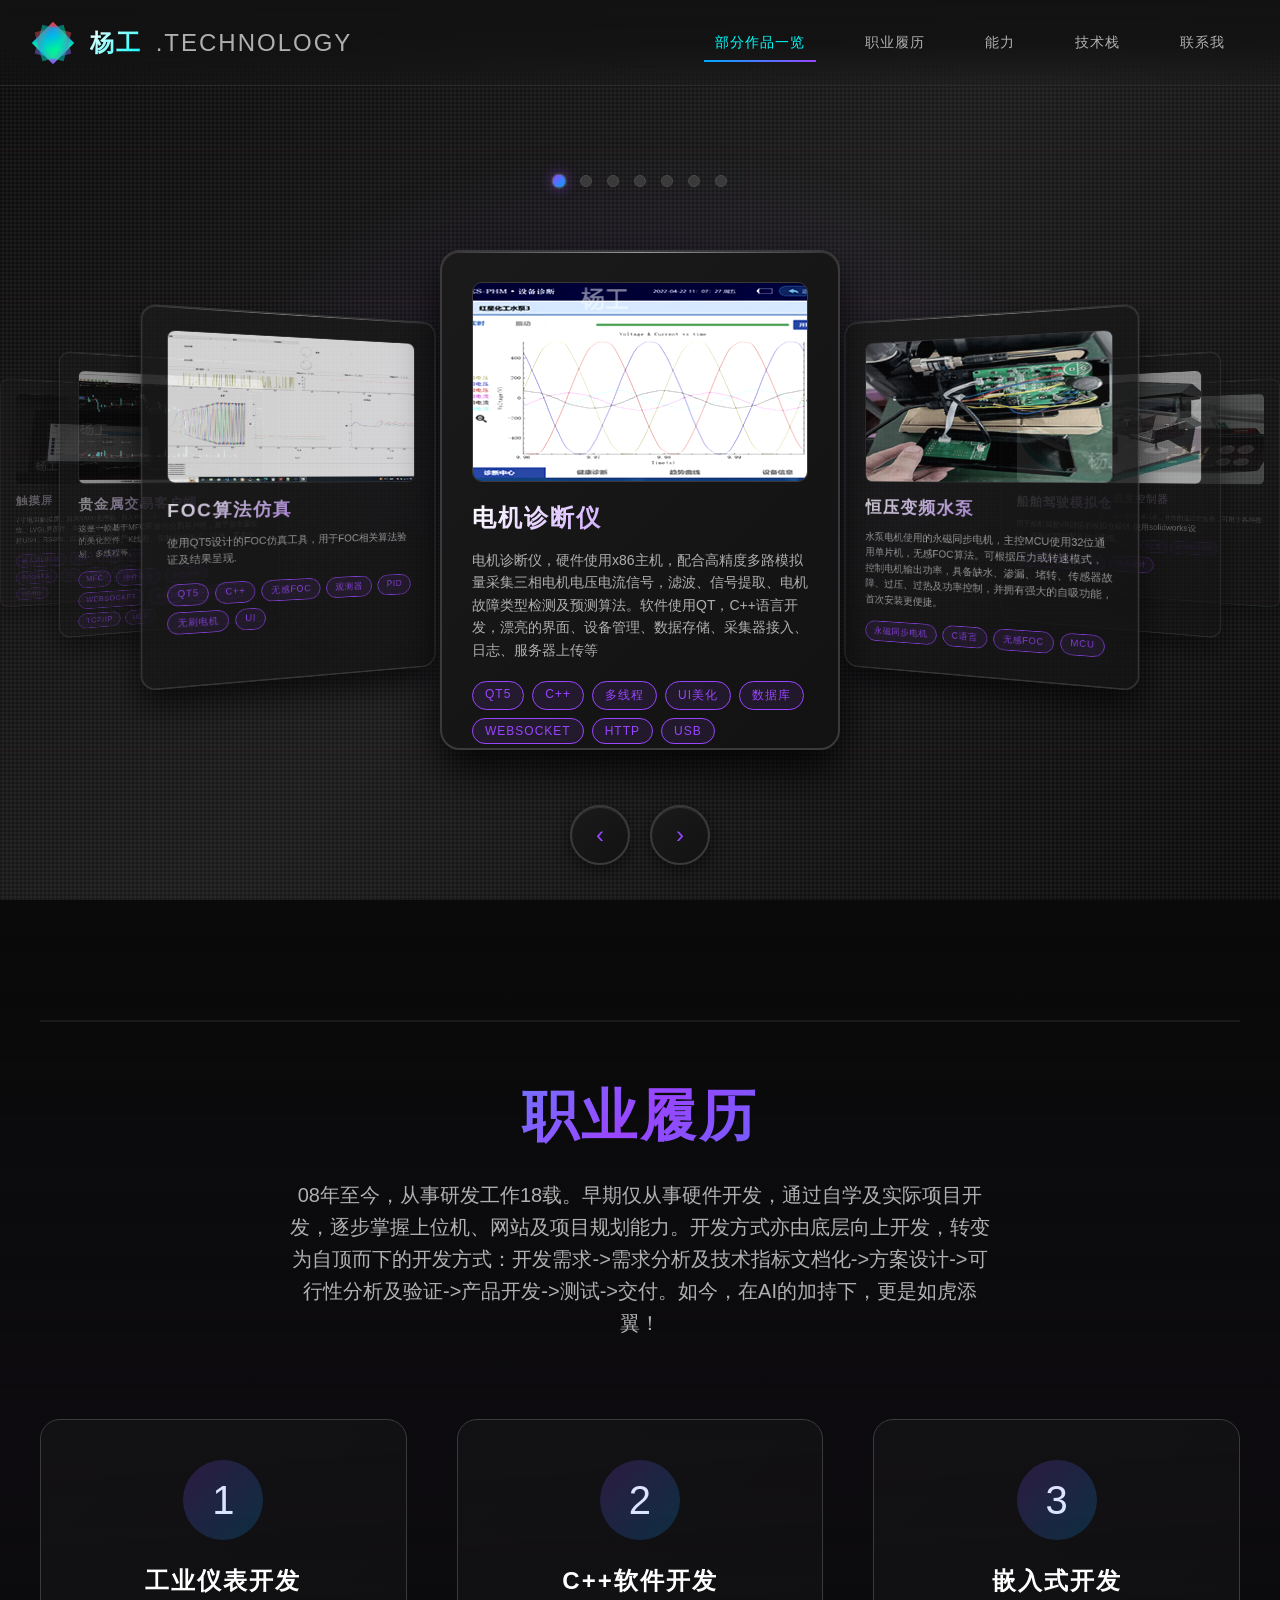
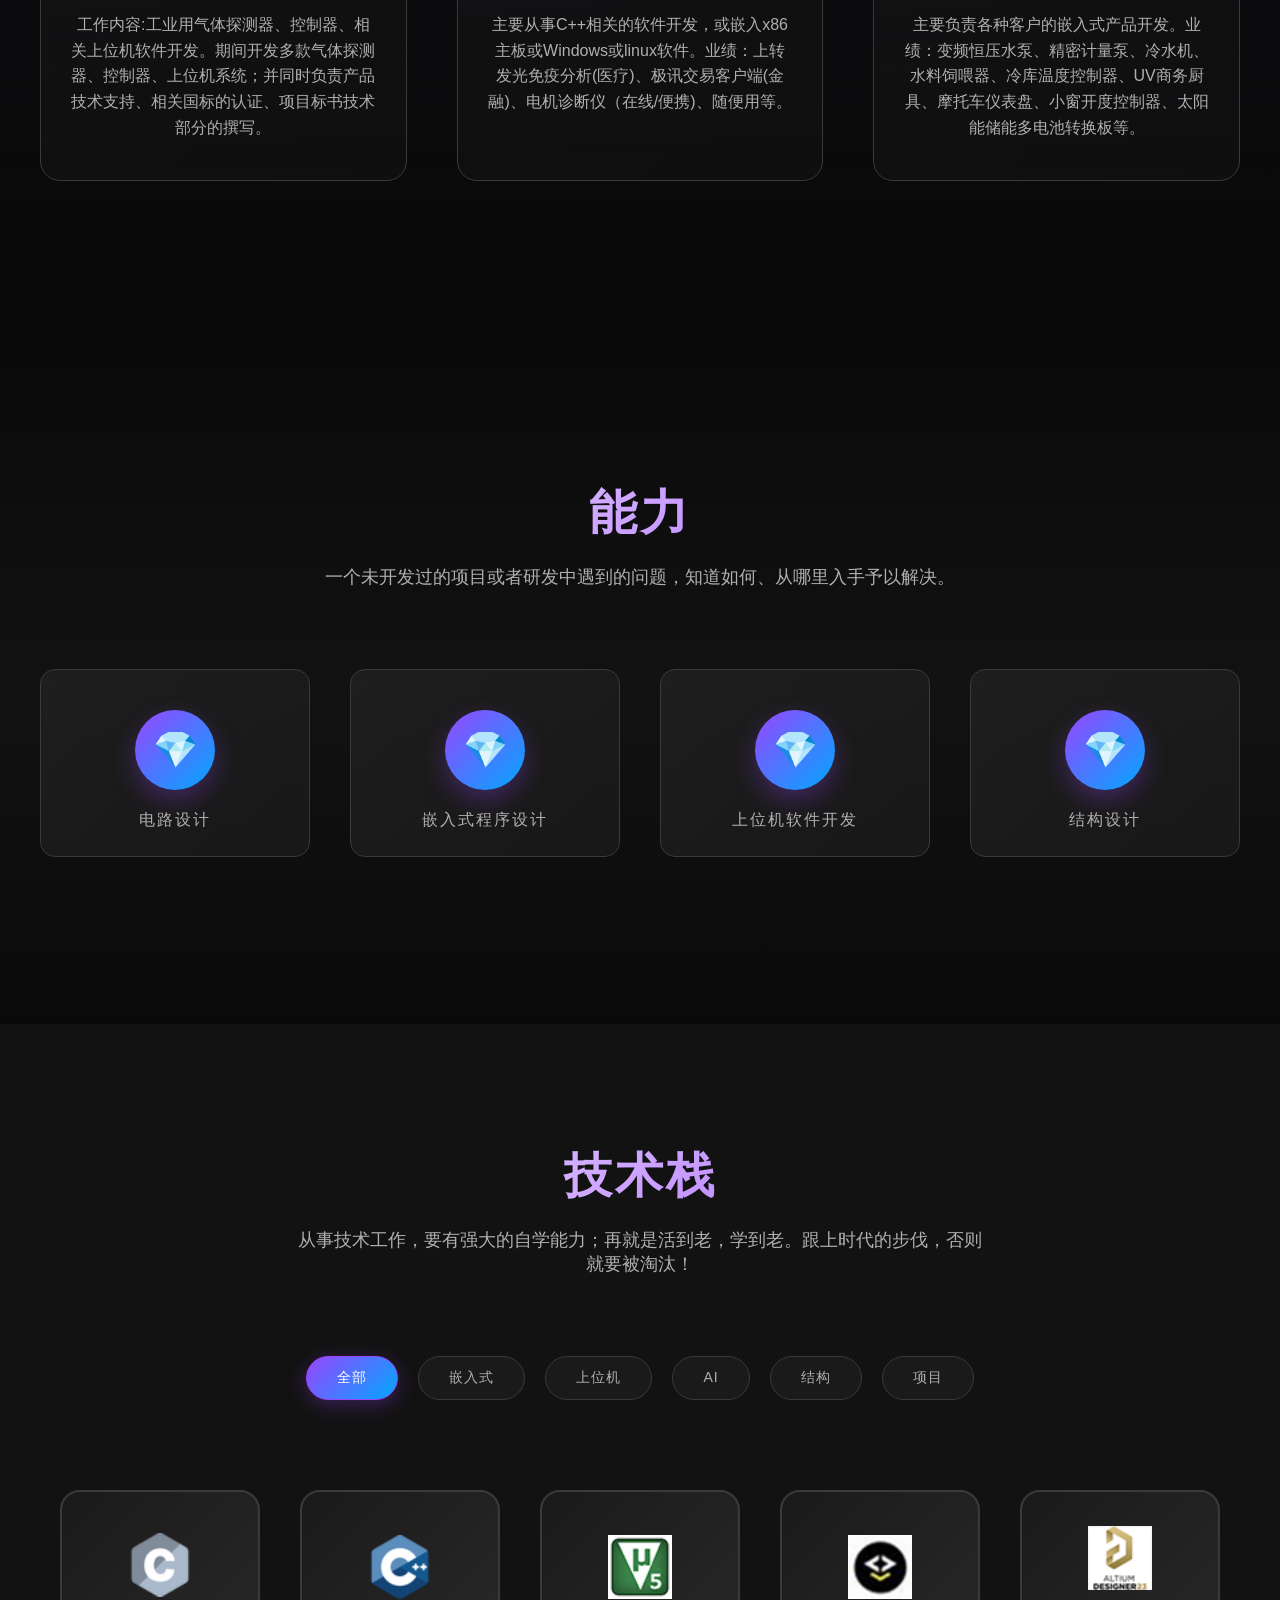
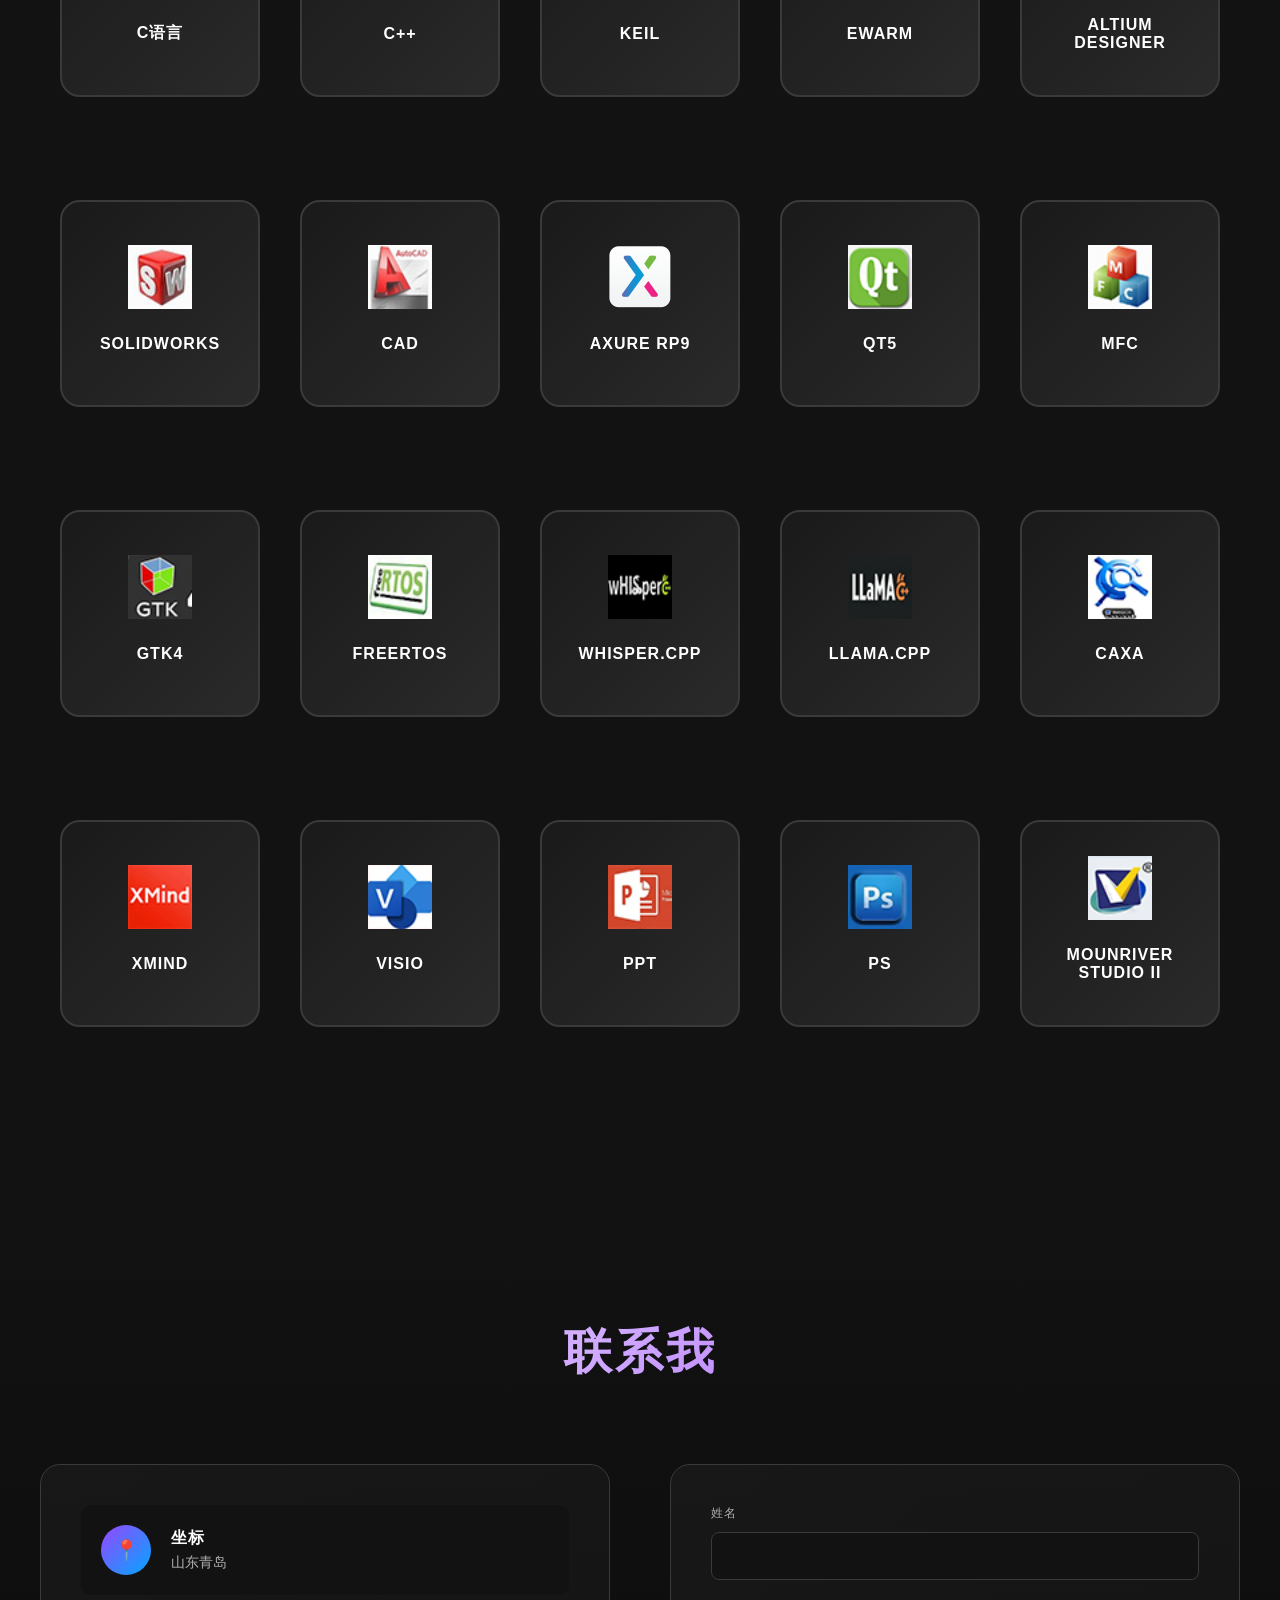
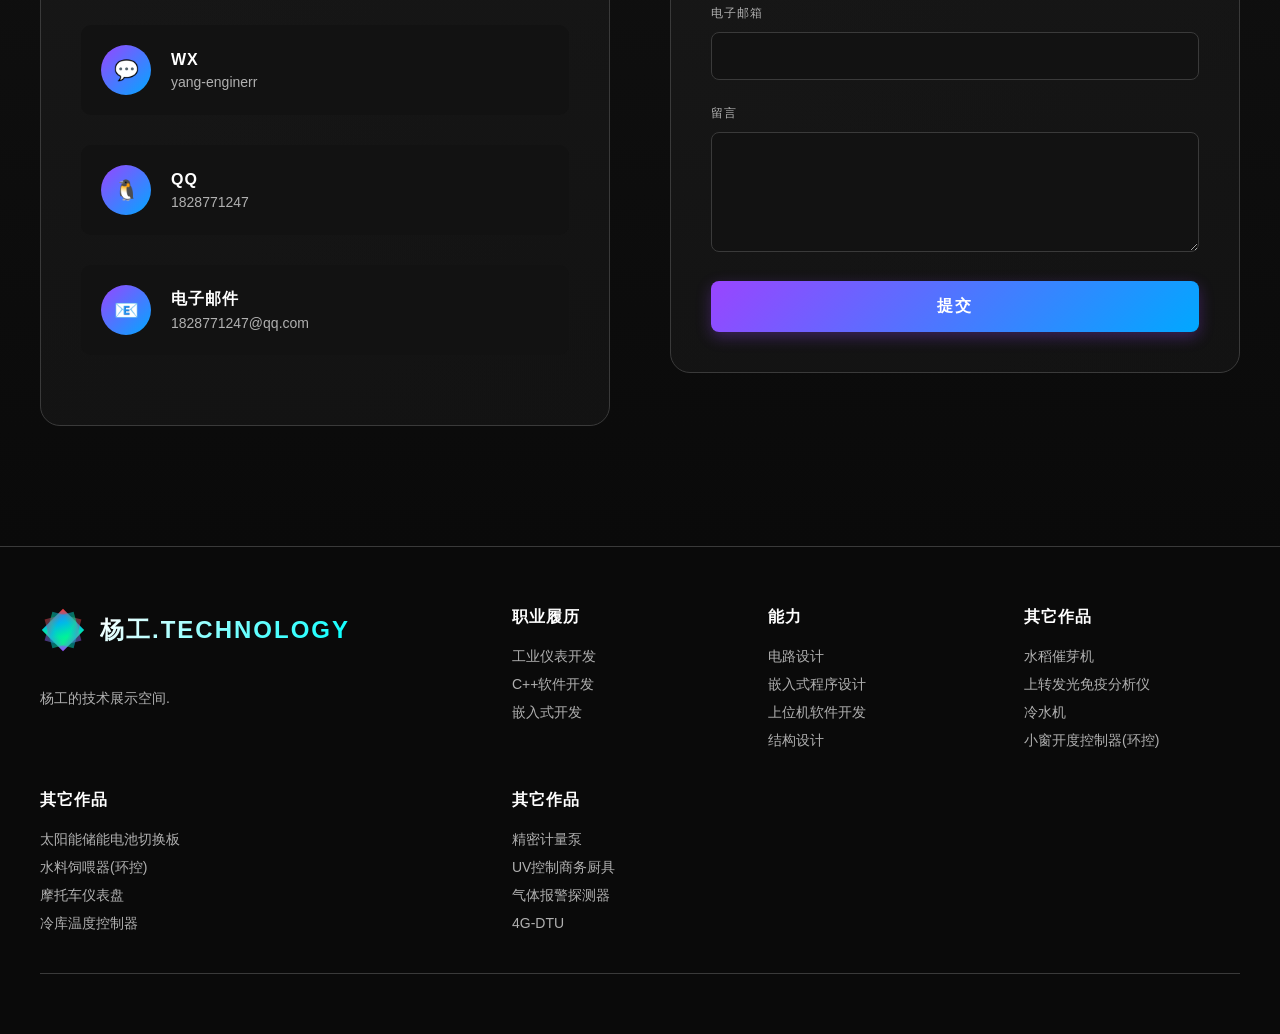
==== commit a7d549fc: "Add files via upload" ====
--- a/index.html
+++ b/index.html
@@ -183,7 +183,15 @@
                         <p>山东青岛</p>
                     </div>
                 </a>
-                
+				
+                <a href= target="_blank" class="info-item">
+                    <div class="info-icon">💬</div>
+                    <div class="info-text">
+                        <h4>wx</h4>
+                        <p>yang-enginerr</p>
+                    </div>
+                </a>
+				
                 <a href= target="_blank" class="info-item">
                     <div class="info-icon">🐧</div>
                     <div class="info-text">
@@ -191,6 +199,7 @@
                         <p>1828771247</p>
                     </div>
                 </a>
+				
                 <a  class="info-item">
                     <div class="info-icon">📧</div>
                     <div class="info-text">
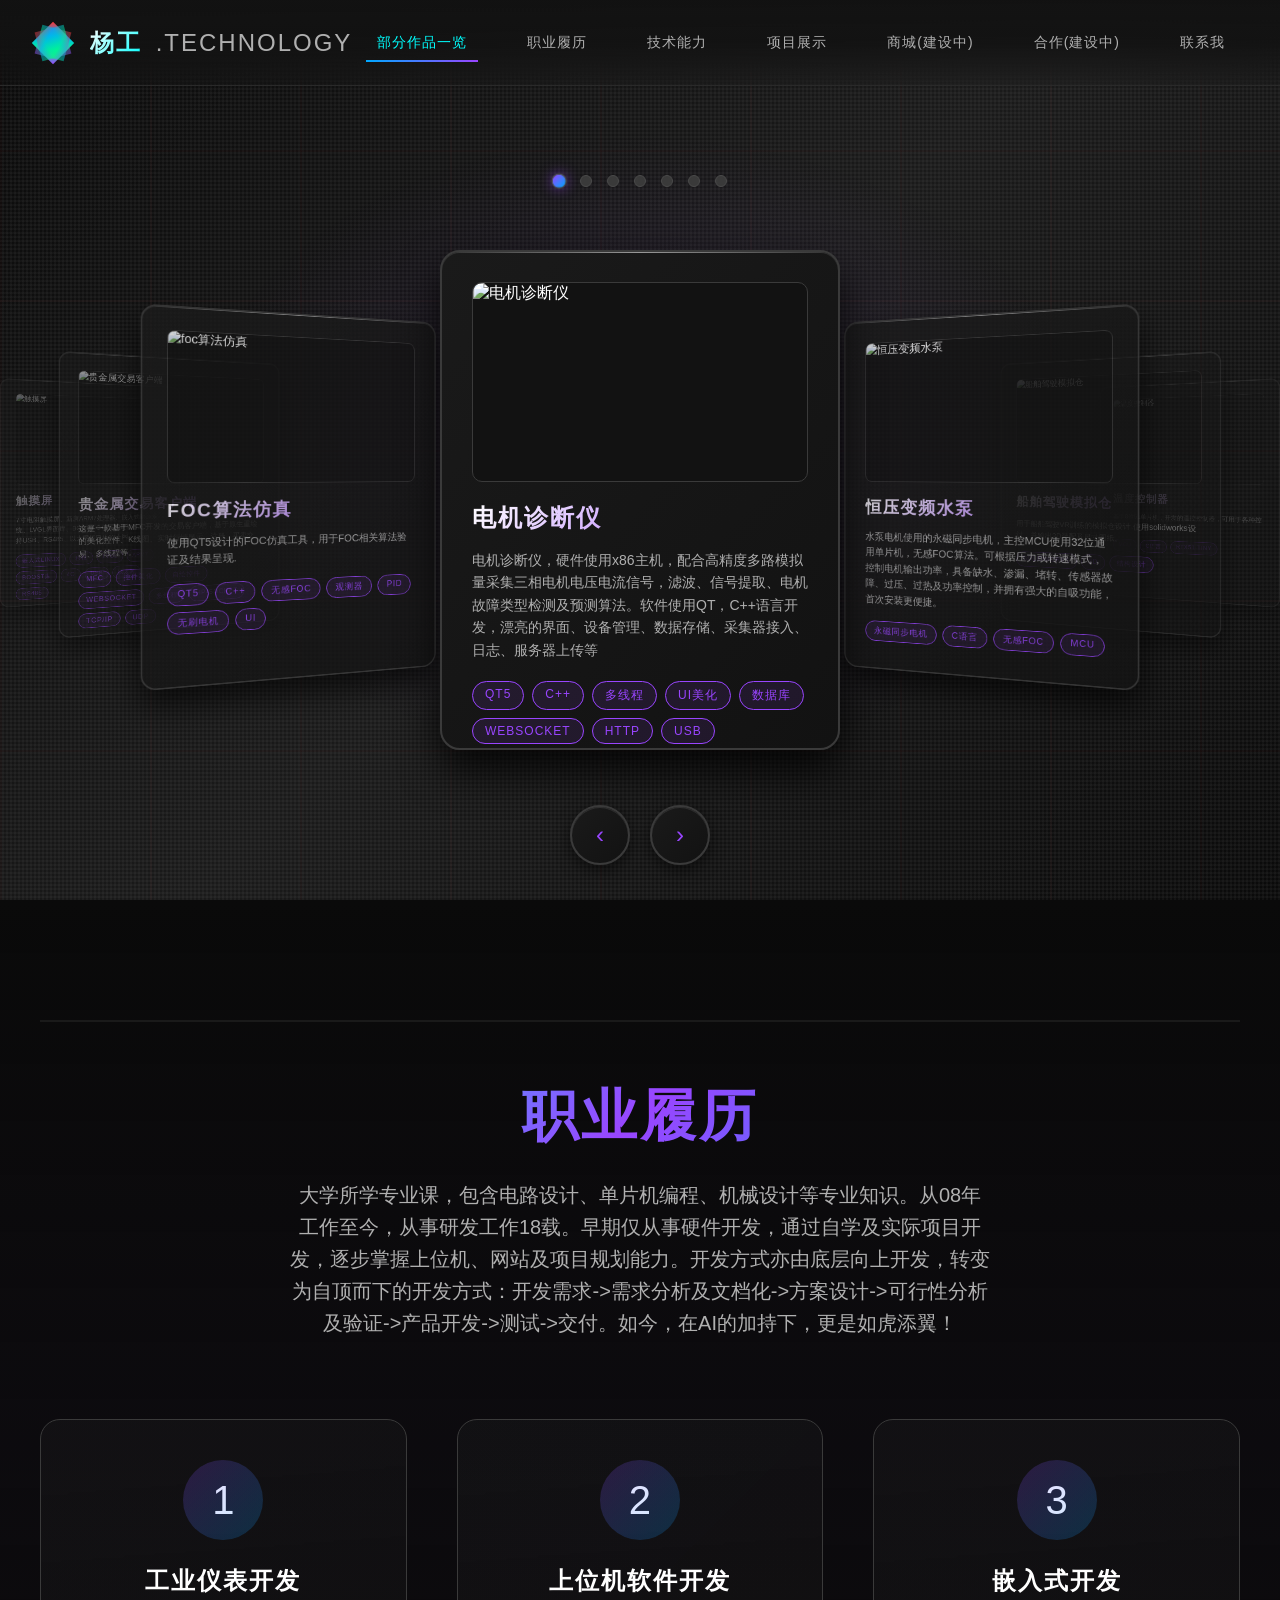
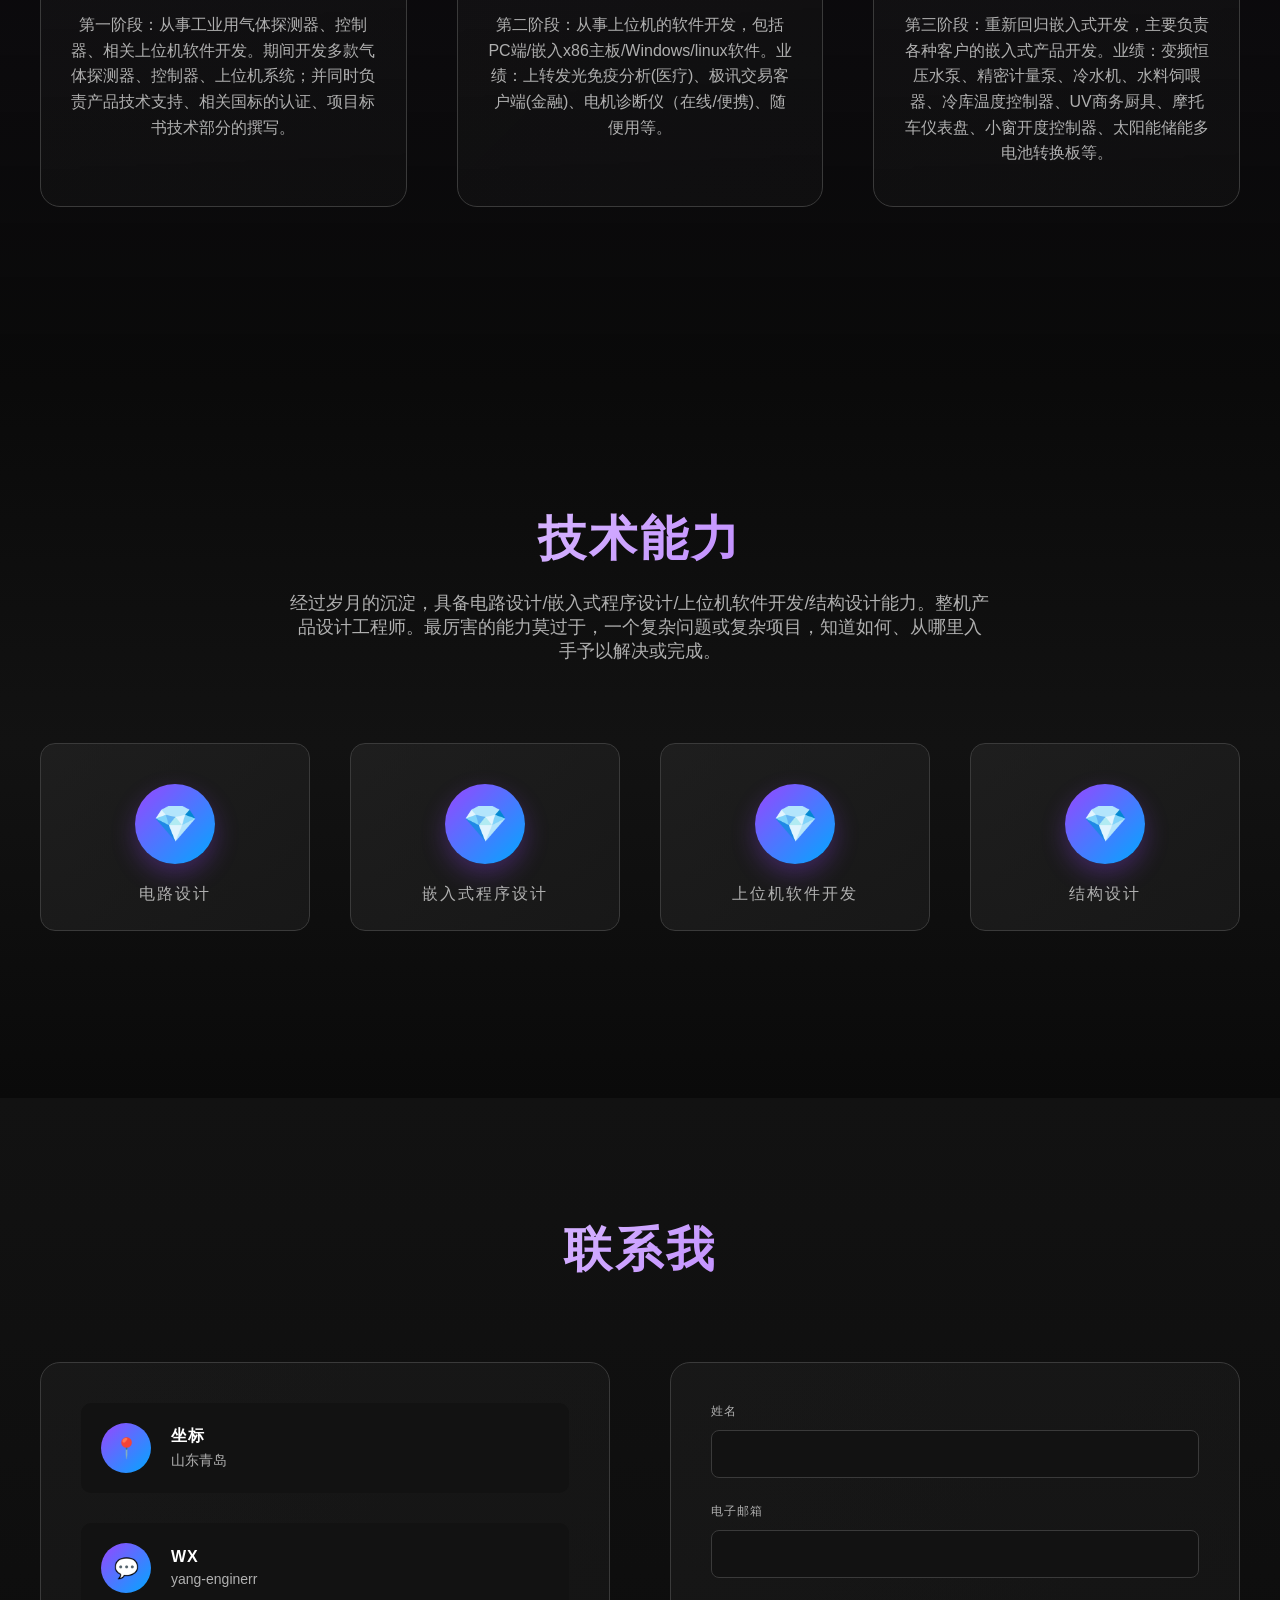
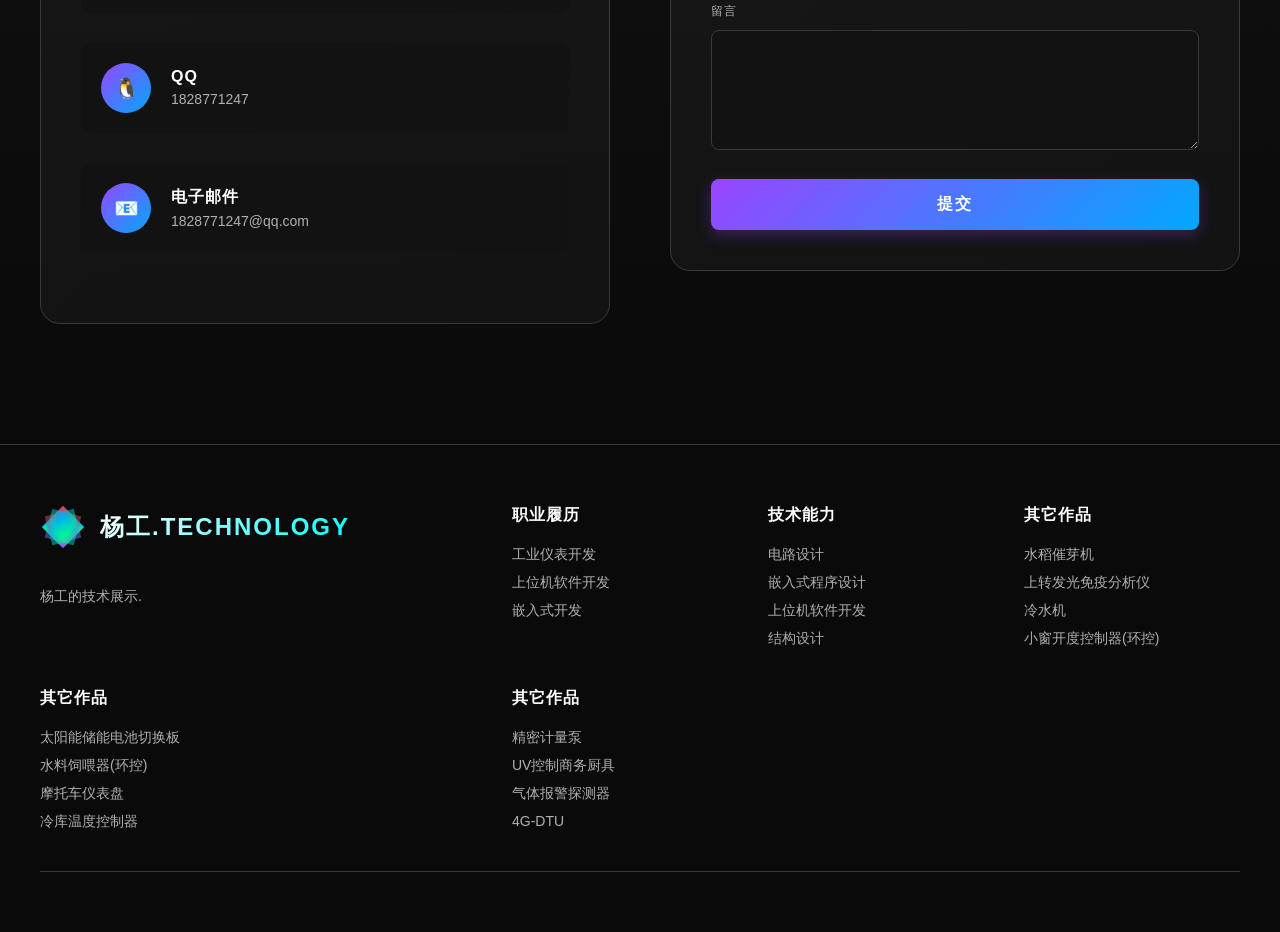
==== commit 93191125: "Add files via upload" ====
--- a/index.html
+++ b/index.html
@@ -3,7 +3,7 @@
 <head>
     <meta charset="UTF-8">
     <meta name="viewport" content="width=device-width, initial-scale=1.0">
-    <title>杨工.Technology空间</title>
+    <title>杨工.Technology</title>
     <link rel="stylesheet" href="templatemo-prism-flux.css">
 
 </head>
@@ -38,8 +38,10 @@
             <ul class="nav-menu" id="navMenu">
                 <li><a href="#home" class="nav-link active">部分作品一览</a></li>
                 <li><a href="#about" class="nav-link">职业履历</a></li>
-                <li><a href="#stats" class="nav-link">能力</a></li>
-                <li><a href="#skills" class="nav-link">技术栈</a></li>
+                <li><a href="#stats" class="nav-link">技术能力</a></li>
+                <li><a href="self-developed.html" >项目展示</a></li>
+                <li><a href="" >商城(建设中)</a></li>
+                <li><a href="" >合作(建设中)</a></li>
                 <li><a href="#contact" class="nav-link">联系我</a></li>
             </ul>
             
@@ -79,7 +81,7 @@
             </h2>
             
             <p class="philosophy-subheading">
-				08年至今，从事研发工作18载。早期仅从事硬件开发，通过自学及实际项目开发，逐步掌握上位机、网站及项目规划能力。开发方式亦由底层向上开发，转变为自顶而下的开发方式：开发需求->需求分析及技术指标文档化->方案设计->可行性分析及验证->产品开发->测试->交付。如今，在AI的加持下，更是如虎添翼！
+				大学所学专业课，包含电路设计、单片机编程、机械设计等专业知识。从08年工作至今，从事研发工作18载。早期仅从事硬件开发，通过自学及实际项目开发，逐步掌握上位机、网站及项目规划能力。开发方式亦由底层向上开发，转变为自顶而下的开发方式：开发需求->需求分析及文档化->方案设计->可行性分析及验证->产品开发->测试->交付。如今，在AI的加持下，更是如虎添翼！
             </p>
             
             <div class="philosophy-pillars">
@@ -87,15 +89,15 @@
                     <div class="pillar-icon">1</div>
                     <h3 class="pillar-title">工业仪表开发</h3>
                     <p class="pillar-description">
-                        工作内容:工业用气体探测器、控制器、相关上位机软件开发。期间开发多款气体探测器、控制器、上位机系统；并同时负责产品技术支持、相关国标的认证、项目标书技术部分的撰写。
+                        第一阶段：从事工业用气体探测器、控制器、相关上位机软件开发。期间开发多款气体探测器、控制器、上位机系统；并同时负责产品技术支持、相关国标的认证、项目标书技术部分的撰写。
                     </p>
                 </div>
                 
                 <div class="pillar">
                     <div class="pillar-icon">2</div>
-                    <h3 class="pillar-title">C++软件开发</h3>
+                    <h3 class="pillar-title">上位机软件开发</h3>
                     <p class="pillar-description">
-                        主要从事C++相关的软件开发，或嵌入x86主板或Windows或linux软件。业绩：上转发光免疫分析(医疗)、极讯交易客户端(金融)、电机诊断仪（在线/便携)、随便用等。
+                        第二阶段：从事上位机的软件开发，包括PC端/嵌入x86主板/Windows/linux软件。业绩：上转发光免疫分析(医疗)、极讯交易客户端(金融)、电机诊断仪（在线/便携)、随便用等。
                     </p>
                 </div>
                 
@@ -103,7 +105,7 @@
                     <div class="pillar-icon">3</div>
                     <h3 class="pillar-title">嵌入式开发</h3>
                     <p class="pillar-description">
-                        主要负责各种客户的嵌入式产品开发。业绩：变频恒压水泵、精密计量泵、冷水机、水料饲喂器、冷库温度控制器、UV商务厨具、摩托车仪表盘、小窗开度控制器、太阳能储能多电池转换板等。
+                        第三阶段：重新回归嵌入式开发，主要负责各种客户的嵌入式产品开发。业绩：变频恒压水泵、精密计量泵、冷水机、水料饲喂器、冷库温度控制器、UV商务厨具、摩托车仪表盘、小窗开度控制器、太阳能储能多电池转换板等。
                     </p>
                 </div>
 				
@@ -118,8 +120,8 @@
     <!-- Stats Section with Content -->
     <section class="stats-section" id="stats">
         <div class="section-header">
-            <h2 class="section-title">能力</h2>
-            <p class="section-subtitle">一个未开发过的项目或者研发中遇到的问题，知道如何、从哪里入手予以解决。</p>
+            <h2 class="section-title">技术能力</h2>
+            <p class="section-subtitle">经过岁月的沉淀，具备电路设计/嵌入式程序设计/上位机软件开发/结构设计能力。整机产品设计工程师。最厉害的能力莫过于，一个复杂问题或复杂项目，知道如何、从哪里入手予以解决或完成。</p>
         </div>
         
         <div class="stats-grid">
@@ -145,28 +147,7 @@
         </div>
     </section>
 
-    <!-- Enhanced Skills Section - Technical Arsenal -->
-    <section class="skills-section" id="skills">
-        <div class="skills-container">
-            <div class="section-header">
-                <h2 class="section-title">技术栈</h2>
-                <p class="section-subtitle">从事技术工作，要有强大的自学能力；再就是活到老，学到老。跟上时代的步伐，否则就要被淘汰！</p>
-            </div>
-            
-            <div class="skill-categories">
-                <div class="category-tab active" data-category="all">全部</div>
-                <div class="category-tab" data-category="Embedded">嵌入式</div>
-                <div class="category-tab" data-category="PC">上位机</div>
-                <div class="category-tab" data-category="AI">AI</div>
-                <div class="category-tab" data-category="Structure">结构</div>
-                <div class="category-tab" data-category="Project">项目</div>
-            </div>
-
-            <div class="skills-hexagon-grid" id="skillsGrid">
-                <!-- Hexagonal skill items will be generated by JavaScript -->
-            </div>
-        </div>
-    </section>
+
 
     <!-- Contact Section -->
     <section class="contact-section" id="contact">
@@ -176,7 +157,7 @@
         
         <div class="contact-container">
             <div class="contact-info">
-                <a  target="_blank" class="info-item">
+                <a   class="info-item">
                     <div class="info-icon">📍</div>
                     <div class="info-text">
                         <h4>坐标</h4>
@@ -184,7 +165,7 @@
                     </div>
                 </a>
 				
-                <a href= target="_blank" class="info-item">
+                <a  class="info-item">
                     <div class="info-icon">💬</div>
                     <div class="info-text">
                         <h4>wx</h4>
@@ -192,7 +173,7 @@
                     </div>
                 </a>
 				
-                <a href= target="_blank" class="info-item">
+                <a  class="info-item">
                     <div class="info-icon">🐧</div>
                     <div class="info-text">
                         <h4>QQ</h4>
@@ -247,7 +228,7 @@
                     </span>
                 </div>
                 <p class="footer-description">
-                    杨工的技术展示空间.
+                    杨工的技术展示.
                 </p>
                 <div class="footer-social">
 
@@ -258,13 +239,13 @@
                 <h4>职业履历</h4>
                 <div class="footer-links">
                     <a >工业仪表开发</a>
-                    <a >C++软件开发</a>
+                    <a >上位机软件开发</a>
                     <a >嵌入式开发</a>
                 </div>
             </div>
             
             <div class="footer-section">
-                <h4>能力</h4>
+                <h4>技术能力</h4>
                 <div class="footer-links">
                     <a >电路设计</a>
                     <a >嵌入式程序设计</a>
